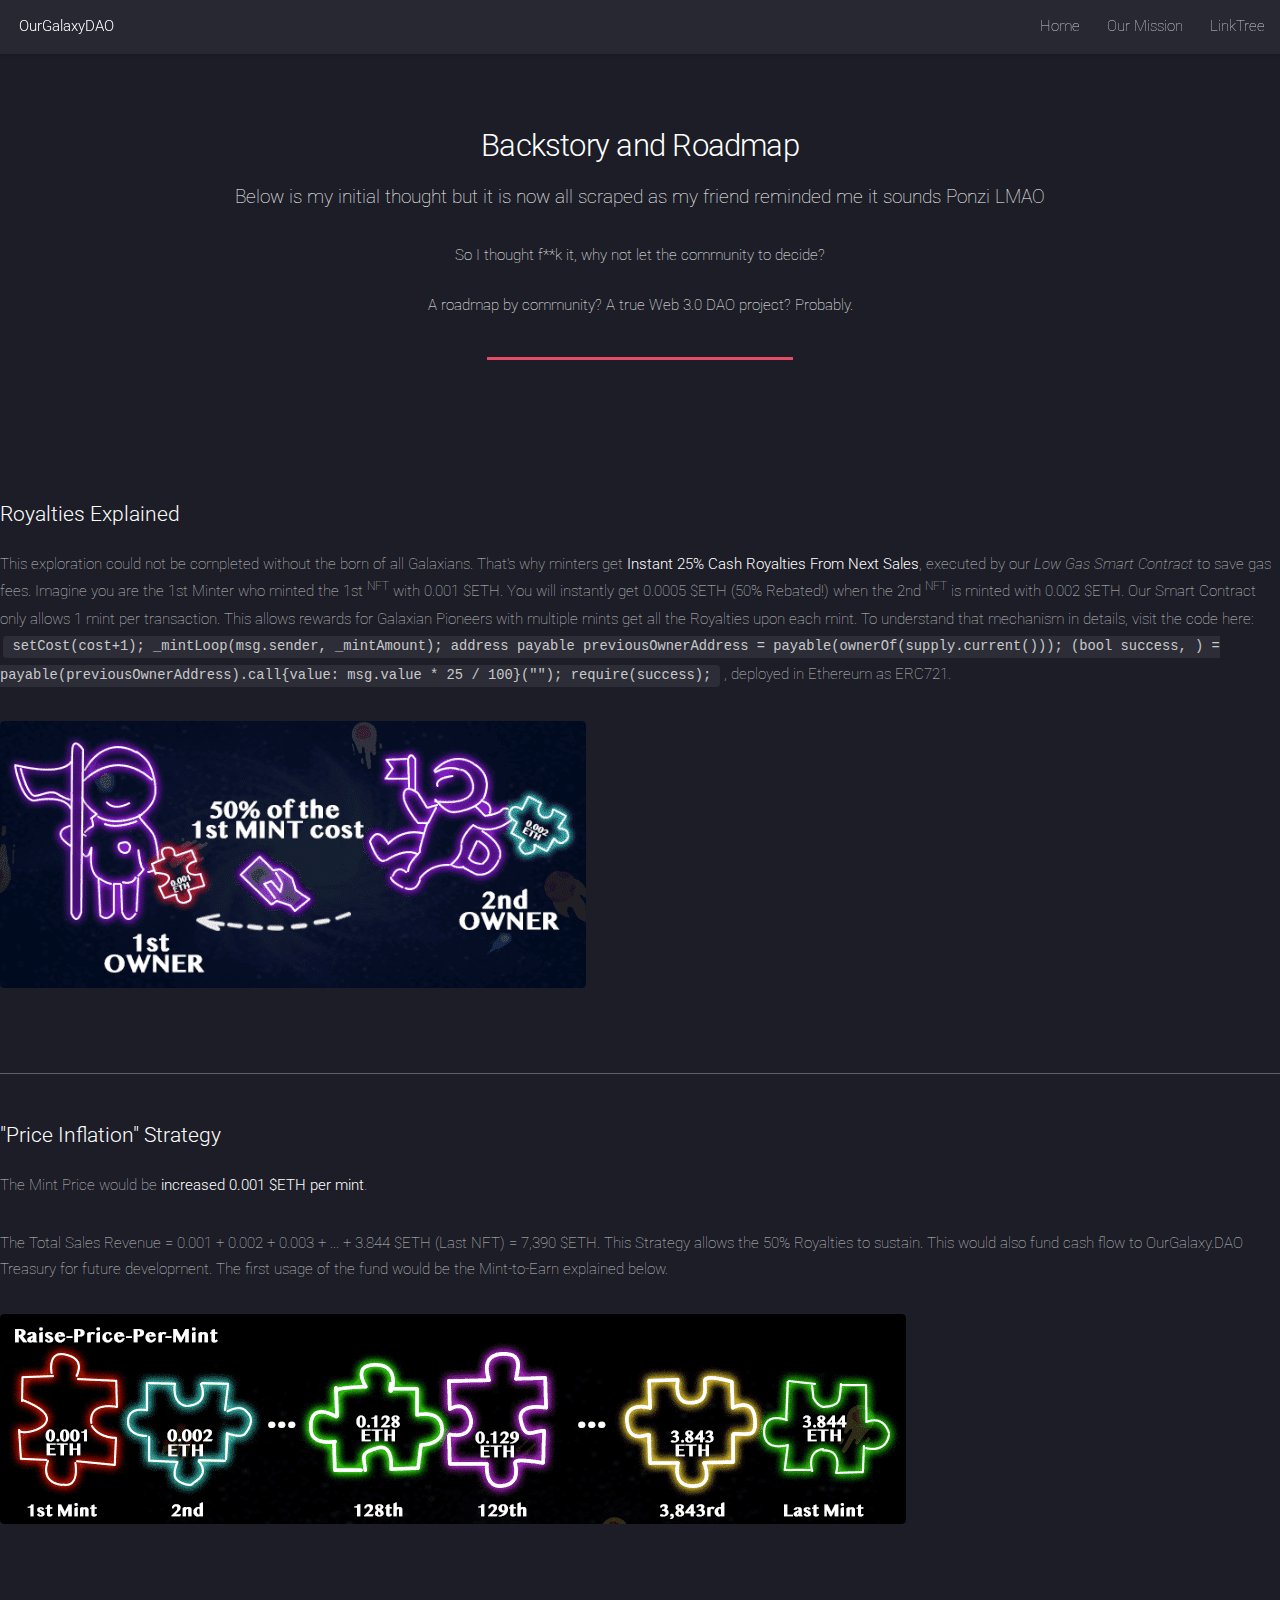
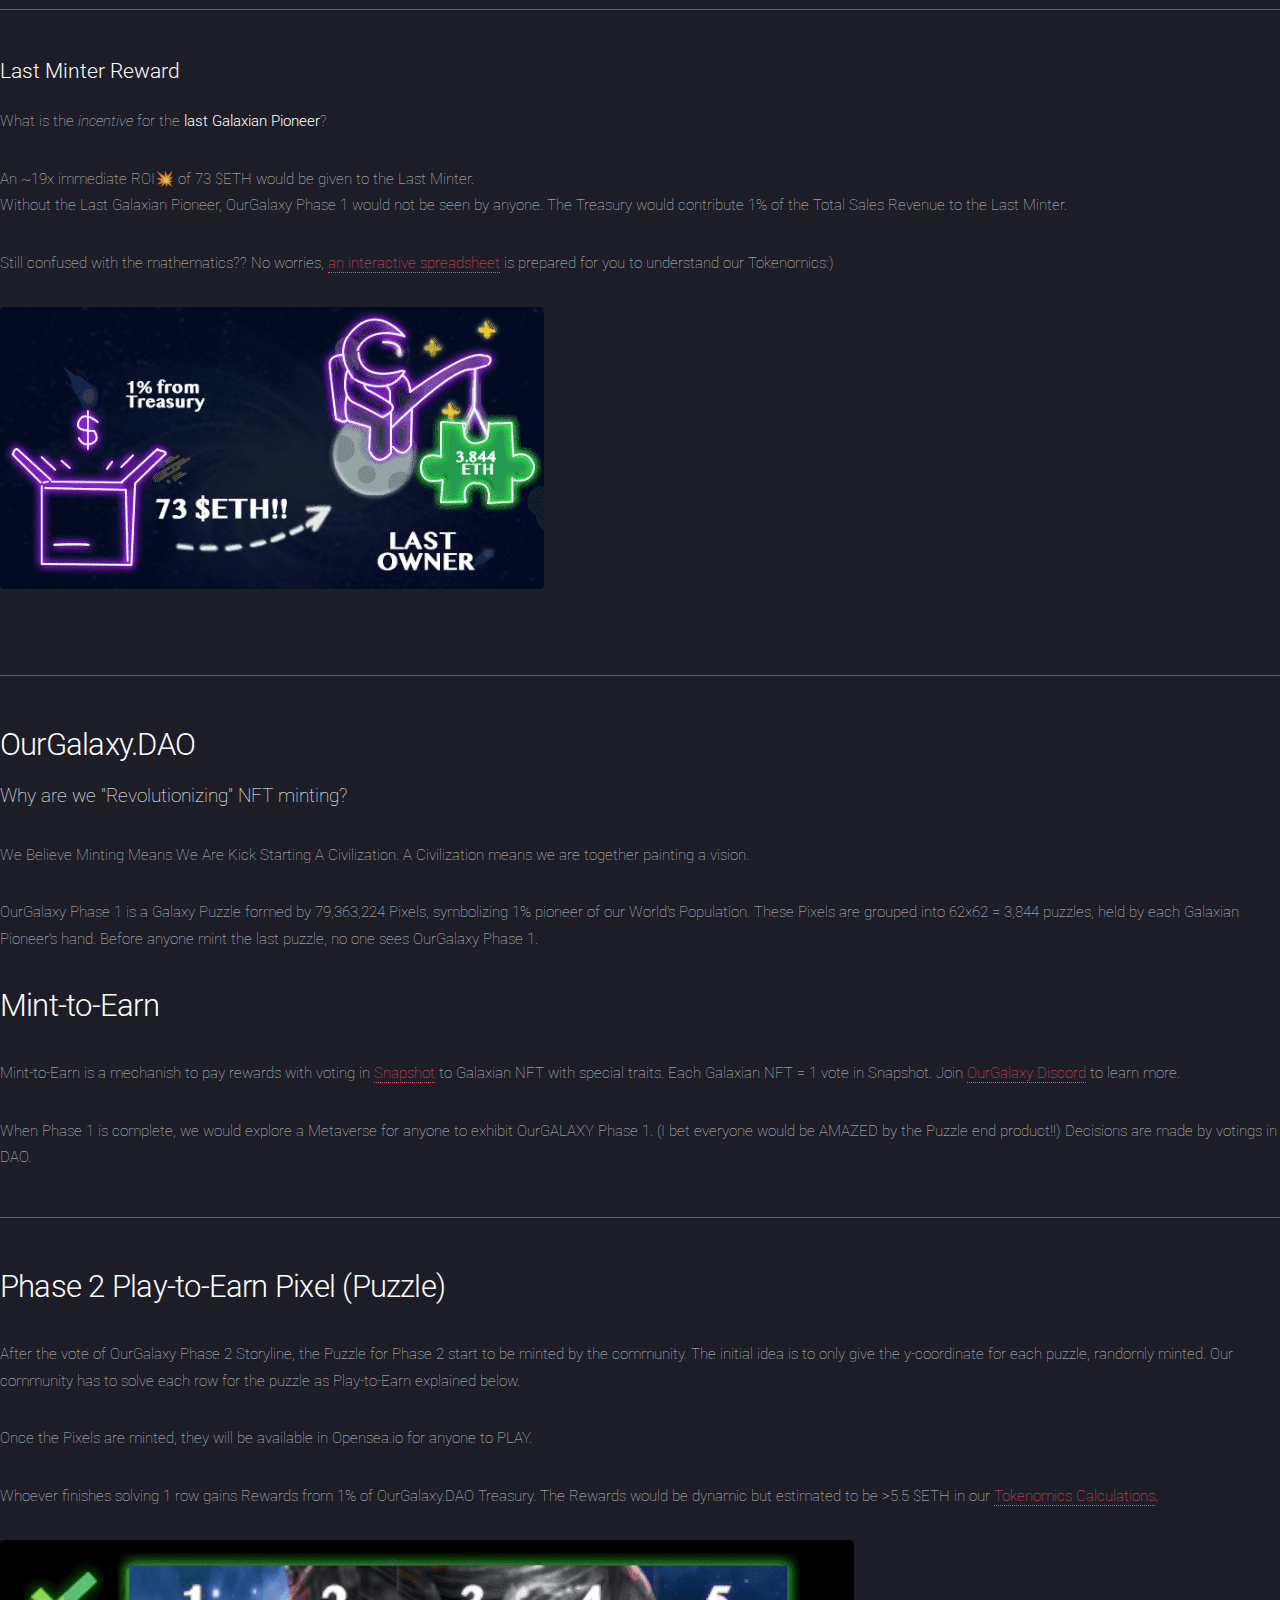
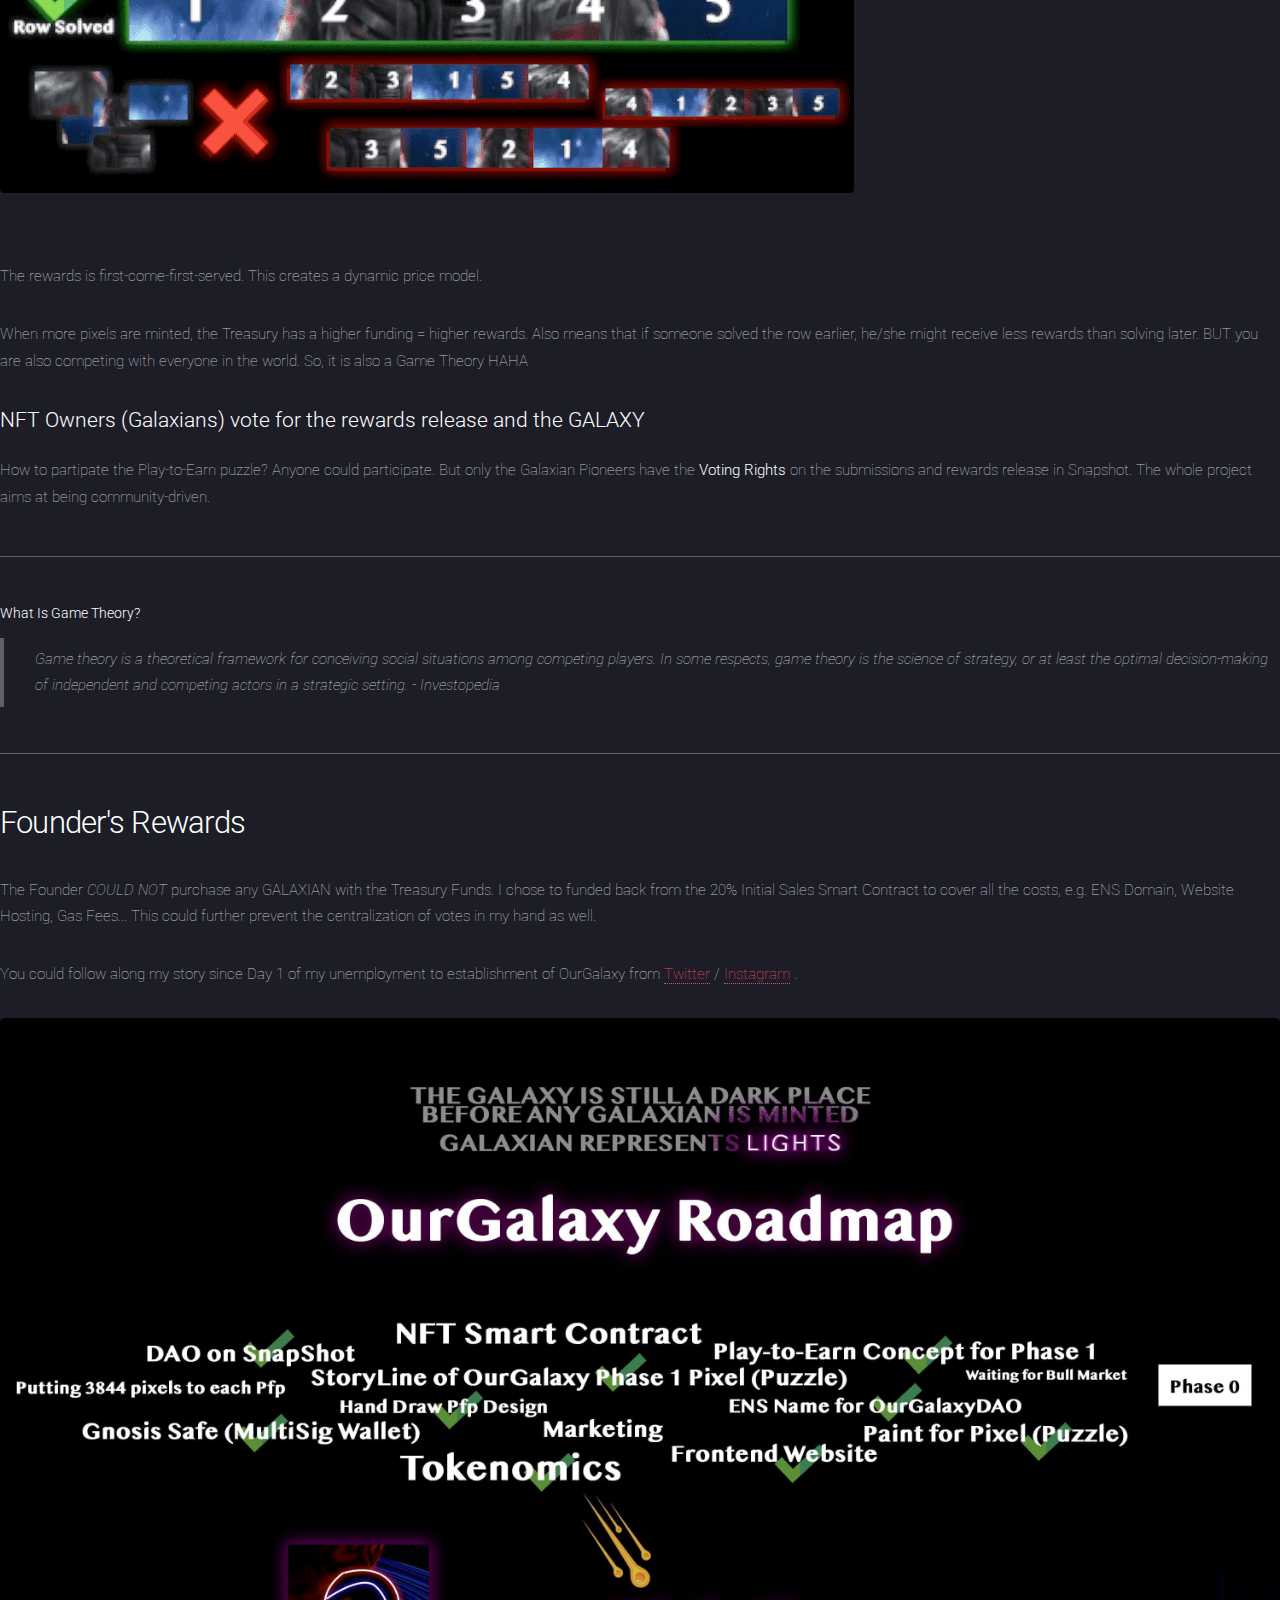
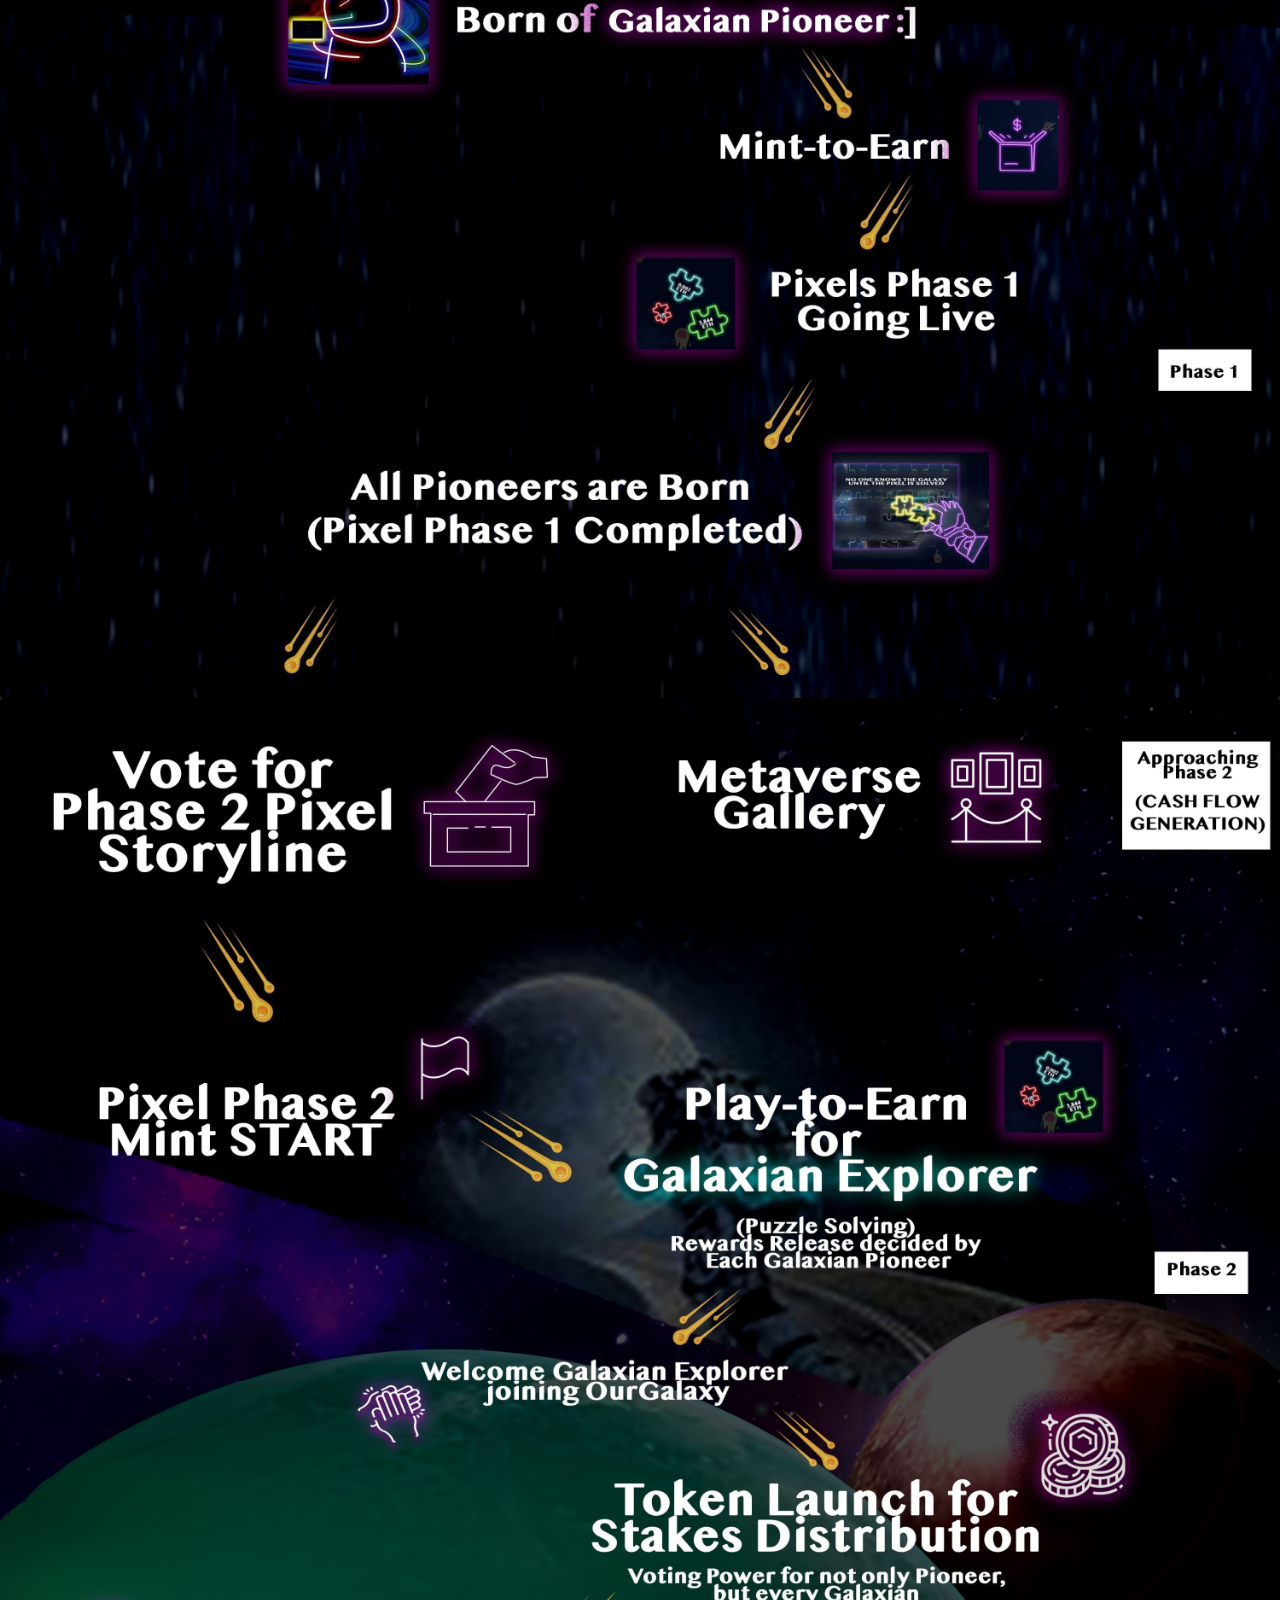
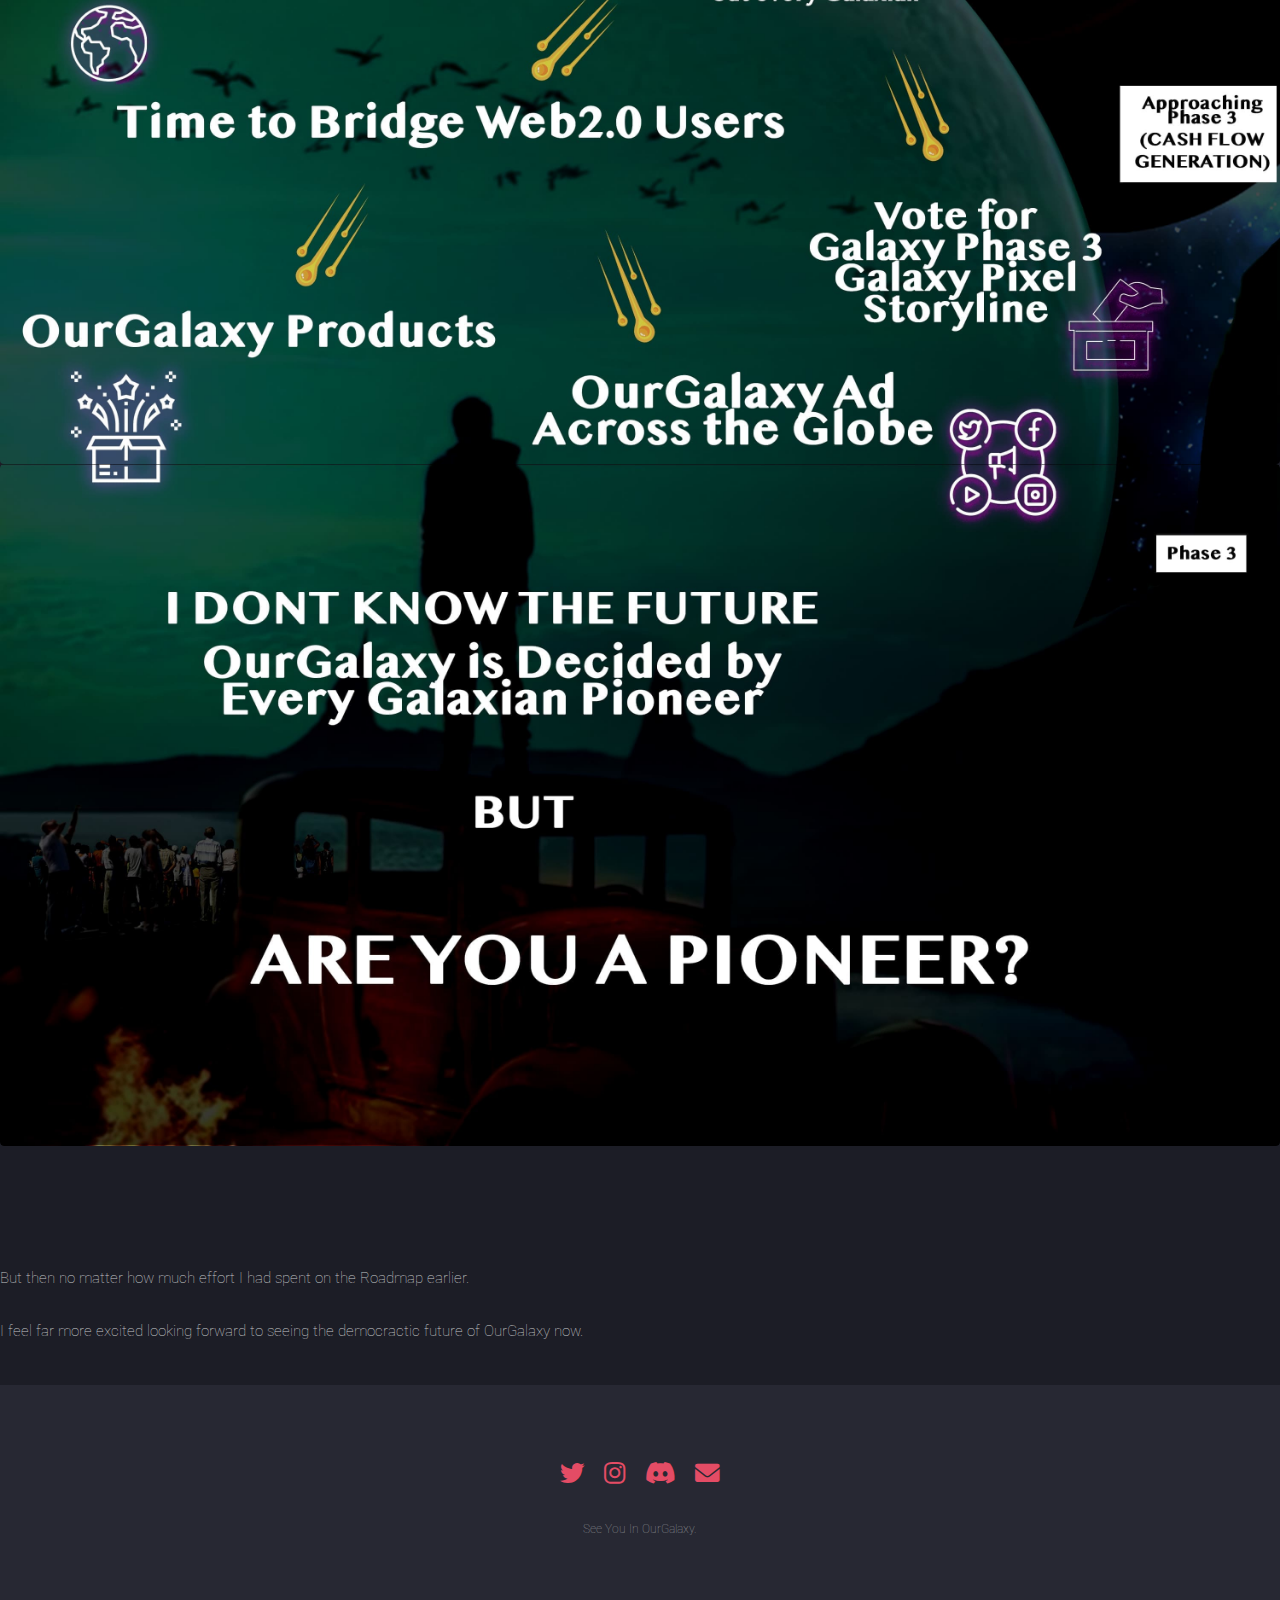
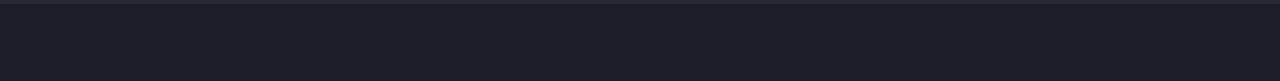
==== faq.html @ fcf8d05c "Full Website" ====
<!DOCTYPE HTML>

<html>
	<head>
		<title>NFT 2.0 - Mint Our GALAXY</title>
		<meta charset="utf-8" />
		<meta name="viewport" content="width=device-width, initial-scale=1, user-scalable=no" />
		<link rel="stylesheet" href="assets/css/main.css" />
		<noscript><link rel="stylesheet" href="assets/css/noscript.css" /></noscript>
	</head>
	<body class="is-preload">
		<div id="page-wrapper">

			<!-- Header -->
				<header id="header">
					<h1 id="logo"><a href="index.html">OurGalaxyDAO</a></h1>
					<nav id="nav">
						<ul>
							<li><a href="index.html">Home</a></li>
							<li>
								<a href="#">Our Mission</a>
								<ul>
									<li><a href="mint.html">Mint Now</a></li>
									<li><a href="faq.html">Backstory</a></li>
									<li><a href="mint.html">Opensea</a></li>
									<li><a href="mint.html">LooksRare</a></li>
								</ul>
							</li>
							<li><a href="https://linktr.ee/mintourgalaxy" target="_blank">LinkTree</a></li>
						</ul>
					</nav>
				</header>

			<!-- Main -->
				<div id="main" class="wrapper style1">
					<div class="container">
						<header class="major">
							<h2>Backstory and Roadmap</h2>
							<p>Below is my initial thought but it is now all scraped as my friend reminded me it sounds Ponzi LMAO <br /> </p>
							<p>	So I thought f**k it, why not let the community to decide? <br /> </p>
							<p>	A roadmap by community? A true Web 3.0 DAO project? Probably.</p>
						</header>
					</div>

			<!-- Main -->
				<article id="main">

					<section class="wrapper style5">
						<div class="inner">

							<section>
								<h3>Royalties Explained</h3>
								<p>This exploration could not be completed without the born of all Galaxians. That's why minters get <i></i><strong>Instant 25% Cash Royalties From Next Sales</strong></i>, executed by our <em>Low Gas Smart Contract</em> to save gas fees.
								Imagine you are the 1st Minter who minted the 1st <sup>NFT</sup> with 0.001 $ETH. You will instantly get 0.0005 $ETH (50% Rebated!) when the 2nd <sup>NFT</sup> is minted with 0.002 $ETH.
								Our Smart Contract only allows 1 mint per transaction. This allows rewards for Galaxian Pioneers with multiple mints get all the Royalties upon each mint.
								To understand that mechanism in details, visit the code here: <code>setCost(cost+1); _mintLoop(msg.sender, _mintAmount); address payable previousOwnerAddress = payable(ownerOf(supply.current()));	(bool success, ) = payable(previousOwnerAddress).call{value: msg.value * 25 / 100}(""); require(success);</code>, deployed in Ethereum as ERC721.</p>
								<p><section class="image fit"><div class="image"><img src="images/royalties.png" alt="" /></div></p></section>
								<hr />
									<h3>"Price Inflation" Strategy</h3>
									<p>The Mint Price would be <strong>increased 0.001 $ETH per mint</strong>.</p>
									
									<p>The Total Sales Revenue = 0.001 + 0.002 + 0.003 + ... + 3.844 $ETH (Last NFT) = 7,390 $ETH. This Strategy allows the 50% Royalties to sustain. This would also fund cash flow to OurGalaxy.DAO Treasury for future development. The first usage of the fund would be the Mint-to-Earn explained below.</p>
									<p><section class="image fit"><div class="image"><img src="images/price.png" alt="" /></div></p></section>
									<hr />
								<h3>Last Minter Reward</h3>
									<p>What is the <i>incentive</i> for the <strong>last Galaxian Pioneer</strong>?</p> An ~19x immediate ROI💥 of 73 $ETH would be given to the Last Minter.
									<p>Without the Last Galaxian Pioneer, OurGalaxy Phase 1 would not be seen by anyone. The Treasury would contribute 1% of the Total Sales Revenue to the Last Minter.</p>
									<p>Still confused with the mathematics?? No worries, <a href="https://docs.google.com/spreadsheets/d/155JXI-csYr96IThR77pRhFHlfrrN4glrpvBF_ugq-4E/edit?usp=sharing" target="_blank">an interactive spreadsheet</a> is prepared for you to understand our Tokenomics:)</p>
									<p><section class="image fit"><div class="image"><img src="images/last.png" alt="" /></div></p></section>
									<hr />
								<header>
									<h2>OurGalaxy.DAO</h2>
									<p>Why are we "Revolutionizing" NFT minting?</p>
								</header>
								<p>We Believe Minting Means We Are Kick Starting A Civilization. A Civilization means we are together painting a vision. </p>
								<p>OurGalaxy Phase 1 is a Galaxy Puzzle formed by 79,363,224 Pixels, symbolizing 1% pioneer of our World's Population. These Pixels are grouped into 62x62 = 3,844 puzzles, held by each Galaxian Pioneer's hand. Before anyone mint the last puzzle, no one sees OurGalaxy Phase 1.</p>
								<h2>Mint-to-Earn</h2>
								<p>Mint-to-Earn is a mechanish to pay rewards with voting in <a href="https://snapshot.org/#/ourgalaxy.eth/about" target="_blank">Snapshot</a> to Galaxian NFT with special traits. Each Galaxian NFT = 1 vote in Snapshot. Join <a href="https://discord.gg/QsHEJ9bPrt" target="_blank">OurGalaxy Discord</a> to learn more.
								<p>When Phase 1 is complete, we would explore a Metaverse for anyone to exhibit OurGALAXY Phase 1. (I bet everyone would be AMAZED by the Puzzle end product!!) Decisions are made by votings in DAO.</p>
								</section>
								<hr />
								<h2>Phase 2 Play-to-Earn Pixel (Puzzle)</h2>
								<p>After the vote of OurGalaxy Phase 2 Storyline, the Puzzle for Phase 2 start to be minted by the community. The initial idea is to only give the y-coordinate for each puzzle, randomly minted. Our community has to solve each row for the puzzle as Play-to-Earn explained below.</p>
								<p>Once the Pixels are minted, they will be available in Opensea.io for anyone to PLAY.</p>Whoever finishes solving 1 row gains Rewards from 1% of OurGalaxy.DAO Treasury. The Rewards would be dynamic but estimated to be >5.5 $ETH in our <a href="https://docs.google.com/spreadsheets/d/155JXI-csYr96IThR77pRhFHlfrrN4glrpvBF_ugq-4E/edit?usp=sharing" target="_blank">Tokenomics Calculations</a>.</p>
								<p><section class="image fit"><div class="image"><img src="images/solve.png" alt="" /></div></p></section>
								<p>The rewards is first-come-first-served. This creates a dynamic price model.</p>
								<p>When more pixels are minted, the Treasury has a higher funding = higher rewards. Also means that if someone solved the row earlier, he/she might receive less rewards than solving later. BUT you are also competing with everyone in the world. So, it is also a Game Theory HAHA</p>
								<h3>NFT Owners (Galaxians) vote for the rewards release and the GALAXY</h3>
								<p>How to partipate the Play-to-Earn puzzle? Anyone could participate. But only the Galaxian Pioneers have the <b>Voting Rights</b> on the submissions and rewards release in Snapshot. The whole project aims at being community-driven.</p>
								
								<hr />
								<h5>What Is Game Theory?</h5>
								<blockquote>Game theory is a theoretical framework for conceiving social situations among competing players. In some respects, game theory is the science of strategy, or at least the optimal decision-making of independent and competing actors in a strategic setting. - Investopedia</blockquote>
								<hr />
								<h2>Founder's Rewards</h2>
								<p>The Founder <i>COULD NOT</i> purchase any GALAXIAN with the Treasury Funds. I chose to funded back from the 20% Initial Sales Smart Contract to cover all the costs, e.g. ENS Domain, Website Hosting, Gas Fees... This could further prevent the centralization of votes in my hand as well.</p>
								<p>You could follow along my story since Day 1 of my unemployment to establishment of OurGalaxy from <a href="https://twitter.com/MintOurGalaxy/status/1493161934002085890?s=20&t=gShoYcKa9ZlqLqzW7qm3LQ" target="_blank"> Twitter</a> / <a href="https://www.instagram.com/p/CZ9A9KMPwXt/?utm_medium=share_sheet" target="_blank">Instagram</a> .</p>
					
					<p><section class="image fit"><div class="image"><img src="images/bg1.jpg" alt="" />
						<section class="image fit"><div class="image"><img src="images/bg2.jpg" alt="" />
						<section class="image fit"><div class="image"><img src="images/bg3.jpg" alt="" />
						<section class="image fit"><div class="image"><img src="images/bg4.jpg" alt="" /></section></section></section>
				But then no matter how much effort I had spent on the Roadmap earlier. <br />
				<br />I feel far more excited looking forward to seeing the democractic future of OurGalaxy now.</section></p>

			<!-- Footer -->
			<footer id="footer">
				<ul class="icons">
					<li><a href="https://twitter.com/MintOurGalaxy"  target="_blank" class="icon brands fa-twitter"><span class="label">Twitter</span></a></li>
					<li><a href="https://www.instagram.com/mintourgalaxy/"  target="_blank" class="icon brands fa-instagram"><span class="label">Instagram</span></a></li>
					<li><a href="https://discord.gg/QsHEJ9bPrt" target="_blank" class="icon brands fa-discord"><span class="label">Discord</span></a></li>
					<li><a href="mailto:admin@MintOurGalaxy.art"  target="_blank" class="icon solid fa-envelope"><span class="label">Email</span></a></li>
				</ul>
				<ul class="copyright">
					<li>See You In OurGalaxy.</li>
				</ul>
			</footer>

	</div>

	<!-- Scripts -->
		<script src="assets/js/jquery.min.js"></script>
		<script src="assets/js/jquery.scrolly.min.js"></script>
		<script src="assets/js/jquery.dropotron.min.js"></script>
		<script src="assets/js/jquery.scrollex.min.js"></script>
		<script src="assets/js/browser.min.js"></script>
		<script src="assets/js/breakpoints.min.js"></script>
		<script src="assets/js/util.js"></script>
		<script src="assets/js/main.js"></script>

</body>
</html>
---- assets/css/main.css ----
@import url("fontawesome-all.min.css");
@import url("https://fonts.googleapis.com/css?family=Roboto:100,300,100italic,300italic");

/*
	Landed by HTML5 UP
	html5up.net | @ajlkn
	Free for personal and commercial use under the CCA 3.0 license (html5up.net/license)
*/

html, body, div, span, applet, object,
iframe, h1, h2, h3, h4, h5, h6, p, blockquote,
pre, a, abbr, acronym, address, big, cite,
code, del, dfn, em, img, ins, kbd, q, s, samp,
small, strike, strong, sub, sup, tt, var, b,
u, i, center, dl, dt, dd, ol, ul, li, fieldset,
form, label, legend, table, caption, tbody,
tfoot, thead, tr, th, td, article, aside,
canvas, details, embed, figure, figcaption,
footer, header, hgroup, menu, nav, output, ruby,
section, summary, time, mark, audio, video {
	margin: 0;
	padding: 0;
	border: 0;
	font-size: 100%;
	font: inherit;
	vertical-align: baseline;}

article, aside, details, figcaption, figure,
footer, header, hgroup, menu, nav, section {
	display: block;}

body {
	line-height: 1;
}

ol, ul {
	list-style: none;
}

blockquote, q {
	quotes: none;
}

	blockquote:before, blockquote:after, q:before, q:after {
		content: '';
		content: none;
	}

table {
	border-collapse: collapse;
	border-spacing: 0;
}

body {
	-webkit-text-size-adjust: none;
}

mark {
	background-color: transparent;
	color: inherit;
}

input::-moz-focus-inner {
	border: 0;
	padding: 0;
}

input, select, textarea {
	-moz-appearance: none;
	-webkit-appearance: none;
	-ms-appearance: none;
	appearance: none;
}

/* Basic */

	html {
		box-sizing: border-box;
	}

	*, *:before, *:after {
		box-sizing: inherit;
	}

	html, body {
		background: #1c1d26;
	}

	body.is-preload *, body.is-preload *:before, body.is-preload *:after {
		-moz-animation: none !important;
		-webkit-animation: none !important;
		-ms-animation: none !important;
		animation: none !important;
		-moz-transition: none !important;
		-webkit-transition: none !important;
		-ms-transition: none !important;
		transition: none !important;
	}

	body, input, select, textarea {
		color: rgba(255, 255, 255, 0.75);
		font-family: "Roboto", Helvetica, sans-serif;
		font-size: 15pt;
		font-weight: 100;
		line-height: 1.75em;
	}

	a {
		-moz-transition: border-color 0.2s ease-in-out, color 0.2s ease-in-out;
		-webkit-transition: border-color 0.2s ease-in-out, color 0.2s ease-in-out;
		-ms-transition: border-color 0.2s ease-in-out, color 0.2s ease-in-out;
		transition: border-color 0.2s ease-in-out, color 0.2s ease-in-out;
		border-bottom: dotted 1px;
		color: #e44c65;
		text-decoration: none;
	}

		a:hover {
			color: #e44c65 !important;
			border-bottom-color: transparent;
		}

	strong, b {
		color: #ffffff;
		font-weight: 300;
	}

	em, i {
		font-style: italic;
	}

	p {
		margin: 0 0 2em 0;
	}

	h1, h2, h3, h4, h5, h6 {
		color: #ffffff;
		font-weight: 300;
		line-height: 1em;
		margin: 0 0 1em 0;
	}

		h1 a, h2 a, h3 a, h4 a, h5 a, h6 a {
			color: inherit;
			border: 0;
		}

	h2 {
		font-size: 2em;
		line-height: 1.5em;
		letter-spacing: -0.025em;
	}

	h3 {
		font-size: 1.35em;
		line-height: 1.5em;
	}

	h4 {
		font-size: 1.1em;
		line-height: 1.5em;
	}

	h5 {
		font-size: 0.9em;
		line-height: 1.5em;
	}

	h6 {
		font-size: 0.7em;
		line-height: 1.5em;
	}

	sub {
		font-size: 0.8em;
		position: relative;
		top: 0.5em;
	}

	sup {
		font-size: 0.8em;
		position: relative;
		top: -0.5em;
	}

	hr {
		border: 0;
		border-bottom: solid 1px rgba(255, 255, 255, 0.3);
		margin: 3em 0;
	}

		hr.major {
			margin: 4em 0;
		}

	blockquote {
		border-left: solid 4px rgba(255, 255, 255, 0.3);
		font-style: italic;
		margin: 0 0 2em 0;
		padding: 0.5em 0 0.5em 2em;
	}

	code {
		background: rgba(255, 255, 255, 0.075);
		border-radius: 4px;
		font-family: "Courier New", monospace;
		font-size: 0.9em;
		margin: 0 0.25em;
		padding: 0.25em 0.65em;
	}

	pre {
		-webkit-overflow-scrolling: touch;
		font-family: "Courier New", monospace;
		font-size: 0.9em;
		margin: 0 0 2em 0;
	}

		pre code {
			display: block;
			line-height: 1.75em;
			padding: 1em 1.5em;
			overflow-x: auto;
		}

	.align-left {
		text-align: left;
	}

	.align-center {
		text-align: center;
	}

	.align-right {
		text-align: right;
	}

/* Loader */

	@-moz-keyframes spinner-show {
		0% {
			opacity: 0;
		}

		100% {
			opacity: 1;
		}
	}

	@-webkit-keyframes spinner-show {
		0% {
			opacity: 0;
		}

		100% {
			opacity: 1;
		}
	}

	@-ms-keyframes spinner-show {
		0% {
			opacity: 0;
		}

		100% {
			opacity: 1;
		}
	}

	@keyframes spinner-show {
		0% {
			opacity: 0;
		}

		100% {
			opacity: 1;
		}
	}

	@-moz-keyframes spinner-hide {
		0% {
			color: rgba(255, 255, 255, 0.15);
			z-index: 100001;
			-moz-transform: scale(1) rotate(0deg);
			-webkit-transform: scale(1) rotate(0deg);
			-ms-transform: scale(1) rotate(0deg);
			transform: scale(1) rotate(0deg);
		}

		99% {
			color: #1c1d26;
			z-index: 100001;
			-moz-transform: scale(0.5) rotate(360deg);
			-webkit-transform: scale(0.5) rotate(360deg);
			-ms-transform: scale(0.5) rotate(360deg);
			transform: scale(0.5) rotate(360deg);
		}

		100% {
			color: #1c1d26;
			z-index: -1;
			-moz-transform: scale(0.5) rotate(360deg);
			-webkit-transform: scale(0.5) rotate(360deg);
			-ms-transform: scale(0.5) rotate(360deg);
			transform: scale(0.5) rotate(360deg);
		}
	}

	@-webkit-keyframes spinner-hide {
		0% {
			color: rgba(255, 255, 255, 0.15);
			z-index: 100001;
			-moz-transform: scale(1) rotate(0deg);
			-webkit-transform: scale(1) rotate(0deg);
			-ms-transform: scale(1) rotate(0deg);
			transform: scale(1) rotate(0deg);
		}

		99% {
			color: #1c1d26;
			z-index: 100001;
			-moz-transform: scale(0.5) rotate(360deg);
			-webkit-transform: scale(0.5) rotate(360deg);
			-ms-transform: scale(0.5) rotate(360deg);
			transform: scale(0.5) rotate(360deg);
		}

		100% {
			color: #1c1d26;
			z-index: -1;
			-moz-transform: scale(0.5) rotate(360deg);
			-webkit-transform: scale(0.5) rotate(360deg);
			-ms-transform: scale(0.5) rotate(360deg);
			transform: scale(0.5) rotate(360deg);
		}
	}

	@-ms-keyframes spinner-hide {
		0% {
			color: rgba(255, 255, 255, 0.15);
			z-index: 100001;
			-moz-transform: scale(1) rotate(0deg);
			-webkit-transform: scale(1) rotate(0deg);
			-ms-transform: scale(1) rotate(0deg);
			transform: scale(1) rotate(0deg);
		}

		99% {
			color: #1c1d26;
			z-index: 100001;
			-moz-transform: scale(0.5) rotate(360deg);
			-webkit-transform: scale(0.5) rotate(360deg);
			-ms-transform: scale(0.5) rotate(360deg);
			transform: scale(0.5) rotate(360deg);
		}

		100% {
			color: #1c1d26;
			z-index: -1;
			-moz-transform: scale(0.5) rotate(360deg);
			-webkit-transform: scale(0.5) rotate(360deg);
			-ms-transform: scale(0.5) rotate(360deg);
			transform: scale(0.5) rotate(360deg);
		}
	}

	@keyframes spinner-hide {
		0% {
			color: rgba(255, 255, 255, 0.15);
			z-index: 100001;
			-moz-transform: scale(1) rotate(0deg);
			-webkit-transform: scale(1) rotate(0deg);
			-ms-transform: scale(1) rotate(0deg);
			transform: scale(1) rotate(0deg);
		}

		99% {
			color: #1c1d26;
			z-index: 100001;
			-moz-transform: scale(0.5) rotate(360deg);
			-webkit-transform: scale(0.5) rotate(360deg);
			-ms-transform: scale(0.5) rotate(360deg);
			transform: scale(0.5) rotate(360deg);
		}

		100% {
			color: #1c1d26;
			z-index: -1;
			-moz-transform: scale(0.5) rotate(360deg);
			-webkit-transform: scale(0.5) rotate(360deg);
			-ms-transform: scale(0.5) rotate(360deg);
			transform: scale(0.5) rotate(360deg);
		}
	}

	@-moz-keyframes spinner-rotate {
		0% {
			-moz-transform: scale(1) rotate(0deg);
			-webkit-transform: scale(1) rotate(0deg);
			-ms-transform: scale(1) rotate(0deg);
			transform: scale(1) rotate(0deg);
		}

		100% {
			-moz-transform: scale(1) rotate(360deg);
			-webkit-transform: scale(1) rotate(360deg);
			-ms-transform: scale(1) rotate(360deg);
			transform: scale(1) rotate(360deg);
		}
	}

	@-webkit-keyframes spinner-rotate {
		0% {
			-moz-transform: scale(1) rotate(0deg);
			-webkit-transform: scale(1) rotate(0deg);
			-ms-transform: scale(1) rotate(0deg);
			transform: scale(1) rotate(0deg);
		}

		100% {
			-moz-transform: scale(1) rotate(360deg);
			-webkit-transform: scale(1) rotate(360deg);
			-ms-transform: scale(1) rotate(360deg);
			transform: scale(1) rotate(360deg);
		}
	}

	@-ms-keyframes spinner-rotate {
		0% {
			-moz-transform: scale(1) rotate(0deg);
			-webkit-transform: scale(1) rotate(0deg);
			-ms-transform: scale(1) rotate(0deg);
			transform: scale(1) rotate(0deg);
		}

		100% {
			-moz-transform: scale(1) rotate(360deg);
			-webkit-transform: scale(1) rotate(360deg);
			-ms-transform: scale(1) rotate(360deg);
			transform: scale(1) rotate(360deg);
		}
	}

	@keyframes spinner-rotate {
		0% {
			-moz-transform: scale(1) rotate(0deg);
			-webkit-transform: scale(1) rotate(0deg);
			-ms-transform: scale(1) rotate(0deg);
			transform: scale(1) rotate(0deg);
		}

		100% {
			-moz-transform: scale(1) rotate(360deg);
			-webkit-transform: scale(1) rotate(360deg);
			-ms-transform: scale(1) rotate(360deg);
			transform: scale(1) rotate(360deg);
		}
	}

	@-moz-keyframes overlay-hide {
		0% {
			opacity: 1;
			z-index: 100000;
		}

		15% {
			opacity: 1;
			z-index: 100000;
		}

		99% {
			opacity: 0;
			z-index: 100000;
		}

		100% {
			opacity: 0;
			z-index: -1;
		}
	}

	@-webkit-keyframes overlay-hide {
		0% {
			opacity: 1;
			z-index: 100000;
		}

		15% {
			opacity: 1;
			z-index: 100000;
		}

		99% {
			opacity: 0;
			z-index: 100000;
		}

		100% {
			opacity: 0;
			z-index: -1;
		}
	}

	@-ms-keyframes overlay-hide {
		0% {
			opacity: 1;
			z-index: 100000;
		}

		15% {
			opacity: 1;
			z-index: 100000;
		}

		99% {
			opacity: 0;
			z-index: 100000;
		}

		100% {
			opacity: 0;
			z-index: -1;
		}
	}

	@keyframes overlay-hide {
		0% {
			opacity: 1;
			z-index: 100000;
		}

		15% {
			opacity: 1;
			z-index: 100000;
		}

		99% {
			opacity: 0;
			z-index: 100000;
		}

		100% {
			opacity: 0;
			z-index: -1;
		}
	}

	body.landing {
		text-decoration: none;
	}

		body.landing:before {
			-moz-osx-font-smoothing: grayscale;
			-webkit-font-smoothing: antialiased;
			display: inline-block;
			font-style: normal;
			font-variant: normal;
			text-rendering: auto;
			line-height: 1;
			text-transform: none !important;
			font-family: 'Font Awesome 5 Free';
			font-weight: 900;
		}

		body.landing:before {
			-moz-animation: spinner-show 1.5s 1 0.25s ease forwards, spinner-hide 0.25s ease-in-out forwards !important;
			-webkit-animation: spinner-show 1.5s 1 0.25s ease forwards, spinner-hide 0.25s ease-in-out forwards !important;
			-ms-animation: spinner-show 1.5s 1 0.25s ease forwards, spinner-hide 0.25s ease-in-out forwards !important;
			animation: spinner-show 1.5s 1 0.25s ease forwards, spinner-hide 0.25s ease-in-out forwards !important;
			-moz-transform-origin: 50% 50%;
			-webkit-transform-origin: 50% 50%;
			-ms-transform-origin: 50% 50%;
			transform-origin: 50% 50%;
			color: rgba(255, 255, 255, 0.15);
			content: '\f1ce';
			cursor: default;
			display: block;
			font-size: 2em;
			height: 2em;
			left: 50%;
			line-height: 2em;
			margin: -1em 0 0 -1em;
			opacity: 0;
			position: fixed;
			text-align: center;
			top: 50%;
			width: 2em;
			z-index: -1;
		}

		body.landing:after {
			-moz-animation: overlay-hide 1.5s ease-in forwards !important;
			-webkit-animation: overlay-hide 1.5s ease-in forwards !important;
			-ms-animation: overlay-hide 1.5s ease-in forwards !important;
			animation: overlay-hide 1.5s ease-in forwards !important;
			background: #1c1d26;
			content: '';
			display: block;
			height: 100%;
			left: 0;
			opacity: 0;
			position: fixed;
			top: 0;
			width: 100%;
			z-index: -1;
		}

		body.landing.is-preload:before {
			-moz-animation: spinner-show 1.5s 1 0.25s ease forwards, spinner-rotate 0.75s infinite linear !important;
			-webkit-animation: spinner-show 1.5s 1 0.25s ease forwards, spinner-rotate 0.75s infinite linear !important;
			-ms-animation: spinner-show 1.5s 1 0.25s ease forwards, spinner-rotate 0.75s infinite linear !important;
			animation: spinner-show 1.5s 1 0.25s ease forwards, spinner-rotate 0.75s infinite linear !important;
			z-index: 100001;
		}

		body.landing.is-preload:after {
			-moz-animation: none !important;
			-webkit-animation: none !important;
			-ms-animation: none !important;
			animation: none !important;
			opacity: 1;
			z-index: 100000;
		}

	@media (-webkit-min-device-pixel-ratio: 2) {

		body.landing:before {
			line-height: 2.025em;
		}

	}

/* Container */

	.container {
		margin: 0 auto;
		max-width: calc(100% - 4em);
		width: 70em;
	}

		.container.xsmall {
			width: 17.5em;
		}

		.container.small {
			width: 35em;
		}

		.container.medium {
			width: 52.5em;
		}

		.container.large {
			width: 87.5em;
		}

		.container.xlarge {
			width: 105em;
		}

		.container.max {
			width: 100%;
		}

		@media screen and (max-width: 1280px) {

			.container {
				width: 90%;
				max-width: 100%;
			}

		}

		@media screen and (max-width: 980px) {

			.container {
				width: 100% !important;
			}

		}

/* Row */

	.row {
		display: flex;
		flex-wrap: wrap;
		box-sizing: border-box;
		align-items: stretch;
	}

		.row > * {
			box-sizing: border-box;
		}

		.row.gtr-uniform > * > :last-child {
			margin-bottom: 0;
		}

		.row.aln-left {
			justify-content: flex-start;
		}

		.row.aln-center {
			justify-content: center;
		}

		.row.aln-right {
			justify-content: flex-end;
		}

		.row.aln-top {
			align-items: flex-start;
		}

		.row.aln-middle {
			align-items: center;
		}

		.row.aln-bottom {
			align-items: flex-end;
		}

		.row > .imp {
			order: -1;
		}

		.row > .col-1 {
			width: 8.33333%;
		}

		.row > .off-1 {
			margin-left: 8.33333%;
		}

		.row > .col-2 {
			width: 16.66667%;
		}

		.row > .off-2 {
			margin-left: 16.66667%;
		}

		.row > .col-3 {
			width: 25%;
		}

		.row > .off-3 {
			margin-left: 25%;
		}

		.row > .col-4 {
			width: 33.33333%;
		}

		.row > .off-4 {
			margin-left: 33.33333%;
		}

		.row > .col-5 {
			width: 41.66667%;
		}

		.row > .off-5 {
			margin-left: 41.66667%;
		}

		.row > .col-6 {
			width: 50%;
		}

		.row > .off-6 {
			margin-left: 50%;
		}

		.row > .col-7 {
			width: 58.33333%;
		}

		.row > .off-7 {
			margin-left: 58.33333%;
		}

		.row > .col-8 {
			width: 66.66667%;
		}

		.row > .off-8 {
			margin-left: 66.66667%;
		}

		.row > .col-9 {
			width: 75%;
		}

		.row > .off-9 {
			margin-left: 75%;
		}

		.row > .col-10 {
			width: 83.33333%;
		}

		.row > .off-10 {
			margin-left: 83.33333%;
		}

		.row > .col-11 {
			width: 91.66667%;
		}

		.row > .off-11 {
			margin-left: 91.66667%;
		}

		.row > .col-12 {
			width: 100%;
		}

		.row > .off-12 {
			margin-left: 100%;
		}

		.row.gtr-0 {
			margin-top: 0;
			margin-left: 0em;
		}

			.row.gtr-0 > * {
				padding: 0 0 0 0em;
			}

			.row.gtr-0.gtr-uniform {
				margin-top: 0em;
			}

				.row.gtr-0.gtr-uniform > * {
					padding-top: 0em;
				}

		.row.gtr-25 {
			margin-top: 0;
			margin-left: -0.625em;
		}

			.row.gtr-25 > * {
				padding: 0 0 0 0.625em;
			}

			.row.gtr-25.gtr-uniform {
				margin-top: -0.625em;
			}

				.row.gtr-25.gtr-uniform > * {
					padding-top: 0.625em;
				}

		.row.gtr-50 {
			margin-top: 0;
			margin-left: -1.25em;
		}

			.row.gtr-50 > * {
				padding: 0 0 0 1.25em;
			}

			.row.gtr-50.gtr-uniform {
				margin-top: -1.25em;
			}

				.row.gtr-50.gtr-uniform > * {
					padding-top: 1.25em;
				}

		.row {
			margin-top: 0;
			margin-left: -2.5em;
		}

			.row > * {
				padding: 0 0 0 2.5em;
			}

			.row.gtr-uniform {
				margin-top: -2.5em;
			}

				.row.gtr-uniform > * {
					padding-top: 2.5em;
				}

		.row.gtr-150 {
			margin-top: 0;
			margin-left: -3.75em;
		}

			.row.gtr-150 > * {
				padding: 0 0 0 3.75em;
			}

			.row.gtr-150.gtr-uniform {
				margin-top: -3.75em;
			}

				.row.gtr-150.gtr-uniform > * {
					padding-top: 3.75em;
				}

		.row.gtr-200 {
			margin-top: 0;
			margin-left: -5em;
		}

			.row.gtr-200 > * {
				padding: 0 0 0 5em;
			}

			.row.gtr-200.gtr-uniform {
				margin-top: -5em;
			}

				.row.gtr-200.gtr-uniform > * {
					padding-top: 5em;
				}

		@media screen and (max-width: 1680px) {

			.row {
				display: flex;
				flex-wrap: wrap;
				box-sizing: border-box;
				align-items: stretch;
			}

				.row > * {
					box-sizing: border-box;
				}

				.row.gtr-uniform > * > :last-child {
					margin-bottom: 0;
				}

				.row.aln-left {
					justify-content: flex-start;
				}

				.row.aln-center {
					justify-content: center;
				}

				.row.aln-right {
					justify-content: flex-end;
				}

				.row.aln-top {
					align-items: flex-start;
				}

				.row.aln-middle {
					align-items: center;
				}

				.row.aln-bottom {
					align-items: flex-end;
				}

				.row > .imp-xlarge {
					order: -1;
				}

				.row > .col-1-xlarge {
					width: 8.33333%;
				}

				.row > .off-1-xlarge {
					margin-left: 8.33333%;
				}

				.row > .col-2-xlarge {
					width: 16.66667%;
				}

				.row > .off-2-xlarge {
					margin-left: 16.66667%;
				}

				.row > .col-3-xlarge {
					width: 25%;
				}

				.row > .off-3-xlarge {
					margin-left: 25%;
				}

				.row > .col-4-xlarge {
					width: 33.33333%;
				}

				.row > .off-4-xlarge {
					margin-left: 33.33333%;
				}

				.row > .col-5-xlarge {
					width: 41.66667%;
				}

				.row > .off-5-xlarge {
					margin-left: 41.66667%;
				}

				.row > .col-6-xlarge {
					width: 50%;
				}

				.row > .off-6-xlarge {
					margin-left: 50%;
				}

				.row > .col-7-xlarge {
					width: 58.33333%;
				}

				.row > .off-7-xlarge {
					margin-left: 58.33333%;
				}

				.row > .col-8-xlarge {
					width: 66.66667%;
				}

				.row > .off-8-xlarge {
					margin-left: 66.66667%;
				}

				.row > .col-9-xlarge {
					width: 75%;
				}

				.row > .off-9-xlarge {
					margin-left: 75%;
				}

				.row > .col-10-xlarge {
					width: 83.33333%;
				}

				.row > .off-10-xlarge {
					margin-left: 83.33333%;
				}

				.row > .col-11-xlarge {
					width: 91.66667%;
				}

				.row > .off-11-xlarge {
					margin-left: 91.66667%;
				}

				.row > .col-12-xlarge {
					width: 100%;
				}

				.row > .off-12-xlarge {
					margin-left: 100%;
				}

				.row.gtr-0 {
					margin-top: 0;
					margin-left: 0em;
				}

					.row.gtr-0 > * {
						padding: 0 0 0 0em;
					}

					.row.gtr-0.gtr-uniform {
						margin-top: 0em;
					}

						.row.gtr-0.gtr-uniform > * {
							padding-top: 0em;
						}

				.row.gtr-25 {
					margin-top: 0;
					margin-left: -0.625em;
				}

					.row.gtr-25 > * {
						padding: 0 0 0 0.625em;
					}

					.row.gtr-25.gtr-uniform {
						margin-top: -0.625em;
					}

						.row.gtr-25.gtr-uniform > * {
							padding-top: 0.625em;
						}

				.row.gtr-50 {
					margin-top: 0;
					margin-left: -1.25em;
				}

					.row.gtr-50 > * {
						padding: 0 0 0 1.25em;
					}

					.row.gtr-50.gtr-uniform {
						margin-top: -1.25em;
					}

						.row.gtr-50.gtr-uniform > * {
							padding-top: 1.25em;
						}

				.row {
					margin-top: 0;
					margin-left: -2.5em;
				}

					.row > * {
						padding: 0 0 0 2.5em;
					}

					.row.gtr-uniform {
						margin-top: -2.5em;
					}

						.row.gtr-uniform > * {
							padding-top: 2.5em;
						}

				.row.gtr-150 {
					margin-top: 0;
					margin-left: -3.75em;
				}

					.row.gtr-150 > * {
						padding: 0 0 0 3.75em;
					}

					.row.gtr-150.gtr-uniform {
						margin-top: -3.75em;
					}

						.row.gtr-150.gtr-uniform > * {
							padding-top: 3.75em;
						}

				.row.gtr-200 {
					margin-top: 0;
					margin-left: -5em;
				}

					.row.gtr-200 > * {
						padding: 0 0 0 5em;
					}

					.row.gtr-200.gtr-uniform {
						margin-top: -5em;
					}

						.row.gtr-200.gtr-uniform > * {
							padding-top: 5em;
						}

		}

		@media screen and (max-width: 1280px) {

			.row {
				display: flex;
				flex-wrap: wrap;
				box-sizing: border-box;
				align-items: stretch;
			}

				.row > * {
					box-sizing: border-box;
				}

				.row.gtr-uniform > * > :last-child {
					margin-bottom: 0;
				}

				.row.aln-left {
					justify-content: flex-start;
				}

				.row.aln-center {
					justify-content: center;
				}

				.row.aln-right {
					justify-content: flex-end;
				}

				.row.aln-top {
					align-items: flex-start;
				}

				.row.aln-middle {
					align-items: center;
				}

				.row.aln-bottom {
					align-items: flex-end;
				}

				.row > .imp-large {
					order: -1;
				}

				.row > .col-1-large {
					width: 8.33333%;
				}

				.row > .off-1-large {
					margin-left: 8.33333%;
				}

				.row > .col-2-large {
					width: 16.66667%;
				}

				.row > .off-2-large {
					margin-left: 16.66667%;
				}

				.row > .col-3-large {
					width: 25%;
				}

				.row > .off-3-large {
					margin-left: 25%;
				}

				.row > .col-4-large {
					width: 33.33333%;
				}

				.row > .off-4-large {
					margin-left: 33.33333%;
				}

				.row > .col-5-large {
					width: 41.66667%;
				}

				.row > .off-5-large {
					margin-left: 41.66667%;
				}

				.row > .col-6-large {
					width: 50%;
				}

				.row > .off-6-large {
					margin-left: 50%;
				}

				.row > .col-7-large {
					width: 58.33333%;
				}

				.row > .off-7-large {
					margin-left: 58.33333%;
				}

				.row > .col-8-large {
					width: 66.66667%;
				}

				.row > .off-8-large {
					margin-left: 66.66667%;
				}

				.row > .col-9-large {
					width: 75%;
				}

				.row > .off-9-large {
					margin-left: 75%;
				}

				.row > .col-10-large {
					width: 83.33333%;
				}

				.row > .off-10-large {
					margin-left: 83.33333%;
				}

				.row > .col-11-large {
					width: 91.66667%;
				}

				.row > .off-11-large {
					margin-left: 91.66667%;
				}

				.row > .col-12-large {
					width: 100%;
				}

				.row > .off-12-large {
					margin-left: 100%;
				}

				.row.gtr-0 {
					margin-top: 0;
					margin-left: 0em;
				}

					.row.gtr-0 > * {
						padding: 0 0 0 0em;
					}

					.row.gtr-0.gtr-uniform {
						margin-top: 0em;
					}

						.row.gtr-0.gtr-uniform > * {
							padding-top: 0em;
						}

				.row.gtr-25 {
					margin-top: 0;
					margin-left: -0.625em;
				}

					.row.gtr-25 > * {
						padding: 0 0 0 0.625em;
					}

					.row.gtr-25.gtr-uniform {
						margin-top: -0.625em;
					}

						.row.gtr-25.gtr-uniform > * {
							padding-top: 0.625em;
						}

				.row.gtr-50 {
					margin-top: 0;
					margin-left: -1.25em;
				}

					.row.gtr-50 > * {
						padding: 0 0 0 1.25em;
					}

					.row.gtr-50.gtr-uniform {
						margin-top: -1.25em;
					}

						.row.gtr-50.gtr-uniform > * {
							padding-top: 1.25em;
						}

				.row {
					margin-top: 0;
					margin-left: -2.5em;
				}

					.row > * {
						padding: 0 0 0 2.5em;
					}

					.row.gtr-uniform {
						margin-top: -2.5em;
					}

						.row.gtr-uniform > * {
							padding-top: 2.5em;
						}

				.row.gtr-150 {
					margin-top: 0;
					margin-left: -3.75em;
				}

					.row.gtr-150 > * {
						padding: 0 0 0 3.75em;
					}

					.row.gtr-150.gtr-uniform {
						margin-top: -3.75em;
					}

						.row.gtr-150.gtr-uniform > * {
							padding-top: 3.75em;
						}

				.row.gtr-200 {
					margin-top: 0;
					margin-left: -5em;
				}

					.row.gtr-200 > * {
						padding: 0 0 0 5em;
					}

					.row.gtr-200.gtr-uniform {
						margin-top: -5em;
					}

						.row.gtr-200.gtr-uniform > * {
							padding-top: 5em;
						}

		}

		@media screen and (max-width: 980px) {

			.row {
				display: flex;
				flex-wrap: wrap;
				box-sizing: border-box;
				align-items: stretch;
			}

				.row > * {
					box-sizing: border-box;
				}

				.row.gtr-uniform > * > :last-child {
					margin-bottom: 0;
				}

				.row.aln-left {
					justify-content: flex-start;
				}

				.row.aln-center {
					justify-content: center;
				}

				.row.aln-right {
					justify-content: flex-end;
				}

				.row.aln-top {
					align-items: flex-start;
				}

				.row.aln-middle {
					align-items: center;
				}

				.row.aln-bottom {
					align-items: flex-end;
				}

				.row > .imp-medium {
					order: -1;
				}

				.row > .col-1-medium {
					width: 8.33333%;
				}

				.row > .off-1-medium {
					margin-left: 8.33333%;
				}

				.row > .col-2-medium {
					width: 16.66667%;
				}

				.row > .off-2-medium {
					margin-left: 16.66667%;
				}

				.row > .col-3-medium {
					width: 25%;
				}

				.row > .off-3-medium {
					margin-left: 25%;
				}

				.row > .col-4-medium {
					width: 33.33333%;
				}

				.row > .off-4-medium {
					margin-left: 33.33333%;
				}

				.row > .col-5-medium {
					width: 41.66667%;
				}

				.row > .off-5-medium {
					margin-left: 41.66667%;
				}

				.row > .col-6-medium {
					width: 50%;
				}

				.row > .off-6-medium {
					margin-left: 50%;
				}

				.row > .col-7-medium {
					width: 58.33333%;
				}

				.row > .off-7-medium {
					margin-left: 58.33333%;
				}

				.row > .col-8-medium {
					width: 66.66667%;
				}

				.row > .off-8-medium {
					margin-left: 66.66667%;
				}

				.row > .col-9-medium {
					width: 75%;
				}

				.row > .off-9-medium {
					margin-left: 75%;
				}

				.row > .col-10-medium {
					width: 83.33333%;
				}

				.row > .off-10-medium {
					margin-left: 83.33333%;
				}

				.row > .col-11-medium {
					width: 91.66667%;
				}

				.row > .off-11-medium {
					margin-left: 91.66667%;
				}

				.row > .col-12-medium {
					width: 100%;
				}

				.row > .off-12-medium {
					margin-left: 100%;
				}

				.row.gtr-0 {
					margin-top: 0;
					margin-left: 0em;
				}

					.row.gtr-0 > * {
						padding: 0 0 0 0em;
					}

					.row.gtr-0.gtr-uniform {
						margin-top: 0em;
					}

						.row.gtr-0.gtr-uniform > * {
							padding-top: 0em;
						}

				.row.gtr-25 {
					margin-top: 0;
					margin-left: -0.625em;
				}

					.row.gtr-25 > * {
						padding: 0 0 0 0.625em;
					}

					.row.gtr-25.gtr-uniform {
						margin-top: -0.625em;
					}

						.row.gtr-25.gtr-uniform > * {
							padding-top: 0.625em;
						}

				.row.gtr-50 {
					margin-top: 0;
					margin-left: -1.25em;
				}

					.row.gtr-50 > * {
						padding: 0 0 0 1.25em;
					}

					.row.gtr-50.gtr-uniform {
						margin-top: -1.25em;
					}

						.row.gtr-50.gtr-uniform > * {
							padding-top: 1.25em;
						}

				.row {
					margin-top: 0;
					margin-left: -2.5em;
				}

					.row > * {
						padding: 0 0 0 2.5em;
					}

					.row.gtr-uniform {
						margin-top: -2.5em;
					}

						.row.gtr-uniform > * {
							padding-top: 2.5em;
						}

				.row.gtr-150 {
					margin-top: 0;
					margin-left: -3.75em;
				}

					.row.gtr-150 > * {
						padding: 0 0 0 3.75em;
					}

					.row.gtr-150.gtr-uniform {
						margin-top: -3.75em;
					}

						.row.gtr-150.gtr-uniform > * {
							padding-top: 3.75em;
						}

				.row.gtr-200 {
					margin-top: 0;
					margin-left: -5em;
				}

					.row.gtr-200 > * {
						padding: 0 0 0 5em;
					}

					.row.gtr-200.gtr-uniform {
						margin-top: -5em;
					}

						.row.gtr-200.gtr-uniform > * {
							padding-top: 5em;
						}

		}

		@media screen and (max-width: 736px) {

			.row {
				display: flex;
				flex-wrap: wrap;
				box-sizing: border-box;
				align-items: stretch;
			}

				.row > * {
					box-sizing: border-box;
				}

				.row.gtr-uniform > * > :last-child {
					margin-bottom: 0;
				}

				.row.aln-left {
					justify-content: flex-start;
				}

				.row.aln-center {
					justify-content: center;
				}

				.row.aln-right {
					justify-content: flex-end;
				}

				.row.aln-top {
					align-items: flex-start;
				}

				.row.aln-middle {
					align-items: center;
				}

				.row.aln-bottom {
					align-items: flex-end;
				}

				.row > .imp-small {
					order: -1;
				}

				.row > .col-1-small {
					width: 8.33333%;
				}

				.row > .off-1-small {
					margin-left: 8.33333%;
				}

				.row > .col-2-small {
					width: 16.66667%;
				}

				.row > .off-2-small {
					margin-left: 16.66667%;
				}

				.row > .col-3-small {
					width: 25%;
				}

				.row > .off-3-small {
					margin-left: 25%;
				}

				.row > .col-4-small {
					width: 33.33333%;
				}

				.row > .off-4-small {
					margin-left: 33.33333%;
				}

				.row > .col-5-small {
					width: 41.66667%;
				}

				.row > .off-5-small {
					margin-left: 41.66667%;
				}

				.row > .col-6-small {
					width: 50%;
				}

				.row > .off-6-small {
					margin-left: 50%;
				}

				.row > .col-7-small {
					width: 58.33333%;
				}

				.row > .off-7-small {
					margin-left: 58.33333%;
				}

				.row > .col-8-small {
					width: 66.66667%;
				}

				.row > .off-8-small {
					margin-left: 66.66667%;
				}

				.row > .col-9-small {
					width: 75%;
				}

				.row > .off-9-small {
					margin-left: 75%;
				}

				.row > .col-10-small {
					width: 83.33333%;
				}

				.row > .off-10-small {
					margin-left: 83.33333%;
				}

				.row > .col-11-small {
					width: 91.66667%;
				}

				.row > .off-11-small {
					margin-left: 91.66667%;
				}

				.row > .col-12-small {
					width: 100%;
				}

				.row > .off-12-small {
					margin-left: 100%;
				}

				.row.gtr-0 {
					margin-top: 0;
					margin-left: 0em;
				}

					.row.gtr-0 > * {
						padding: 0 0 0 0em;
					}

					.row.gtr-0.gtr-uniform {
						margin-top: 0em;
					}

						.row.gtr-0.gtr-uniform > * {
							padding-top: 0em;
						}

				.row.gtr-25 {
					margin-top: 0;
					margin-left: -0.625em;
				}

					.row.gtr-25 > * {
						padding: 0 0 0 0.625em;
					}

					.row.gtr-25.gtr-uniform {
						margin-top: -0.625em;
					}

						.row.gtr-25.gtr-uniform > * {
							padding-top: 0.625em;
						}

				.row.gtr-50 {
					margin-top: 0;
					margin-left: -1.25em;
				}

					.row.gtr-50 > * {
						padding: 0 0 0 1.25em;
					}

					.row.gtr-50.gtr-uniform {
						margin-top: -1.25em;
					}

						.row.gtr-50.gtr-uniform > * {
							padding-top: 1.25em;
						}

				.row {
					margin-top: 0;
					margin-left: -2.5em;
				}

					.row > * {
						padding: 0 0 0 2.5em;
					}

					.row.gtr-uniform {
						margin-top: -2.5em;
					}

						.row.gtr-uniform > * {
							padding-top: 2.5em;
						}

				.row.gtr-150 {
					margin-top: 0;
					margin-left: -3.75em;
				}

					.row.gtr-150 > * {
						padding: 0 0 0 3.75em;
					}

					.row.gtr-150.gtr-uniform {
						margin-top: -3.75em;
					}

						.row.gtr-150.gtr-uniform > * {
							padding-top: 3.75em;
						}

				.row.gtr-200 {
					margin-top: 0;
					margin-left: -5em;
				}

					.row.gtr-200 > * {
						padding: 0 0 0 5em;
					}

					.row.gtr-200.gtr-uniform {
						margin-top: -5em;
					}

						.row.gtr-200.gtr-uniform > * {
							padding-top: 5em;
						}

		}

		@media screen and (max-width: 480px) {

			.row {
				display: flex;
				flex-wrap: wrap;
				box-sizing: border-box;
				align-items: stretch;
			}

				.row > * {
					box-sizing: border-box;
				}

				.row.gtr-uniform > * > :last-child {
					margin-bottom: 0;
				}

				.row.aln-left {
					justify-content: flex-start;
				}

				.row.aln-center {
					justify-content: center;
				}

				.row.aln-right {
					justify-content: flex-end;
				}

				.row.aln-top {
					align-items: flex-start;
				}

				.row.aln-middle {
					align-items: center;
				}

				.row.aln-bottom {
					align-items: flex-end;
				}

				.row > .imp-xsmall {
					order: -1;
				}

				.row > .col-1-xsmall {
					width: 8.33333%;
				}

				.row > .off-1-xsmall {
					margin-left: 8.33333%;
				}

				.row > .col-2-xsmall {
					width: 16.66667%;
				}

				.row > .off-2-xsmall {
					margin-left: 16.66667%;
				}

				.row > .col-3-xsmall {
					width: 25%;
				}

				.row > .off-3-xsmall {
					margin-left: 25%;
				}

				.row > .col-4-xsmall {
					width: 33.33333%;
				}

				.row > .off-4-xsmall {
					margin-left: 33.33333%;
				}

				.row > .col-5-xsmall {
					width: 41.66667%;
				}

				.row > .off-5-xsmall {
					margin-left: 41.66667%;
				}

				.row > .col-6-xsmall {
					width: 50%;
				}

				.row > .off-6-xsmall {
					margin-left: 50%;
				}

				.row > .col-7-xsmall {
					width: 58.33333%;
				}

				.row > .off-7-xsmall {
					margin-left: 58.33333%;
				}

				.row > .col-8-xsmall {
					width: 66.66667%;
				}

				.row > .off-8-xsmall {
					margin-left: 66.66667%;
				}

				.row > .col-9-xsmall {
					width: 75%;
				}

				.row > .off-9-xsmall {
					margin-left: 75%;
				}

				.row > .col-10-xsmall {
					width: 83.33333%;
				}

				.row > .off-10-xsmall {
					margin-left: 83.33333%;
				}

				.row > .col-11-xsmall {
					width: 91.66667%;
				}

				.row > .off-11-xsmall {
					margin-left: 91.66667%;
				}

				.row > .col-12-xsmall {
					width: 100%;
				}

				.row > .off-12-xsmall {
					margin-left: 100%;
				}

				.row.gtr-0 {
					margin-top: 0;
					margin-left: 0em;
				}

					.row.gtr-0 > * {
						padding: 0 0 0 0em;
					}

					.row.gtr-0.gtr-uniform {
						margin-top: 0em;
					}

						.row.gtr-0.gtr-uniform > * {
							padding-top: 0em;
						}

				.row.gtr-25 {
					margin-top: 0;
					margin-left: -0.625em;
				}

					.row.gtr-25 > * {
						padding: 0 0 0 0.625em;
					}

					.row.gtr-25.gtr-uniform {
						margin-top: -0.625em;
					}

						.row.gtr-25.gtr-uniform > * {
							padding-top: 0.625em;
						}

				.row.gtr-50 {
					margin-top: 0;
					margin-left: -1.25em;
				}

					.row.gtr-50 > * {
						padding: 0 0 0 1.25em;
					}

					.row.gtr-50.gtr-uniform {
						margin-top: -1.25em;
					}

						.row.gtr-50.gtr-uniform > * {
							padding-top: 1.25em;
						}

				.row {
					margin-top: 0;
					margin-left: -2.5em;
				}

					.row > * {
						padding: 0 0 0 2.5em;
					}

					.row.gtr-uniform {
						margin-top: -2.5em;
					}

						.row.gtr-uniform > * {
							padding-top: 2.5em;
						}

				.row.gtr-150 {
					margin-top: 0;
					margin-left: -3.75em;
				}

					.row.gtr-150 > * {
						padding: 0 0 0 3.75em;
					}

					.row.gtr-150.gtr-uniform {
						margin-top: -3.75em;
					}

						.row.gtr-150.gtr-uniform > * {
							padding-top: 3.75em;
						}

				.row.gtr-200 {
					margin-top: 0;
					margin-left: -5em;
				}

					.row.gtr-200 > * {
						padding: 0 0 0 5em;
					}

					.row.gtr-200.gtr-uniform {
						margin-top: -5em;
					}

						.row.gtr-200.gtr-uniform > * {
							padding-top: 5em;
						}

		}

/* Section/Article */

	section.special, article.special {
		text-align: center;
	}

	header p {
		color: #ffffff;
		position: relative;
		margin: 0 0 1.5em 0;
	}

	header h2 + p {
		font-size: 1.25em;
		margin-top: -1em;
		line-height: 1.75em;
	}

	header h3 + p {
		font-size: 1.1em;
		margin-top: -0.8em;
		line-height: 1.75em;
	}

	header h4 + p,
	header h5 + p,
	header h6 + p {
		font-size: 0.9em;
		margin-top: -0.6em;
		line-height: 1.5em;
	}

	header.major {
		margin: 0 0 4em 0;
		position: relative;
		text-align: center;
	}

		header.major:after {
			background: #e44c65;
			content: '';
			display: inline-block;
			height: 0.2em;
			max-width: 20em;
			width: 75%;
		}

	footer.major {
		margin: 4em 0 0 0;
	}

/* Form */

	form {
		margin: 0 0 2em 0;
	}

		form.cta {
			max-width: 35em;
			margin-left: auto;
			margin-right: auto;
		}

	label {
		color: #ffffff;
		display: block;
		font-size: 0.9em;
		font-weight: 300;
		margin: 0 0 1em 0;
	}

	input[type="text"],
	input[type="password"],
	input[type="email"],
	select,
	textarea {
		-moz-appearance: none;
		-webkit-appearance: none;
		-ms-appearance: none;
		appearance: none;
		-moz-transition: border-color 0.2s ease-in-out;
		-webkit-transition: border-color 0.2s ease-in-out;
		-ms-transition: border-color 0.2s ease-in-out;
		transition: border-color 0.2s ease-in-out;
		background: transparent;
		border-radius: 4px;
		border: solid 1px rgba(255, 255, 255, 0.3);
		color: inherit;
		display: block;
		outline: 0;
		padding: 0 1em;
		text-decoration: none;
		width: 100%;
	}

		input[type="text"]:invalid,
		input[type="password"]:invalid,
		input[type="email"]:invalid,
		select:invalid,
		textarea:invalid {
			box-shadow: none;
		}

		input[type="text"]:focus,
		input[type="password"]:focus,
		input[type="email"]:focus,
		select:focus,
		textarea:focus {
			border-color: #e44c65;
		}

	select {
		background-image: url("data:image/svg+xml;charset=utf8,%3Csvg xmlns='http://www.w3.org/2000/svg' width='40' height='40' preserveAspectRatio='none' viewBox='0 0 40 40'%3E%3Cpath d='M9.4,12.3l10.4,10.4l10.4-10.4c0.2-0.2,0.5-0.4,0.9-0.4c0.3,0,0.6,0.1,0.9,0.4l3.3,3.3c0.2,0.2,0.4,0.5,0.4,0.9 c0,0.4-0.1,0.6-0.4,0.9L20.7,31.9c-0.2,0.2-0.5,0.4-0.9,0.4c-0.3,0-0.6-0.1-0.9-0.4L4.3,17.3c-0.2-0.2-0.4-0.5-0.4-0.9 c0-0.4,0.1-0.6,0.4-0.9l3.3-3.3c0.2-0.2,0.5-0.4,0.9-0.4S9.1,12.1,9.4,12.3z' fill='rgba(255, 255, 255, 0.3)' /%3E%3C/svg%3E");
		background-size: 1.25rem;
		background-repeat: no-repeat;
		background-position: calc(100% - 1rem) center;
		height: 3em;
		padding-right: 3em;
		text-overflow: ellipsis;
	}

		select option {
			color: #ffffff;
			background: #1c1d26;
		}

		select:focus::-ms-value {
			background-color: transparent;
		}

		select::-ms-expand {
			display: none;
		}

	input[type="text"],
	input[type="password"],
	input[type="email"],
	select {
		height: 3em;
	}

	textarea {
		padding: 0.75em 1em;
	}

	input[type="checkbox"],
	input[type="radio"] {
		-moz-appearance: none;
		-webkit-appearance: none;
		-ms-appearance: none;
		appearance: none;
		display: block;
		float: left;
		margin-right: -2em;
		opacity: 0;
		width: 1em;
		z-index: -1;
	}

		input[type="checkbox"] + label,
		input[type="radio"] + label {
			text-decoration: none;
			color: rgba(255, 255, 255, 0.75);
			cursor: pointer;
			display: inline-block;
			font-size: 1em;
			font-weight: 100;
			padding-left: 2.55em;
			padding-right: 0.75em;
			position: relative;
		}

			input[type="checkbox"] + label:before,
			input[type="radio"] + label:before {
				-moz-osx-font-smoothing: grayscale;
				-webkit-font-smoothing: antialiased;
				display: inline-block;
				font-style: normal;
				font-variant: normal;
				text-rendering: auto;
				line-height: 1;
				text-transform: none !important;
				font-family: 'Font Awesome 5 Free';
				font-weight: 900;
			}

			input[type="checkbox"] + label:before,
			input[type="radio"] + label:before {
				border-radius: 4px;
				border: solid 1px rgba(255, 255, 255, 0.3);
				content: '';
				display: inline-block;
				font-size: 0.8em;
				height: 2.25em;
				left: 0;
				line-height: 2.25em;
				position: absolute;
				text-align: center;
				top: 0;
				width: 2.25em;
			}

		input[type="checkbox"]:checked + label:before,
		input[type="radio"]:checked + label:before {
			background: rgba(255, 255, 255, 0.25);
			color: #ffffff;
			content: '\f00c';
		}

		input[type="checkbox"]:focus + label:before,
		input[type="radio"]:focus + label:before {
			border-color: #e44c65;
		}

	input[type="checkbox"] + label:before {
		border-radius: 4px;
	}

	input[type="radio"] + label:before {
		border-radius: 100%;
	}

	::-webkit-input-placeholder {
		color: rgba(255, 255, 255, 0.5) !important;
		opacity: 1.0;
	}

	:-moz-placeholder {
		color: rgba(255, 255, 255, 0.5) !important;
		opacity: 1.0;
	}

	::-moz-placeholder {
		color: rgba(255, 255, 255, 0.5) !important;
		opacity: 1.0;
	}

	:-ms-input-placeholder {
		color: rgba(255, 255, 255, 0.5) !important;
		opacity: 1.0;
	}

/* Box */

	.box {
		border-radius: 4px;
		border: solid 1px rgba(255, 255, 255, 0.3);
		margin-bottom: 2em;
		padding: 1.5em;
	}

		.box > :last-child,
		.box > :last-child > :last-child,
		.box > :last-child > :last-child > :last-child {
			margin-bottom: 0;
		}

		.box.alt {
			border: 0;
			border-radius: 0;
			padding: 0;
		}

/* Icon */

	.icon {
		text-decoration: none;
		border-bottom: none;
		position: relative;
	}

		.icon:before {
			-moz-osx-font-smoothing: grayscale;
			-webkit-font-smoothing: antialiased;
			display: inline-block;
			font-style: normal;
			font-variant: normal;
			text-rendering: auto;
			line-height: 1;
			text-transform: none !important;
			font-family: 'Font Awesome 5 Free';
			font-weight: 400;
		}

		.icon > .label {
			display: none;
		}

		.icon:before {
			line-height: inherit;
		}

		.icon.solid:before {
			font-weight: 900 !important;
		}

		.icon.brands:before {
			font-family: 'Font Awesome 5 Brands' !important;
		}

		.icon.alt {
			text-decoration: none;
		}

			.icon.alt:before {
				-moz-osx-font-smoothing: grayscale;
				-webkit-font-smoothing: antialiased;
				display: inline-block;
				font-style: normal;
				font-variant: normal;
				text-rendering: auto;
				line-height: 1;
				text-transform: none !important;
				font-family: 'Font Awesome 5 Free';
				font-weight: 400;
			}

			.icon.alt:before {
				color: #1c1d26 !important;
				text-shadow: 1px 0 0 #ffffff, -1px 0 0 #ffffff, 0 1px 0 #ffffff, 0 -1px 0 #ffffff;
			}

		.icon.major {
			background: #272833;
			border-radius: 100%;
			cursor: default;
			display: inline-block;
			height: 6em;
			line-height: 5.65em;
			margin: 0 0 2em 0;
			text-align: center;
			width: 6em;
		}

			.icon.major:before {
				font-size: 2.25em;
			}

			.icon.major.alt {
				text-decoration: none;
			}

				.icon.major.alt:before {
					-moz-osx-font-smoothing: grayscale;
					-webkit-font-smoothing: antialiased;
					display: inline-block;
					font-style: normal;
					font-variant: normal;
					text-rendering: auto;
					line-height: 1;
					text-transform: none !important;
					font-family: 'Font Awesome 5 Free';
					font-weight: 400;
				}

				.icon.major.alt:before {
					color: #272833 !important;
					text-shadow: 1px 0 0 #ffffff, -1px 0 0 #ffffff, 0 1px 0 #ffffff, 0 -1px 0 #ffffff;
				}

/* Image */

	.image {
		border-radius: 4px;
		border: 0;
		display: inline-block;
		position: relative;
		overflow: hidden;
	}

		.image:before {
			content: '';
			display: block;
			position: absolute;
			left: 0;
			top: 0;
			width: 100%;
			height: 100%;
			z-index: 1;
		}

		.image img {
			border-radius: 4px;
			display: block;
		}

		.image.left {
			float: left;
			margin: 0 1.5em 1em 0;
			top: 0.25em;
		}

		.image.right {
			float: right;
			margin: 0 0 1em 1.5em;
			top: 0.25em;
		}

		.image.left, .image.right {
			max-width: 40%;
		}

			.image.left img, .image.right img {
				width: 100%;
			}

		.image.fit {
			display: block;
			margin: 0 0 2em 0;
			width: 100%;
		}

			.image.fit img {
				width: 100%;
			}

/* List */

	ol {
		list-style: decimal;
		margin: 0 0 2em 0;
		padding-left: 1.25em;
	}

		ol li {
			padding-left: 0.25em;
		}

	ul {
		list-style: disc;
		margin: 0 0 2em 0;
		padding-left: 1em;
	}

		ul li {
			padding-left: 0.5em;
		}

		ul.alt {
			list-style: none;
			padding-left: 0;
		}

			ul.alt li {
				border-top: solid 1px rgba(255, 255, 255, 0.3);
				padding: 0.5em 0;
			}

				ul.alt li:first-child {
					border-top: 0;
					padding-top: 0;
				}

	dl {
		margin: 0 0 2em 0;
	}

/* Icons */

	ul.icons {
		cursor: default;
		list-style: none;
		padding-left: 0;
	}

		ul.icons li {
			display: inline-block;
			height: 2.5em;
			line-height: 2.5em;
			padding: 0 0.5em;
		}

			ul.icons li .icon {
				font-size: 0.8em;
			}

				ul.icons li .icon:before {
					font-size: 2em;
				}

/* Actions */

	ul.actions {
		display: -moz-flex;
		display: -webkit-flex;
		display: -ms-flex;
		display: flex;
		cursor: default;
		list-style: none;
		margin-left: -1em;
		padding-left: 0;
	}

		ul.actions li {
			padding: 0 0 0 1em;
			vertical-align: middle;
		}

		ul.actions.special {
			-moz-justify-content: center;
			-webkit-justify-content: center;
			-ms-justify-content: center;
			justify-content: center;
			width: 100%;
			margin-left: 0;
		}

			ul.actions.special li:first-child {
				padding-left: 0;
			}

		ul.actions.stacked {
			-moz-flex-direction: column;
			-webkit-flex-direction: column;
			-ms-flex-direction: column;
			flex-direction: column;
			margin-left: 0;
		}

			ul.actions.stacked li {
				padding: 1.3em 0 0 0;
			}

				ul.actions.stacked li:first-child {
					padding-top: 0;
				}

		ul.actions.fit {
			width: calc(100% + 1em);
		}

			ul.actions.fit li {
				-moz-flex-grow: 1;
				-webkit-flex-grow: 1;
				-ms-flex-grow: 1;
				flex-grow: 1;
				-moz-flex-shrink: 1;
				-webkit-flex-shrink: 1;
				-ms-flex-shrink: 1;
				flex-shrink: 1;
				width: 100%;
			}

				ul.actions.fit li > * {
					width: 100%;
				}

			ul.actions.fit.stacked {
				width: 100%;
			}

		@media screen and (max-width: 480px) {

			ul.actions:not(.fixed) {
				-moz-flex-direction: column;
				-webkit-flex-direction: column;
				-ms-flex-direction: column;
				flex-direction: column;
				margin-left: 0;
				width: 100% !important;
			}

				ul.actions:not(.fixed) li {
					-moz-flex-grow: 1;
					-webkit-flex-grow: 1;
					-ms-flex-grow: 1;
					flex-grow: 1;
					-moz-flex-shrink: 1;
					-webkit-flex-shrink: 1;
					-ms-flex-shrink: 1;
					flex-shrink: 1;
					padding: 1em 0 0 0;
					text-align: center;
					width: 100%;
				}

					ul.actions:not(.fixed) li > * {
						width: 100%;
					}

					ul.actions:not(.fixed) li:first-child {
						padding-top: 0;
					}

					ul.actions:not(.fixed) li input[type="submit"],
					ul.actions:not(.fixed) li input[type="reset"],
					ul.actions:not(.fixed) li input[type="button"],
					ul.actions:not(.fixed) li button,
					ul.actions:not(.fixed) li .button {
						width: 100%;
					}

						ul.actions:not(.fixed) li input[type="submit"].icon:before,
						ul.actions:not(.fixed) li input[type="reset"].icon:before,
						ul.actions:not(.fixed) li input[type="button"].icon:before,
						ul.actions:not(.fixed) li button.icon:before,
						ul.actions:not(.fixed) li .button.icon:before {
							margin-left: -0.5em;
						}

		}

/* Table */

	.table-wrapper {
		-webkit-overflow-scrolling: touch;
		overflow-x: auto;
	}

	table {
		margin: 0 0 2em 0;
		width: 100%;
	}

		table tbody tr {
			border: solid 1px rgba(255, 255, 255, 0.3);
			border-left: 0;
			border-right: 0;
		}

			table tbody tr:nth-child(2n + 1) {
				background-color: rgba(255, 255, 255, 0.075);
			}

		table td {
			padding: 0.75em 0.75em;
		}

		table th {
			color: #ffffff;
			font-size: 0.9em;
			font-weight: 300;
			padding: 0 0.75em 0.75em 0.75em;
			text-align: left;
		}

		table thead {
			border-bottom: solid 1px rgba(255, 255, 255, 0.3);
		}

		table tfoot {
			border-top: solid 1px rgba(255, 255, 255, 0.3);
		}

		table.alt {
			border-collapse: separate;
		}

			table.alt tbody tr td {
				border: solid 1px rgba(255, 255, 255, 0.3);
				border-left-width: 0;
				border-top-width: 0;
			}

				table.alt tbody tr td:first-child {
					border-left-width: 1px;
				}

			table.alt tbody tr:first-child td {
				border-top-width: 1px;
			}

			table.alt thead {
				border-bottom: 0;
			}

			table.alt tfoot {
				border-top: 0;
			}

/* Button */

	input[type="submit"],
	input[type="reset"],
	input[type="button"],
	.button {
		-moz-appearance: none;
		-webkit-appearance: none;
		-ms-appearance: none;
		appearance: none;
		-moz-transition: background-color 0.2s ease-in-out, color 0.2s ease-in-out, box-shadow 0.2s ease-in-out;
		-webkit-transition: background-color 0.2s ease-in-out, color 0.2s ease-in-out, box-shadow 0.2s ease-in-out;
		-ms-transition: background-color 0.2s ease-in-out, color 0.2s ease-in-out, box-shadow 0.2s ease-in-out;
		transition: background-color 0.2s ease-in-out, color 0.2s ease-in-out, box-shadow 0.2s ease-in-out;
		background-color: transparent;
		border-radius: 4px;
		border: 0;
		box-shadow: inset 0 0 0 1px rgba(255, 255, 255, 0.3);
		color: #ffffff !important;
		cursor: pointer;
		display: inline-block;
		font-weight: 300;
		height: 3em;
		line-height: 3em;
		padding: 0 2.25em;
		text-align: center;
		text-decoration: none;
		white-space: nowrap;
	}

		input[type="submit"]:hover, input[type="submit"]:active,
		input[type="reset"]:hover,
		input[type="reset"]:active,
		input[type="button"]:hover,
		input[type="button"]:active,
		.button:hover,
		.button:active {
			box-shadow: inset 0 0 0 1px #e44c65;
			color: #e44c65 !important;
		}

		input[type="submit"]:active,
		input[type="reset"]:active,
		input[type="button"]:active,
		.button:active {
			background-color: rgba(228, 76, 101, 0.15);
		}

		input[type="submit"].icon:before,
		input[type="reset"].icon:before,
		input[type="button"].icon:before,
		.button.icon:before {
			margin-right: 0.5em;
		}

		input[type="submit"].fit,
		input[type="reset"].fit,
		input[type="button"].fit,
		.button.fit {
			width: 100%;
		}

		input[type="submit"].small,
		input[type="reset"].small,
		input[type="button"].small,
		.button.small {
			font-size: 0.8em;
		}

		input[type="submit"].large,
		input[type="reset"].large,
		input[type="button"].large,
		.button.large {
			font-size: 1.35em;
		}

		input[type="submit"].primary,
		input[type="reset"].primary,
		input[type="button"].primary,
		.button.primary {
			background-color: #e44c65;
			box-shadow: none;
			color: #ffffff !important;
		}

			input[type="submit"].primary:hover,
			input[type="reset"].primary:hover,
			input[type="button"].primary:hover,
			.button.primary:hover {
				background-color: #e76278;
			}

			input[type="submit"].primary:active,
			input[type="reset"].primary:active,
			input[type="button"].primary:active,
			.button.primary:active {
				background-color: #e13652;
			}

		input[type="submit"].disabled, input[type="submit"]:disabled,
		input[type="reset"].disabled,
		input[type="reset"]:disabled,
		input[type="button"].disabled,
		input[type="button"]:disabled,
		.button.disabled,
		.button:disabled {
			background-color: rgba(255, 255, 255, 0.3) !important;
			box-shadow: none !important;
			color: #ffffff !important;
			cursor: default;
			opacity: 0.25;
		}

/* Goto Next */

	.goto-next {
		border: 0;
		bottom: 0;
		display: block;
		height: 5em;
		left: 50%;
		margin: 0 0 0 -5em;
		overflow: hidden;
		position: absolute;
		text-indent: 10em;
		white-space: nowrap;
		width: 10em;
		z-index: 1;
	}

		.goto-next:before {
			background-image: url("images/arrow.svg");
			background-position: center center;
			background-repeat: no-repeat;
			background-size: contain;
			content: '';
			display: block;
			height: 1.5em;
			left: 50%;
			margin: -0.75em 0 0 -1em;
			position: absolute;
			top: 50%;
			width: 2em;
			z-index: 1;
		}

/* Spotlight */

	.spotlight {
		background-attachment: fixed;
		background-position: center center;
		background-size: cover;
		box-shadow: 0 0.25em 0.5em 0 rgba(0, 0, 0, 0.25);
		height: 100vh;
		overflow: hidden;
		position: relative;
	}

		.spotlight:nth-last-of-type(1) {
			z-index: 1;
		}

		.spotlight:nth-last-of-type(2) {
			z-index: 2;
		}

		.spotlight:nth-last-of-type(3) {
			z-index: 3;
		}

		.spotlight:nth-last-of-type(4) {
			z-index: 4;
		}

		.spotlight:nth-last-of-type(5) {
			z-index: 5;
		}

		.spotlight:nth-last-of-type(6) {
			z-index: 6;
		}

		.spotlight:nth-last-of-type(7) {
			z-index: 7;
		}

		.spotlight:nth-last-of-type(8) {
			z-index: 8;
		}

		.spotlight:nth-last-of-type(9) {
			z-index: 9;
		}

		.spotlight:nth-last-of-type(10) {
			z-index: 10;
		}

		.spotlight:nth-last-of-type(11) {
			z-index: 11;
		}

		.spotlight:nth-last-of-type(12) {
			z-index: 12;
		}

		.spotlight:nth-last-of-type(13) {
			z-index: 13;
		}

		.spotlight:nth-last-of-type(14) {
			z-index: 14;
		}

		.spotlight:nth-last-of-type(15) {
			z-index: 15;
		}

		.spotlight:nth-last-of-type(16) {
			z-index: 16;
		}

		.spotlight:nth-last-of-type(17) {
			z-index: 17;
		}

		.spotlight:nth-last-of-type(18) {
			z-index: 18;
		}

		.spotlight:nth-last-of-type(19) {
			z-index: 19;
		}

		.spotlight:nth-last-of-type(20) {
			z-index: 20;
		}

		.spotlight:before {
			background-image: url("images/overlay.png");
			content: '';
			display: block;
			height: 100%;
			left: 0;
			top: 0;
			width: 100%;
		}

		.spotlight .image.main {
			display: none;
		}

			.spotlight .image.main img {
				position: relative;
			}

		.spotlight .content {
			-moz-transform: translate(0,0);
			-webkit-transform: translate(0,0);
			-ms-transform: translate(0,0);
			transform: translate(0,0);
			-moz-transition: -moz-transform 1s ease, opacity 1s ease;
			-webkit-transition: -webkit-transform 1s ease, opacity 1s ease;
			-ms-transition: -ms-transform 1s ease, opacity 1s ease;
			transition: transform 1s ease, opacity 1s ease;
			background: rgba(23, 24, 32, 0.95);
			border-style: solid;
			opacity: 1;
			position: absolute;
		}

		.spotlight .goto-next {
			-moz-transform: translate(0,0);
			-webkit-transform: translate(0,0);
			-ms-transform: translate(0,0);
			transform: translate(0,0);
			-moz-transition: -moz-transform 0.75s ease, opacity 1s ease-in;
			-webkit-transition: -webkit-transform 0.75s ease, opacity 1s ease-in;
			-ms-transition: -ms-transform 0.75s ease, opacity 1s ease-in;
			transition: transform 0.75s ease, opacity 1s ease-in;
			-moz-transition-delay: 0.5s;
			-webkit-transition-delay: 0.5s;
			-ms-transition-delay: 0.5s;
			transition-delay: 0.5s;
			opacity: 1;
		}

		.spotlight.top .content, .spotlight.bottom .content {
			left: 0;
			padding: 5.1em 0 3.1em 0;
			width: 100%;
		}

		.spotlight.top .content {
			border-bottom-width: 0.35em;
			top: 0;
		}

		.spotlight.bottom .content {
			border-top-width: 0.35em;
			bottom: 0;
		}

		.spotlight.left .content, .spotlight.right .content {
			height: 101%;
			padding: 6em 3em;
			top: 0;
			width: 28em;
		}

		.spotlight.left .content {
			border-right-width: 0.35em;
			left: 0;
		}

		.spotlight.right .content {
			border-left-width: 0.35em;
			right: 0;
		}

		.spotlight.style1 .content {
			border-color: #e44c65;
		}

		.spotlight.style2 .content {
			border-color: #5480f1;
		}

		.spotlight.style3 .content {
			border-color: #39c088;
		}

		.spotlight.inactive .content {
			opacity: 0;
		}

		.spotlight.inactive .goto-next {
			-moz-transform: translate(0,1.5em);
			-webkit-transform: translate(0,1.5em);
			-ms-transform: translate(0,1.5em);
			transform: translate(0,1.5em);
			opacity: 0;
		}

		.spotlight.inactive.top .content {
			-moz-transform: translate(0,-5em);
			-webkit-transform: translate(0,-5em);
			-ms-transform: translate(0,-5em);
			transform: translate(0,-5em);
		}

		.spotlight.inactive.bottom .content {
			-moz-transform: translate(0,5em);
			-webkit-transform: translate(0,5em);
			-ms-transform: translate(0,5em);
			transform: translate(0,5em);
		}

		.spotlight.inactive.left .content {
			-moz-transform: translate(-5em,0);
			-webkit-transform: translate(-5em,0);
			-ms-transform: translate(-5em,0);
			transform: translate(-5em,0);
		}

		.spotlight.inactive.right .content {
			-moz-transform: translate(5em,0);
			-webkit-transform: translate(5em,0);
			-ms-transform: translate(5em,0);
			transform: translate(5em,0);
		}

	body.is-touch .spotlight {
		background-attachment: scroll;
	}

/* Wrapper */

	.wrapper {
		padding: 6em 0 4em 0;
	}

		.wrapper.style2 {
			background: #e44c65;
		}

			.wrapper.style2 input[type="text"]:focus,
			.wrapper.style2 input[type="password"]:focus,
			.wrapper.style2 input[type="email"]:focus,
			.wrapper.style2 select:focus,
			.wrapper.style2 textarea:focus {
				border-color: rgba(255, 255, 255, 0.5);
			}

			.wrapper.style2 input[type="submit"]:hover, .wrapper.style2 input[type="submit"]:active,
			.wrapper.style2 input[type="reset"]:hover,
			.wrapper.style2 input[type="reset"]:active,
			.wrapper.style2 input[type="button"]:hover,
			.wrapper.style2 input[type="button"]:active,
			.wrapper.style2 .button:hover,
			.wrapper.style2 .button:active {
				background-color: rgba(11, 9, 61, 0.892) !important;
				box-shadow: inset 0 0 0 1px rgba(255, 255, 255, 0.5) !important;
				color: #ffffff !important;
			}

			.wrapper.style2 input[type="submit"]:active,
			.wrapper.style2 input[type="reset"]:active,
			.wrapper.style2 input[type="button"]:active,
			.wrapper.style2 .button:active {
				background-color: rgba(27, 6, 53, 0.25) !important;
			}

			.wrapper.style2 input[type="submit"].primary,
			.wrapper.style2 input[type="reset"].primary,
			.wrapper.style2 input[type="button"].primary,
			.wrapper.style2 .button.primary {
				background-color: #ffffff;
				color: #e44c65 !important;
			}

				.wrapper.style2 input[type="submit"].primary:hover, .wrapper.style2 input[type="submit"].primary:active,
				.wrapper.style2 input[type="reset"].primary:hover,
				.wrapper.style2 input[type="reset"].primary:active,
				.wrapper.style2 input[type="button"].primary:hover,
				.wrapper.style2 input[type="button"].primary:active,
				.wrapper.style2 .button.primary:hover,
				.wrapper.style2 .button.primary:active {
					background-color: rgb(11, 4, 43) !important;
					box-shadow: inset 0 0 0 1px rgba(255, 255, 255, 0.5) !important;
					color: #ffffff !important;
				}

				.wrapper.style2 input[type="submit"].primary:active,
				.wrapper.style2 input[type="reset"].primary:active,
				.wrapper.style2 input[type="button"].primary:active,
				.wrapper.style2 .button.primary:active {
					background-color: rgba(255, 255, 255, 0.25) !important;
				}

		.wrapper.fade-down > .container {
			-moz-transform: translate(0,0);
			-webkit-transform: translate(0,0);
			-ms-transform: translate(0,0);
			transform: translate(0,0);
			-moz-transition: -moz-transform 1s ease, opacity 1s ease;
			-webkit-transition: -webkit-transform 1s ease, opacity 1s ease;
			-ms-transition: -ms-transform 1s ease, opacity 1s ease;
			transition: transform 1s ease, opacity 1s ease;
			opacity: 1;
		}

		.wrapper.fade-down.inactive > .container {
			-moz-transform: translate(0,-1em);
			-webkit-transform: translate(0,-1em);
			-ms-transform: translate(0,-1em);
			transform: translate(0,-1em);
			opacity: 0;
		}

		.wrapper.fade-up > .container {
			-moz-transform: translate(0,0);
			-webkit-transform: translate(0,0);
			-ms-transform: translate(0,0);
			transform: translate(0,0);
			-moz-transition: -moz-transform 1s ease, opacity 1s ease;
			-webkit-transition: -webkit-transform 1s ease, opacity 1s ease;
			-ms-transition: -ms-transform 1s ease, opacity 1s ease;
			transition: transform 1s ease, opacity 1s ease;
			opacity: 1;
		}

		.wrapper.fade-up.inactive > .container {
			-moz-transform: translate(0,1em);
			-webkit-transform: translate(0,1em);
			-ms-transform: translate(0,1em);
			transform: translate(0,1em);
			opacity: 0;
		}

		.wrapper.fade > .container {
			-moz-transition: opacity 1s ease;
			-webkit-transition: opacity 1s ease;
			-ms-transition: opacity 1s ease;
			transition: opacity 1s ease;
			opacity: 1;
		}

		.wrapper.fade.inactive > .container {
			opacity: 0;
		}

/* Dropotron */

	.dropotron {
		background: rgba(39, 40, 51, 0.965);
		border-radius: 4px;
		box-shadow: 0 0.075em 0.35em 0 rgba(0, 0, 0, 0.125);
		list-style: none;
		margin-top: calc(-0.25em + 1px);
		min-width: 12em;
		padding: 0.25em 0;
	}

		.dropotron > li {
			border-top: solid 1px rgba(255, 255, 255, 0.035);
			padding: 0;
		}

			.dropotron > li a, .dropotron > li span {
				border: 0;
				color: rgba(255, 255, 255, 0.75);
				display: block;
				padding: 0.1em 1em;
				text-decoration: none;
			}

			.dropotron > li:first-child {
				border-top: 0;
			}

			.dropotron > li.active > a, .dropotron > li.active > span {
				color: #e44c65;
			}

		.dropotron.level-0 {
			font-size: 0.8em;
			margin-top: 1em;
		}

			.dropotron.level-0:before {
				-moz-transform: rotate(45deg);
				-webkit-transform: rotate(45deg);
				-ms-transform: rotate(45deg);
				transform: rotate(45deg);
				background: #272833;
				content: '';
				display: block;
				height: 1em;
				position: absolute;
				right: 1.5em;
				top: -0.5em;
				width: 1em;
			}

	body.landing .dropotron.level-0 {
		margin-top: 0;
	}

/* Header */

	#page-wrapper {
		padding-top: 3.5em;
	}

	#header {
		background: rgba(39, 40, 51, 0.965);
		box-shadow: 0 0 0.25em 0 rgba(0, 0, 0, 0.25);
		cursor: default;
		height: 3.5em;
		left: 0;
		line-height: 3.5em;
		position: fixed;
		top: 0;
		width: 100%;
		z-index: 100;
	}

		#header h1 {
			height: inherit;
			left: 1.25em;
			line-height: inherit;
			margin: 0;
			position: absolute;
			top: 0;
		}

		#header nav {
			position: absolute;
			right: 1em;
			top: 0;
		}

			#header nav ul {
				margin: 0;
			}

				#header nav ul li {
					display: inline-block;
					margin-left: 1em;
				}

					#header nav ul li a, #header nav ul li span {
						border: 0;
						color: inherit;
						display: inline-block;
						height: inherit;
						line-height: inherit;
						outline: 0;
					}

						#header nav ul li a.button, #header nav ul li span.button {
							height: 2em;
							line-height: 2em;
							padding: 0 1.25em;
						}

						#header nav ul li a:not(.button):before, #header nav ul li span:not(.button):before {
							margin-right: 0.5em;
						}

					#header nav ul li.active > a, #header nav ul li.active > span {
						color: #e44c65;
					}

					#header nav ul li > ul {
						display: none;
					}

	body.landing #page-wrapper {
		padding-top: 0;
	}

	body.landing #header {
		background: transparent;
		box-shadow: none;
		position: absolute;
	}

/* Banner */

	#banner {
		background-attachment: fixed;
		background-color: #272833;
		background-image: url("../../images/banner.jpg");
		background-position: center center;
		background-size: cover;
		box-shadow: 0 0.25em 0.5em 0 rgba(0, 0, 0, 0.25);
		min-height: 100vh;
		position: relative;
		text-align: center;
		z-index: 21;
	}

		#banner:before {
			content: '';
			display: inline-block;
			height: 100vh;
			vertical-align: middle;
			width: 1%;
		}

		#banner:after {
			background-image: -moz-linear-gradient(top, rgba(23, 24, 32, 0.95), rgba(23, 24, 32, 0.95)), url("images/overlay.png");;
			background-image: -webkit-linear-gradient(top, rgba(23, 24, 32, 0.95), rgba(23, 24, 32, 0.95)), url("images/overlay.png");;
			background-image: -ms-linear-gradient(top, rgba(23, 24, 32, 0.95), rgba(23, 24, 32, 0.95)), url("images/overlay.png");;
			background-image: linear-gradient(top, rgba(23, 24, 32, 0.95), rgba(23, 24, 32, 0.95)), url("images/overlay.png");;
			content: '';
			display: block;
			height: 100%;
			left: 0;
			position: absolute;
			top: 0;
			width: 100%;
		}

		#banner .content {
			display: inline-block;
			margin-right: 1%;
			max-width: 95%;
			padding: 6em;
			position: relative;
			text-align: right;
			vertical-align: middle;
			z-index: 1;
		}

			#banner .content header {
				display: inline-block;
				vertical-align: middle;
			}

				#banner .content header h2 {
					font-size: 2.5em;
					margin: 0;
				}

				#banner .content header p {
					margin: 0.5em 0 0 0;
					top: 0;
				}

			#banner .content .image {
				border-radius: 100%;
				display: inline-block;
				height: 18em;
				margin-left: 3em;
				vertical-align: middle;
				width: 18em;
			}

				#banner .content .image img {
					border-radius: 100%;
					display: block;
					width: 100%;
				}

	body.is-touch #banner {
		background-attachment: scroll;
	}

/* Footer */

	#footer {
		background: #272833;
		padding: 6em 0;
		text-align: center;
	}

		#footer .icons .icon.alt {
			text-decoration: none;
		}

			#footer .icons .icon.alt:before {
				-moz-osx-font-smoothing: grayscale;
				-webkit-font-smoothing: antialiased;
				display: inline-block;
				font-style: normal;
				font-variant: normal;
				text-rendering: auto;
				line-height: 1;
				text-transform: none !important;
				font-family: 'Font Awesome 5 Free';
				font-weight: 400;
			}

			#footer .icons .icon.alt:before {
				color: #272833 !important;
				text-shadow: 1px 0 0 rgba(255, 255, 255, 0.5), -1px 0 0 rgba(255, 255, 255, 0.5), 0 1px 0 rgba(255, 255, 255, 0.5), 0 -1px 0 rgba(255, 255, 255, 0.5);
			}

		#footer .copyright {
			color: rgba(255, 255, 255, 0.5);
			font-size: 0.8em;
			line-height: 1em;
			margin: 2em 0 0 0;
			padding: 0;
			text-align: center;
		}

			#footer .copyright li {
				border-left: solid 1px rgba(255, 255, 255, 0.3);
				display: inline-block;
				list-style: none;
				margin-left: 1.5em;
				padding-left: 1.5em;
			}

				#footer .copyright li:first-child {
					border-left: 0;
					margin-left: 0;
					padding-left: 0;
				}

				#footer .copyright li a {
					color: inherit;
				}

/* XLarge */

	@media screen and (max-width: 1680px) {

		/* Basic */

			body, input, select, textarea {
				font-size: 13pt;
			}

	}

/* Large */

	@media screen and (max-width: 1280px) {

		/* Basic */

			body, input, select, textarea {
				font-size: 11.5pt;
			}

		/* Spotlight */

			.spotlight.top .content {
				padding: 3.825em 0 1.825em 0;
			}

			.spotlight.bottom .content {
				padding: 3.825em 0 2.95em 0;
			}

			.spotlight.left .content, .spotlight.right .content {
				padding: 4.5em 2.5em;
				width: 25em;
			}

		/* Wrapper */

			.wrapper {
				padding: 4.5em 0 2.5em 0;
			}

		/* Dropotron */

			.dropotron.level-0 {
				font-size: 1em;
			}

		/* Banner */

			#banner .content {
				padding: 4.5em;
			}

		/* Footer */

			#footer {
				padding: 4.5em 0;
			}

	}

/* Medium */

	@media screen and (max-width: 980px) {

		/* Basic */

			body, input, select, textarea {
				font-size: 12pt;
			}

		/* Spotlight */

			.spotlight {
				background-attachment: scroll;
				height: auto;
			}

				.spotlight .image.main {
					display: block;
					margin: 0;
					max-height: 40vh;
					overflow: hidden;
				}

				.spotlight .content {
					background-color: #1c1d26;
					border-width: 0 !important;
					border-top-width: 0.35em !important;
					bottom: auto !important;
					left: auto !important;
					padding: 4.5em 2.5em 2.5em 2.5em !important;
					position: relative;
					right: auto !important;
					text-align: center;
					top: auto !important;
					width: 100% !important;
				}

					.spotlight .content ul.actions {
						-moz-justify-content: center;
						-webkit-justify-content: center;
						-ms-justify-content: center;
						justify-content: center;
						width: 100%;
						margin-left: 0;
					}

						.spotlight .content ul.actions li:first-child {
							padding-left: 0;
						}

				.spotlight .goto-next {
					display: none;
				}

		/* Wrapper */

			.wrapper {
				padding: 4.5em 2.5em 2.5em 2.5em;
			}

		/* Banner */

			#banner {
				background-attachment: scroll;
			}

				#banner .goto-next {
					height: 7em;
				}

				#banner .content {
					padding: 9em 0;
					text-align: center;
				}

					#banner .content header {
						display: block;
						margin: 0 0 2em 0;
						text-align: center;
					}

					#banner .content .image {
						margin: 0;
					}

		/* Footer */

			#footer {
				padding: 4.5em 0;
			}

	}

/* Small */

	#navPanel, #titleBar {
		display: none;
	}

	@media screen and (max-width: 736px) {

		/* Basic */

			html, body {
				overflow-x: hidden;
			}

			body, input, select, textarea {
				font-size: 12pt;
			}

			h2 {
				font-size: 1.5em;
			}

			h3 {
				font-size: 1.2em;
			}

			h4 {
				font-size: 1em;
			}

		/* Section/Article */

			header p br {
				display: none;
			}

			header h2 + p {
				font-size: 1em;
			}

			header h3 + p {
				font-size: 1em;
			}

			header h4 + p,
			header h5 + p,
			header h6 + p {
				font-size: 0.9em;
			}

			header.major {
				margin: 0 0 2em 0;
			}

		/* Goto Next */

			.goto-next:before {
				height: 0.8em;
				margin: -0.4em 0 0 -0.6em;
				width: 1.2em;
			}

		/* Spotlight */

			.spotlight {
				box-shadow: 0 0.125em 0.5em 0 rgba(0, 0, 0, 0.25);
			}

				.spotlight .image.main {
					max-height: 60vh;
				}

				.spotlight .content {
					border-top-width: 0.2em !important;
					padding: 3.25em 1.5em 1.25em 1.5em !important;
				}

		/* Wrapper */

			.wrapper {
				padding: 3.25em 1.5em 1.25em 1.5em;
			}

		/* Header */

			#header {
				display: none;
			}

		/* Banner */

			#banner {
				box-shadow: 0 0.125em 0.5em 0 rgba(0, 0, 0, 0.25);
				min-height: calc(100vh - 44px);
			}

				#banner:before {
					height: calc(100vh - 44px);
				}

				#banner .content {
					padding: 4.0625em 1.5em 4.875em 1.5em;
				}

					#banner .content header h2 {
						font-size: 1.5em;
					}

					#banner .content .image {
						height: 9em;
						width: 9em;
					}

		/* Nav */

			#page-wrapper {
				-moz-backface-visibility: hidden;
				-webkit-backface-visibility: hidden;
				-ms-backface-visibility: hidden;
				backface-visibility: hidden;
				-moz-transition: -moz-transform 0.5s ease;
				-webkit-transition: -webkit-transform 0.5s ease;
				-ms-transition: -ms-transform 0.5s ease;
				transition: transform 0.5s ease;
				padding-bottom: 1px;
				padding-top: 44px !important;
			}

			#titleBar {
				-moz-backface-visibility: hidden;
				-webkit-backface-visibility: hidden;
				-ms-backface-visibility: hidden;
				backface-visibility: hidden;
				-moz-transition: -moz-transform 0.5s ease;
				-webkit-transition: -webkit-transform 0.5s ease;
				-ms-transition: -ms-transform 0.5s ease;
				transition: transform 0.5s ease;
				display: block;
				height: 44px;
				left: 0;
				position: fixed;
				top: 0;
				width: 100%;
				z-index: 10001;
				background: #272833;
				box-shadow: 0 0.125em 0.125em 0 rgba(0, 0, 0, 0.125);
			}

				#titleBar .title {
					color: #ffffff;
					display: block;
					font-weight: 300;
					height: 44px;
					line-height: 44px;
					text-align: center;
				}

					#titleBar .title a {
						color: inherit;
						border: 0;
					}

				#titleBar .toggle {
					text-decoration: none;
					height: 60px;
					left: 0;
					position: absolute;
					top: 0;
					width: 90px;
					outline: 0;
					border: 0;
				}

					#titleBar .toggle:before {
						-moz-osx-font-smoothing: grayscale;
						-webkit-font-smoothing: antialiased;
						display: inline-block;
						font-style: normal;
						font-variant: normal;
						text-rendering: auto;
						line-height: 1;
						text-transform: none !important;
						font-family: 'Font Awesome 5 Free';
						font-weight: 900;
					}

					#titleBar .toggle:before {
						background: #e44c65;
						color: rgba(255, 255, 255, 0.5);
						content: '\f0c9';
						display: block;
						font-size: 18px;
						height: 44px;
						left: 0;
						line-height: 44px;
						position: absolute;
						text-align: center;
						top: 0;
						width: 54px;
					}

			#navPanel {
				-moz-backface-visibility: hidden;
				-webkit-backface-visibility: hidden;
				-ms-backface-visibility: hidden;
				backface-visibility: hidden;
				-moz-transform: translateX(-275px);
				-webkit-transform: translateX(-275px);
				-ms-transform: translateX(-275px);
				transform: translateX(-275px);
				-moz-transition: -moz-transform 0.5s ease;
				-webkit-transition: -webkit-transform 0.5s ease;
				-ms-transition: -ms-transform 0.5s ease;
				transition: transform 0.5s ease;
				display: block;
				height: 100%;
				left: 0;
				overflow-y: auto;
				position: fixed;
				top: 0;
				width: 275px;
				z-index: 10002;
				background: #181920;
				padding: 0.75em 1.25em;
			}

				#navPanel .link {
					border: 0;
					border-top: solid 1px rgba(255, 255, 255, 0.05);
					color: rgba(255, 255, 255, 0.75);
					display: block;
					height: 3em;
					line-height: 3em;
					text-decoration: none;
				}

					#navPanel .link:hover {
						color: inherit !important;
					}

					#navPanel .link:first-child {
						border-top: 0;
					}

					#navPanel .link.depth-0 {
						color: #ffffff;
						font-weight: 300;
					}

					#navPanel .link .indent-1 {
						display: inline-block;
						width: 1.25em;
					}

					#navPanel .link .indent-2 {
						display: inline-block;
						width: 2.5em;
					}

					#navPanel .link .indent-3 {
						display: inline-block;
						width: 3.75em;
					}

					#navPanel .link .indent-4 {
						display: inline-block;
						width: 5em;
					}

					#navPanel .link .indent-5 {
						display: inline-block;
						width: 6.25em;
					}

			body.navPanel-visible #page-wrapper {
				-moz-transform: translateX(275px);
				-webkit-transform: translateX(275px);
				-ms-transform: translateX(275px);
				transform: translateX(275px);
			}

			body.navPanel-visible #titleBar {
				-moz-transform: translateX(275px);
				-webkit-transform: translateX(275px);
				-ms-transform: translateX(275px);
				transform: translateX(275px);
			}

			body.navPanel-visible #navPanel {
				-moz-transform: translateX(0);
				-webkit-transform: translateX(0);
				-ms-transform: translateX(0);
				transform: translateX(0);
			}

		/* Footer */

			#footer {
				padding: 3.25em 1.5em;
			}

	}

/* XSmall */

	@media screen and (max-width: 480px) {

		/* Basic */

			html, body {
				min-width: 320px;
			}

			body, input, select, textarea {
				font-size: 12pt;
			}

		/* Button */

			input[type="submit"],
			input[type="reset"],
			input[type="button"],
			.button {
				padding: 0;
			}

		/* Spotlight */

			.spotlight .image.main {
				max-height: 50vh;
			}

			.spotlight .content {
				padding: 3em 1.25em 1em 1.25em !important;
			}

		/* Wrapper */

			.wrapper {
				padding: 3em 1.25em 1em 1.25em;
			}

		/* Banner */

			#banner .content {
				padding: 3em 1.5625em 5.25em 1.5625em;
			}

		/* Footer */

			#footer {
				padding: 3em 1.25em;
			}

				#footer .copyright {
					line-height: inherit;
				}

					#footer .copyright li {
						border-left: 0;
						display: block;
						margin: 0;
						padding: 0;
					}

	}
---- assets/css/noscript.css ----
/*
	Landed by HTML5 UP
	html5up.net | @ajlkn
	Free for personal and commercial use under the CCA 3.0 license (html5up.net/license)
*/

/* Loader */

	body.landing.is-preload:before {
		display: none;
	}

	body.landing.is-preload:after {
		display: none;
	}
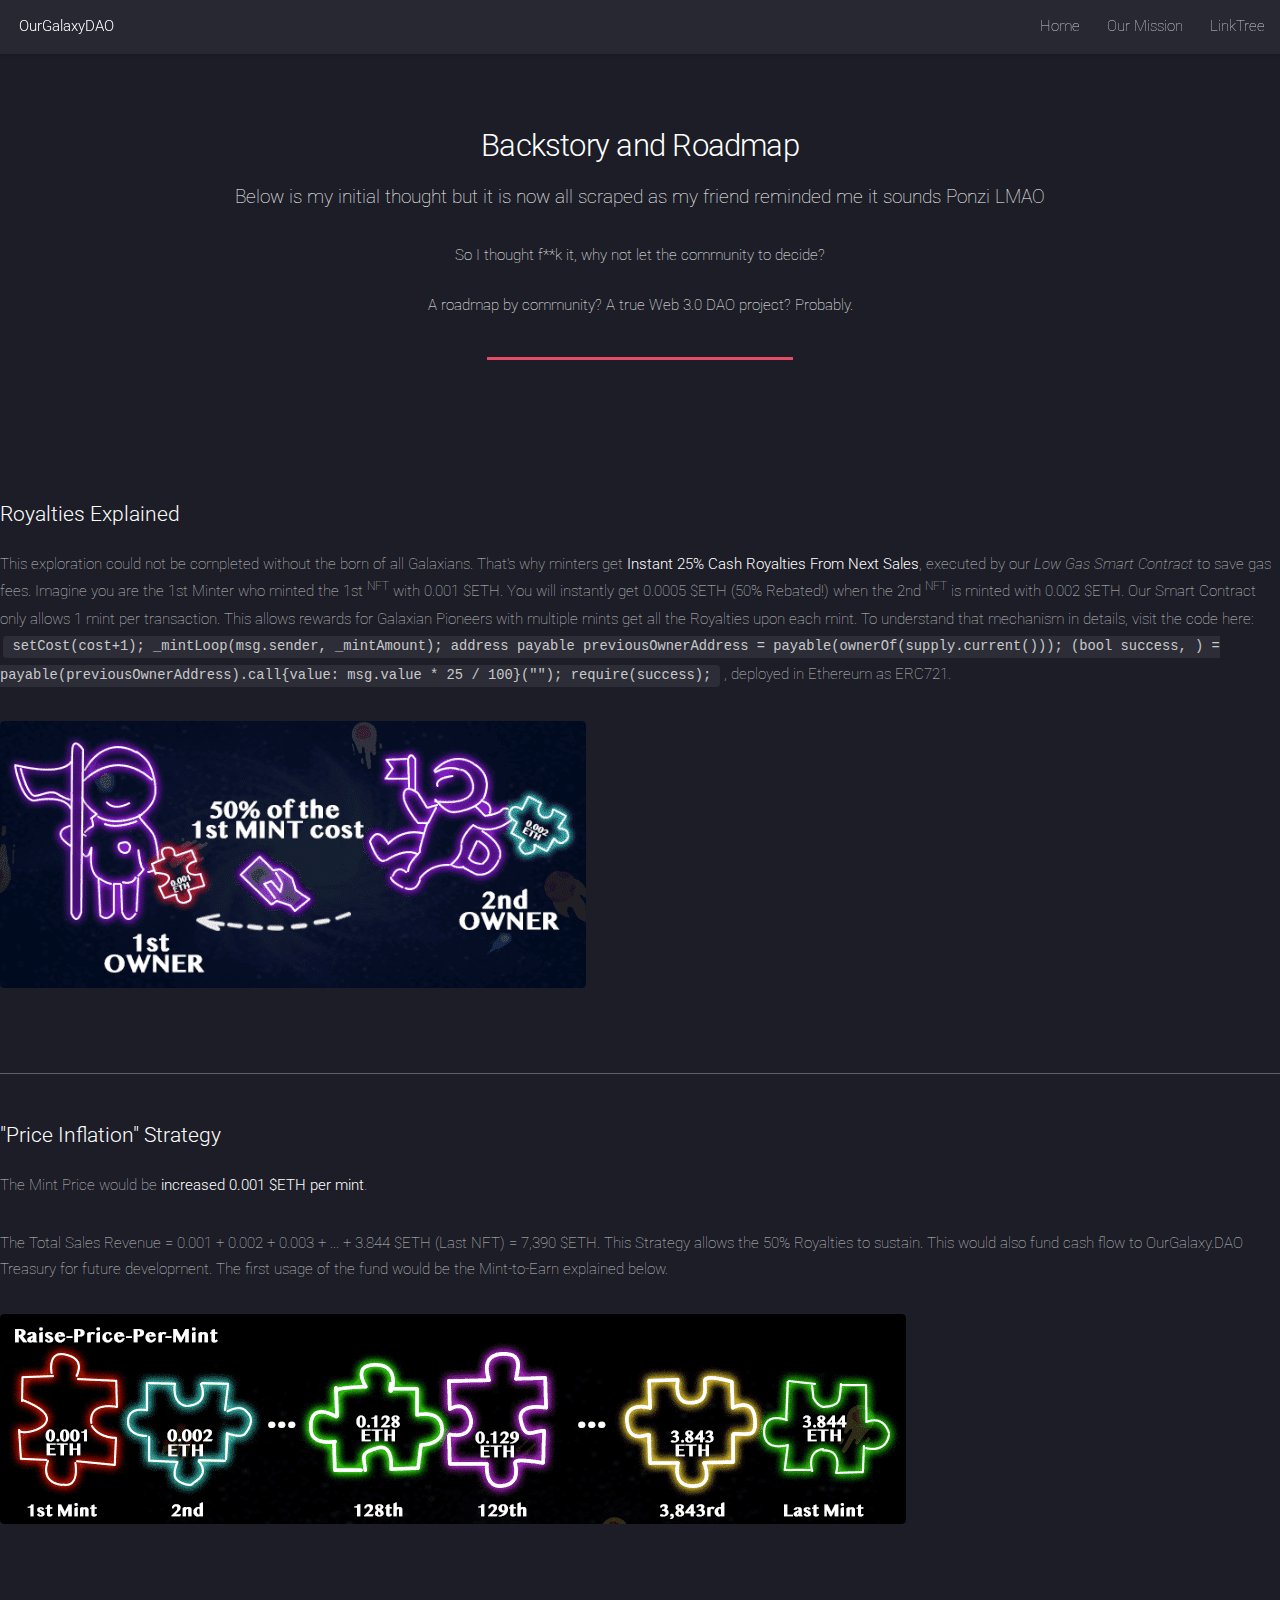
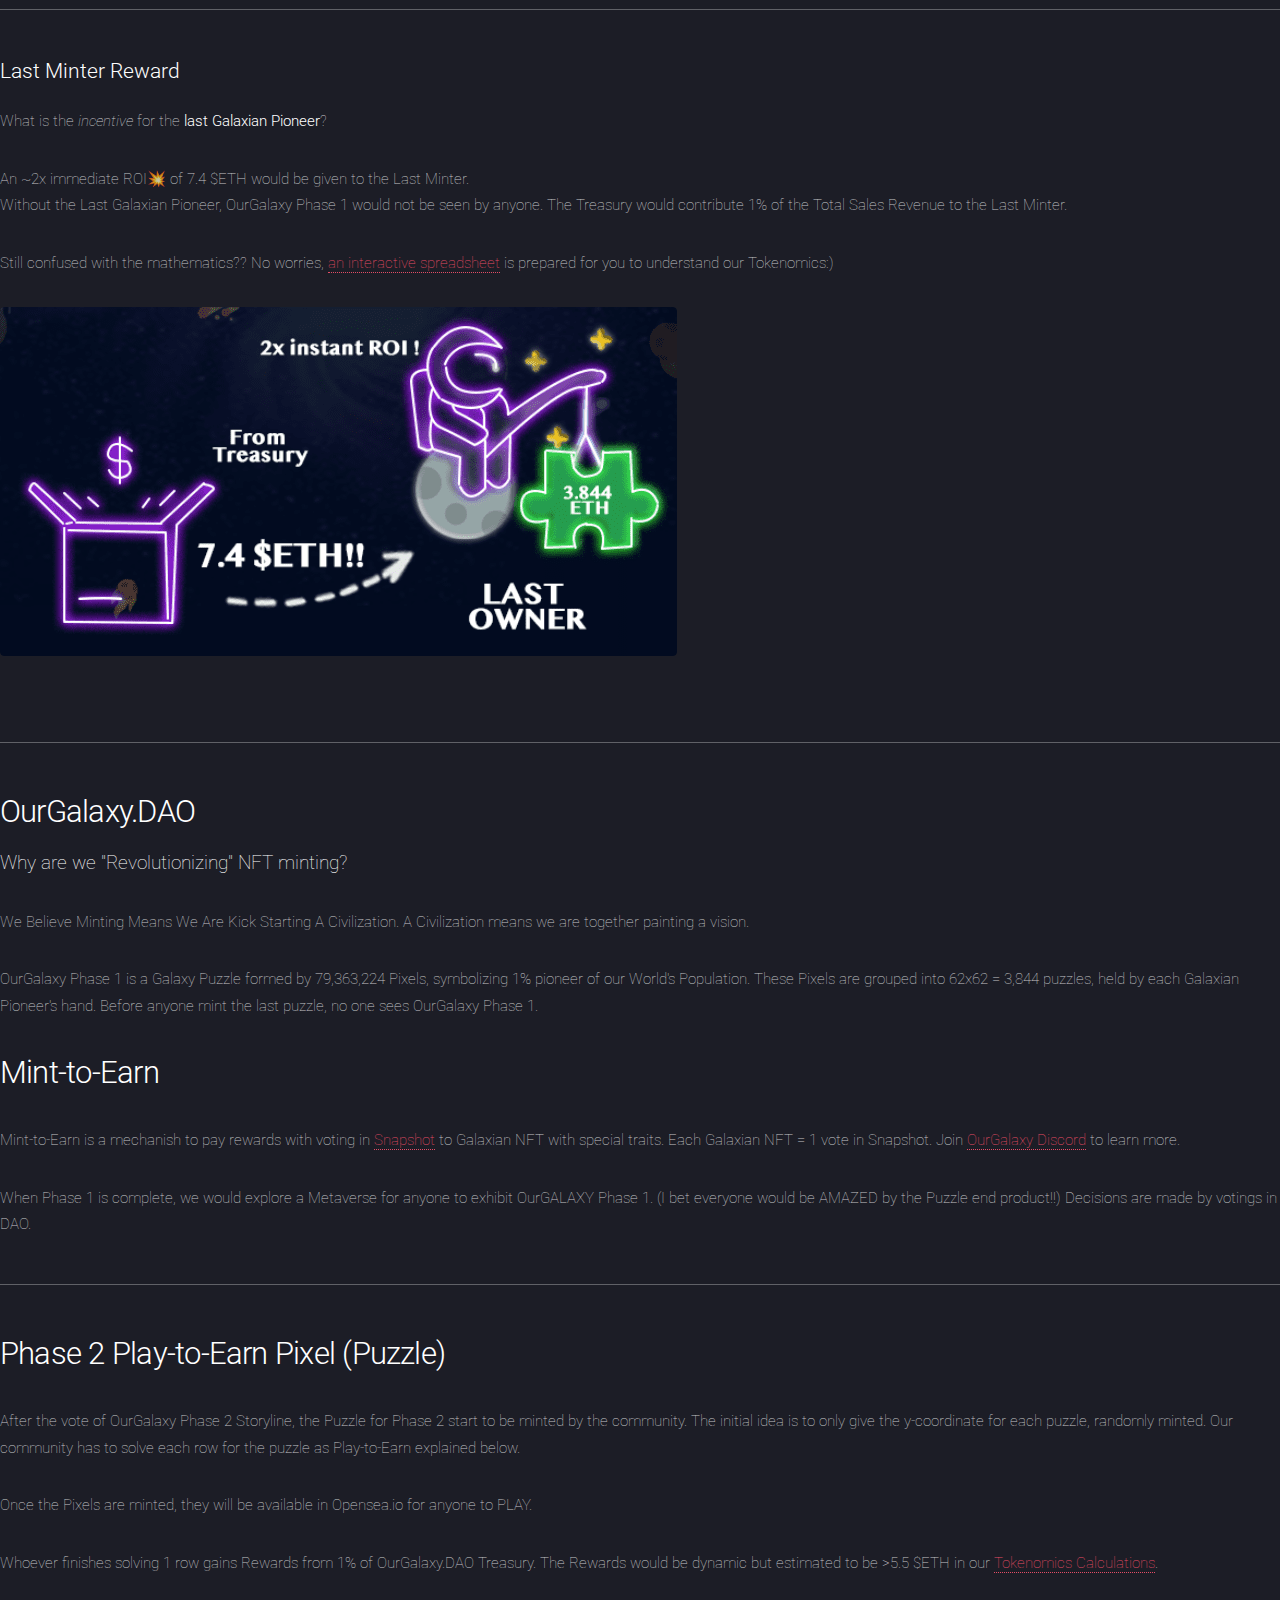
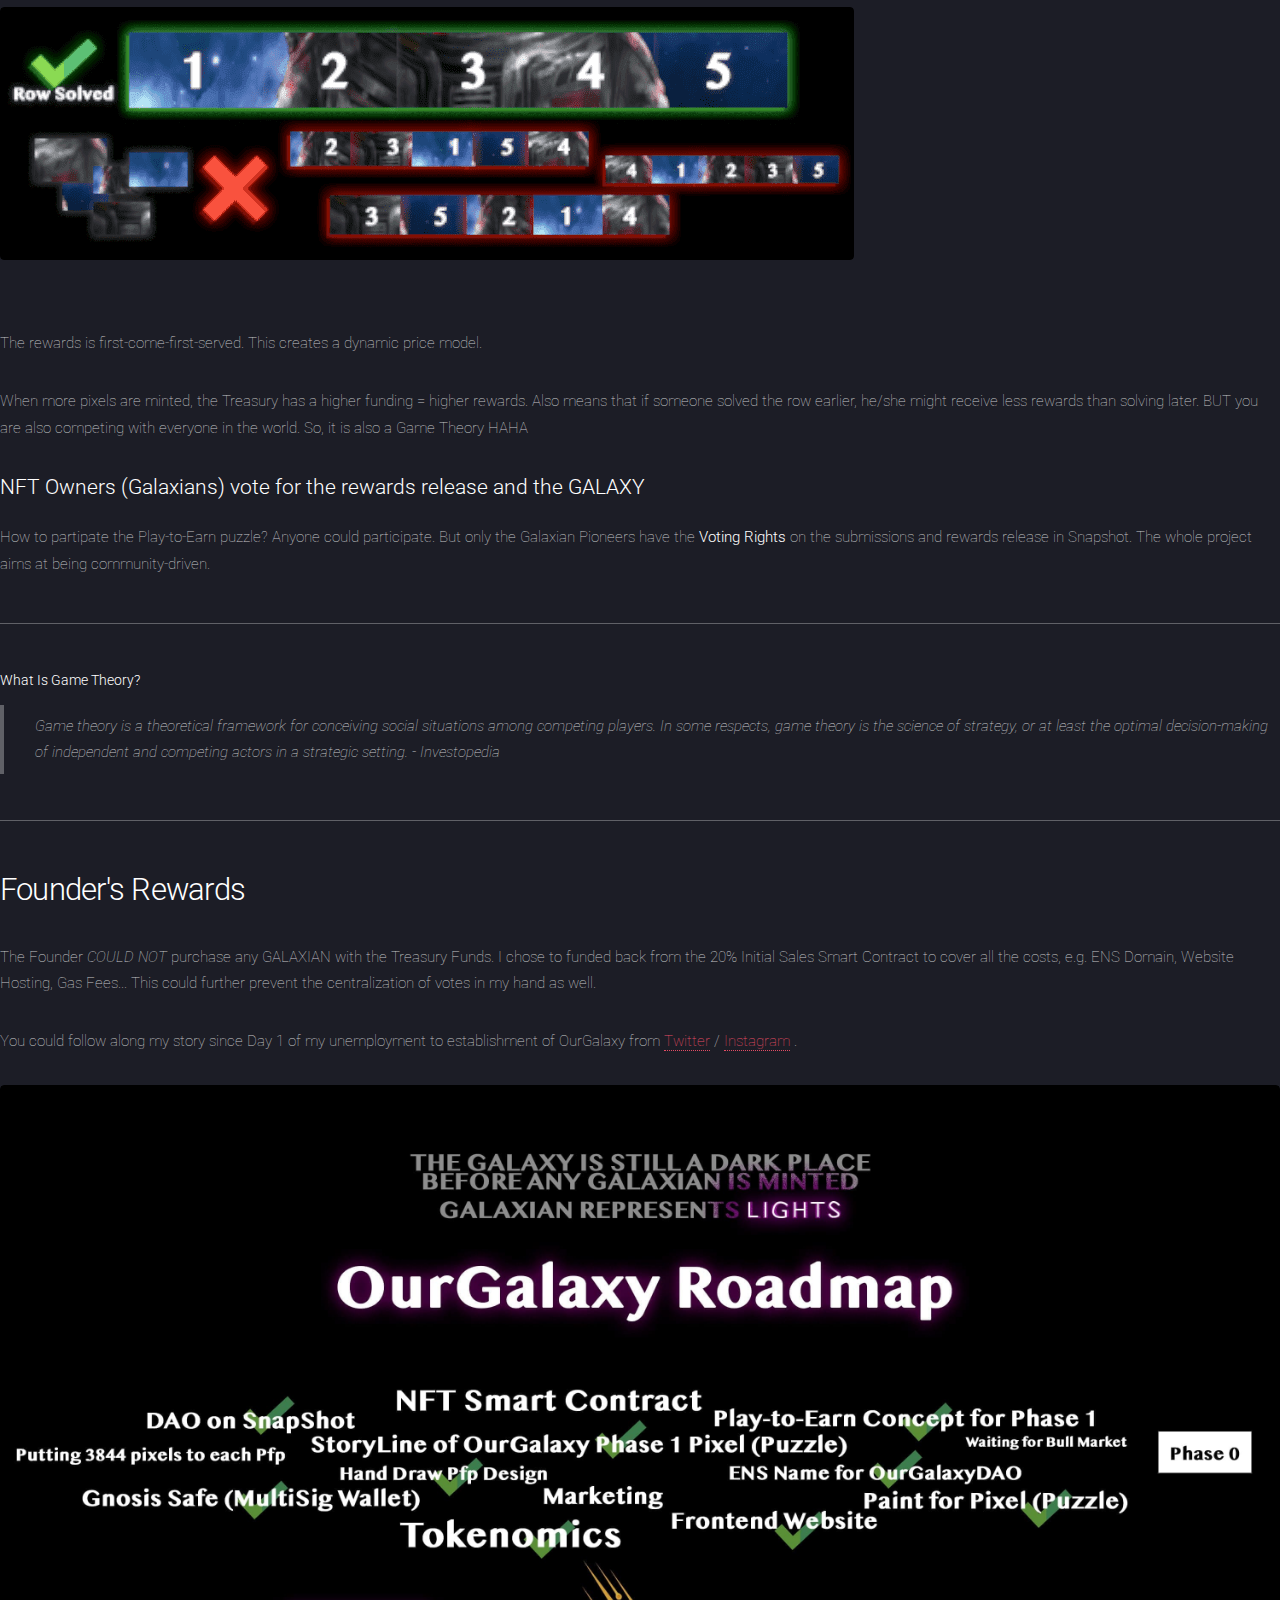
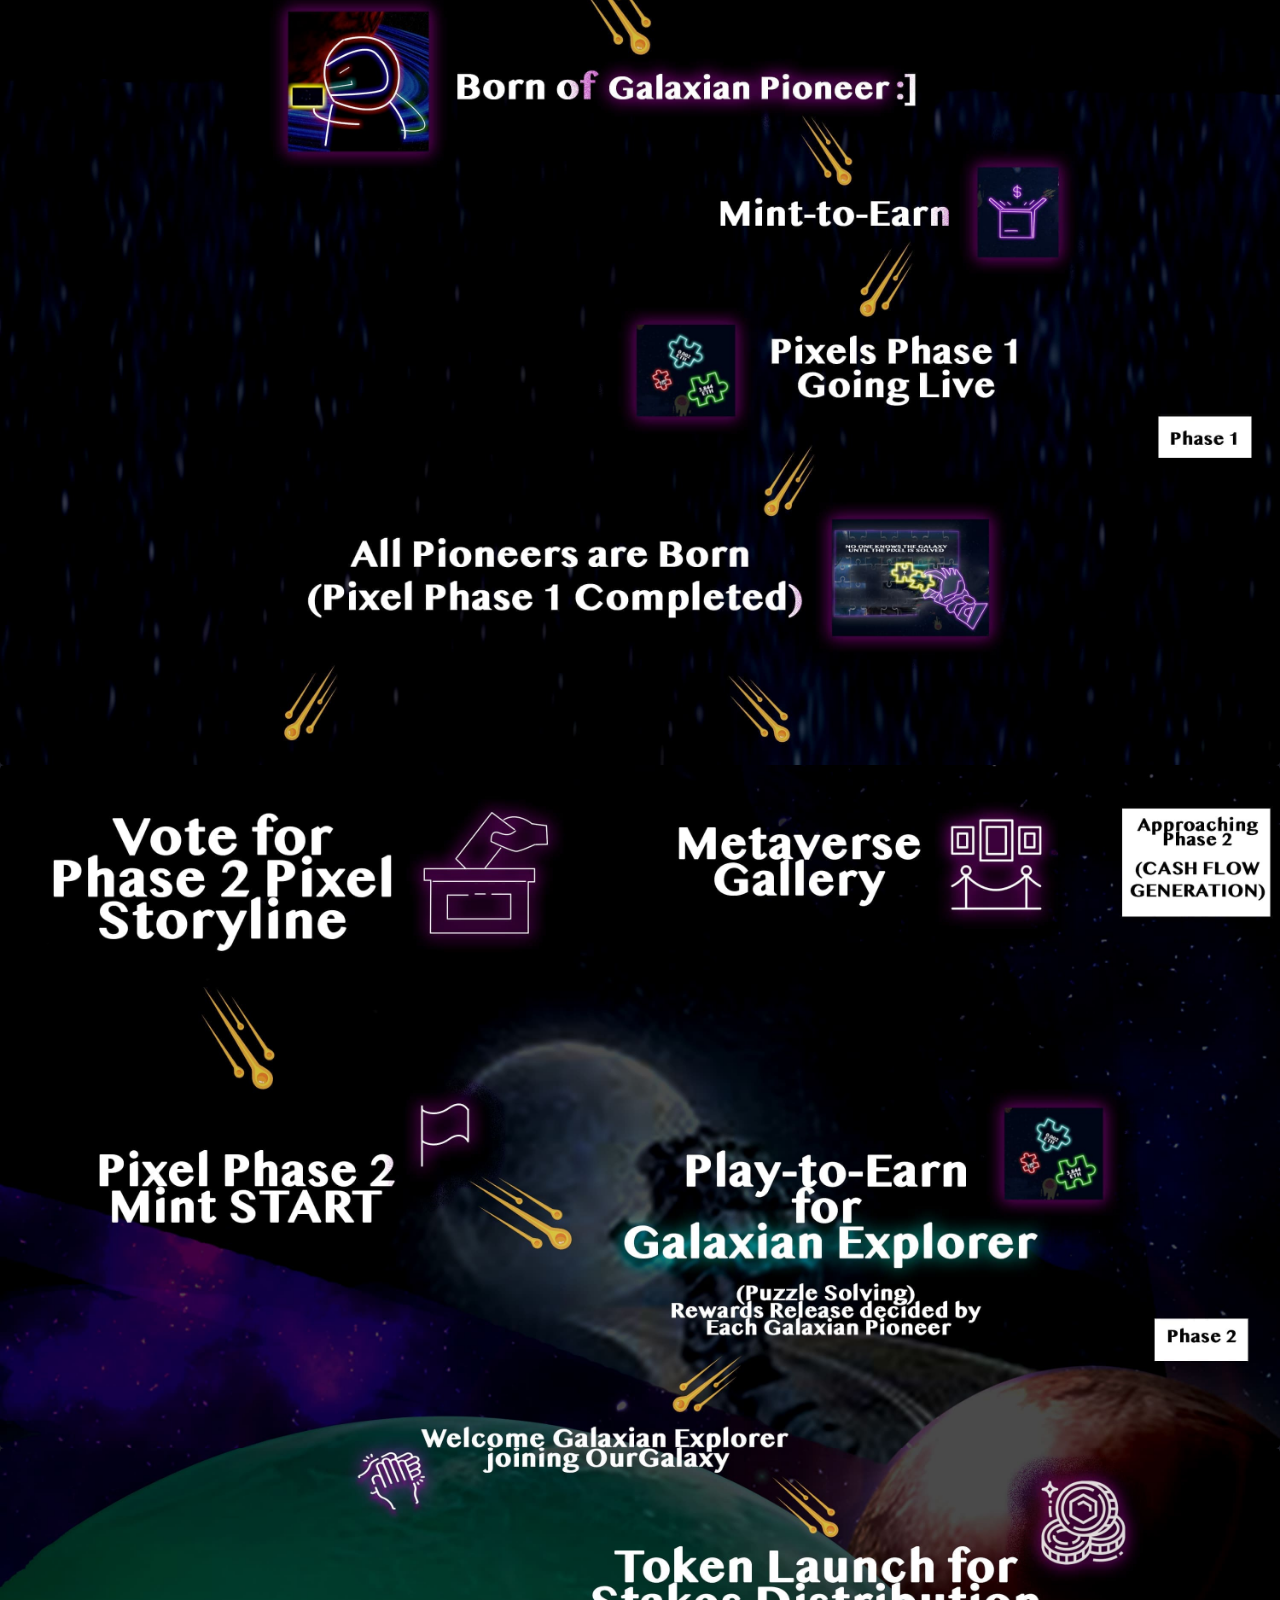
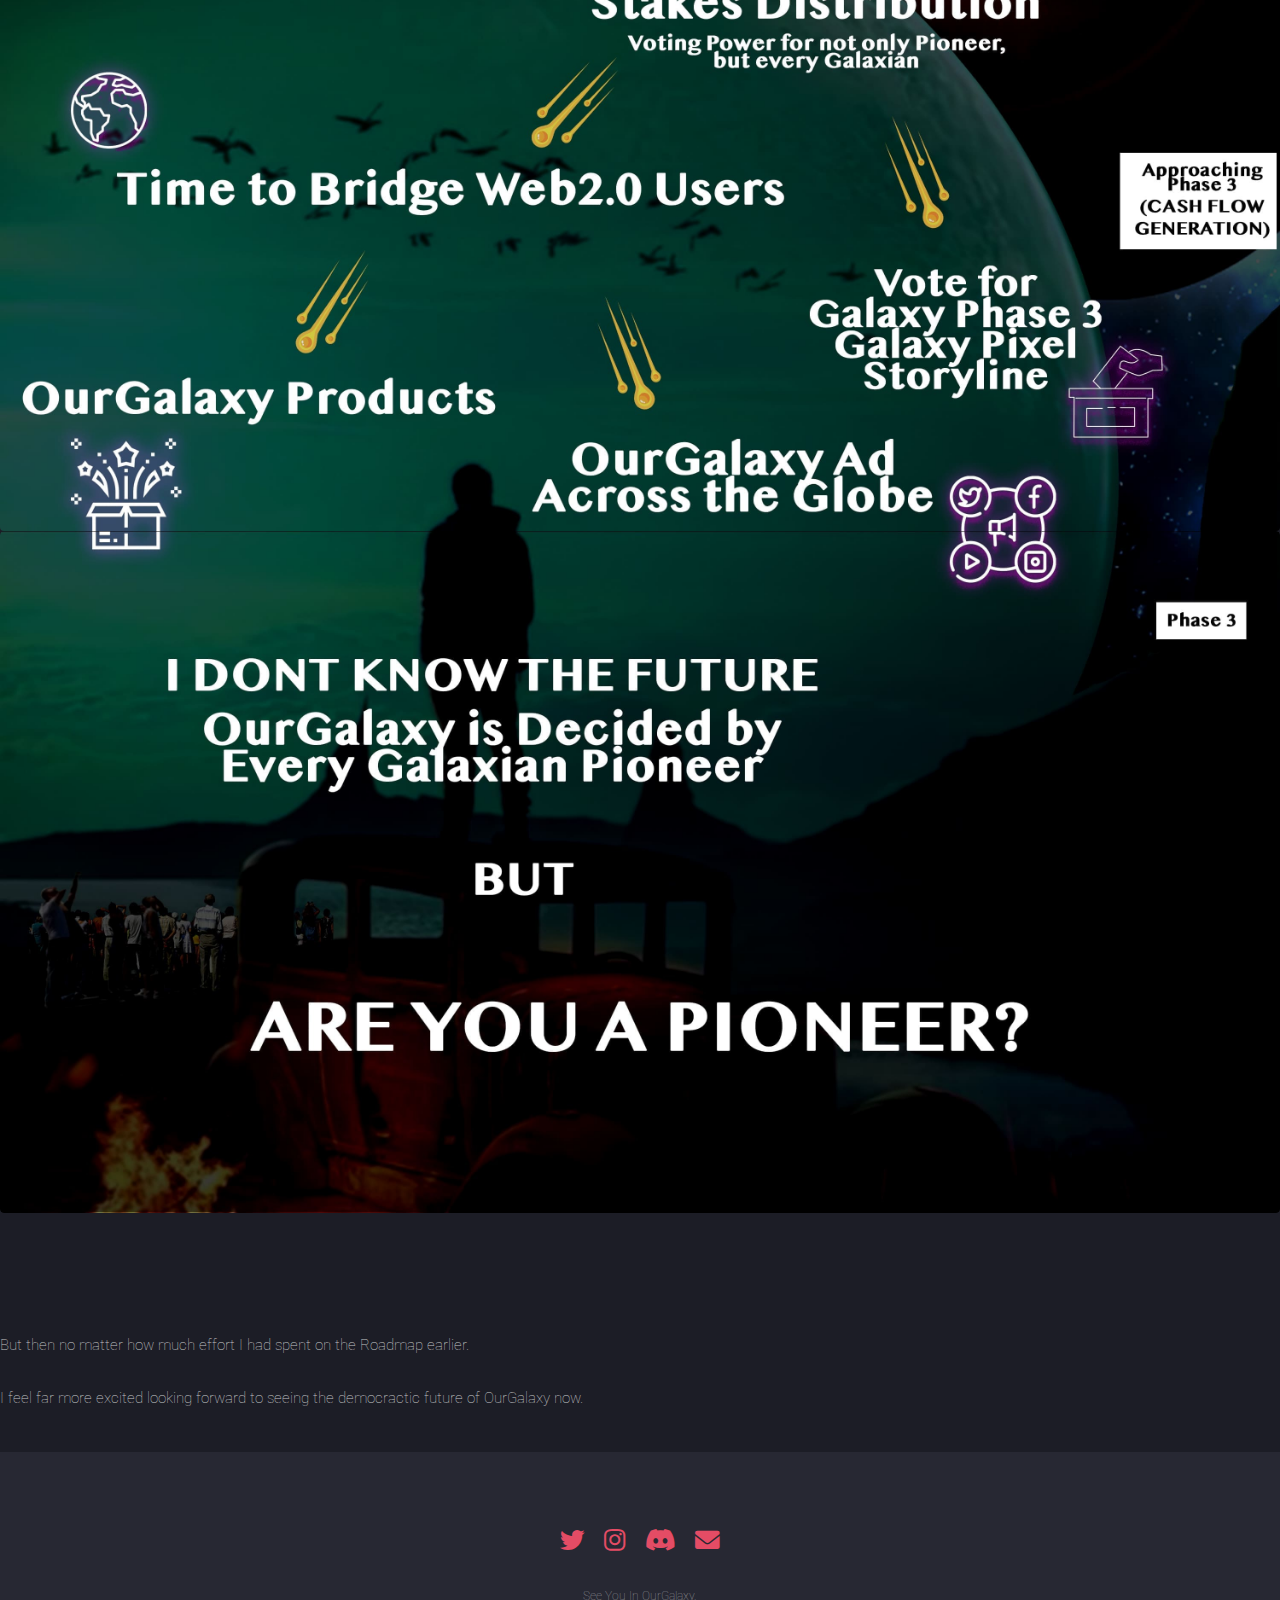
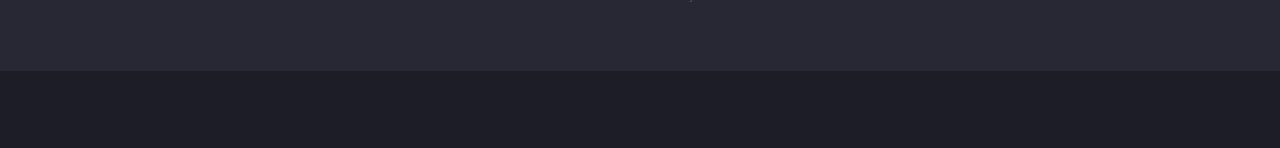
==== commit b73d20bb: "Add files via upload" ====
--- a/faq.html
+++ b/faq.html
@@ -65,7 +65,7 @@
 									<p><section class="image fit"><div class="image"><img src="images/price.png" alt="" /></div></p></section>
 									<hr />
 								<h3>Last Minter Reward</h3>
-									<p>What is the <i>incentive</i> for the <strong>last Galaxian Pioneer</strong>?</p> An ~19x immediate ROI💥 of 73 $ETH would be given to the Last Minter.
+									<p>What is the <i>incentive</i> for the <strong>last Galaxian Pioneer</strong>?</p> An ~2x immediate ROI💥 of 7.4 $ETH would be given to the Last Minter.
 									<p>Without the Last Galaxian Pioneer, OurGalaxy Phase 1 would not be seen by anyone. The Treasury would contribute 1% of the Total Sales Revenue to the Last Minter.</p>
 									<p>Still confused with the mathematics?? No worries, <a href="https://docs.google.com/spreadsheets/d/155JXI-csYr96IThR77pRhFHlfrrN4glrpvBF_ugq-4E/edit?usp=sharing" target="_blank">an interactive spreadsheet</a> is prepared for you to understand our Tokenomics:)</p>
 									<p><section class="image fit"><div class="image"><img src="images/last.png" alt="" /></div></p></section>
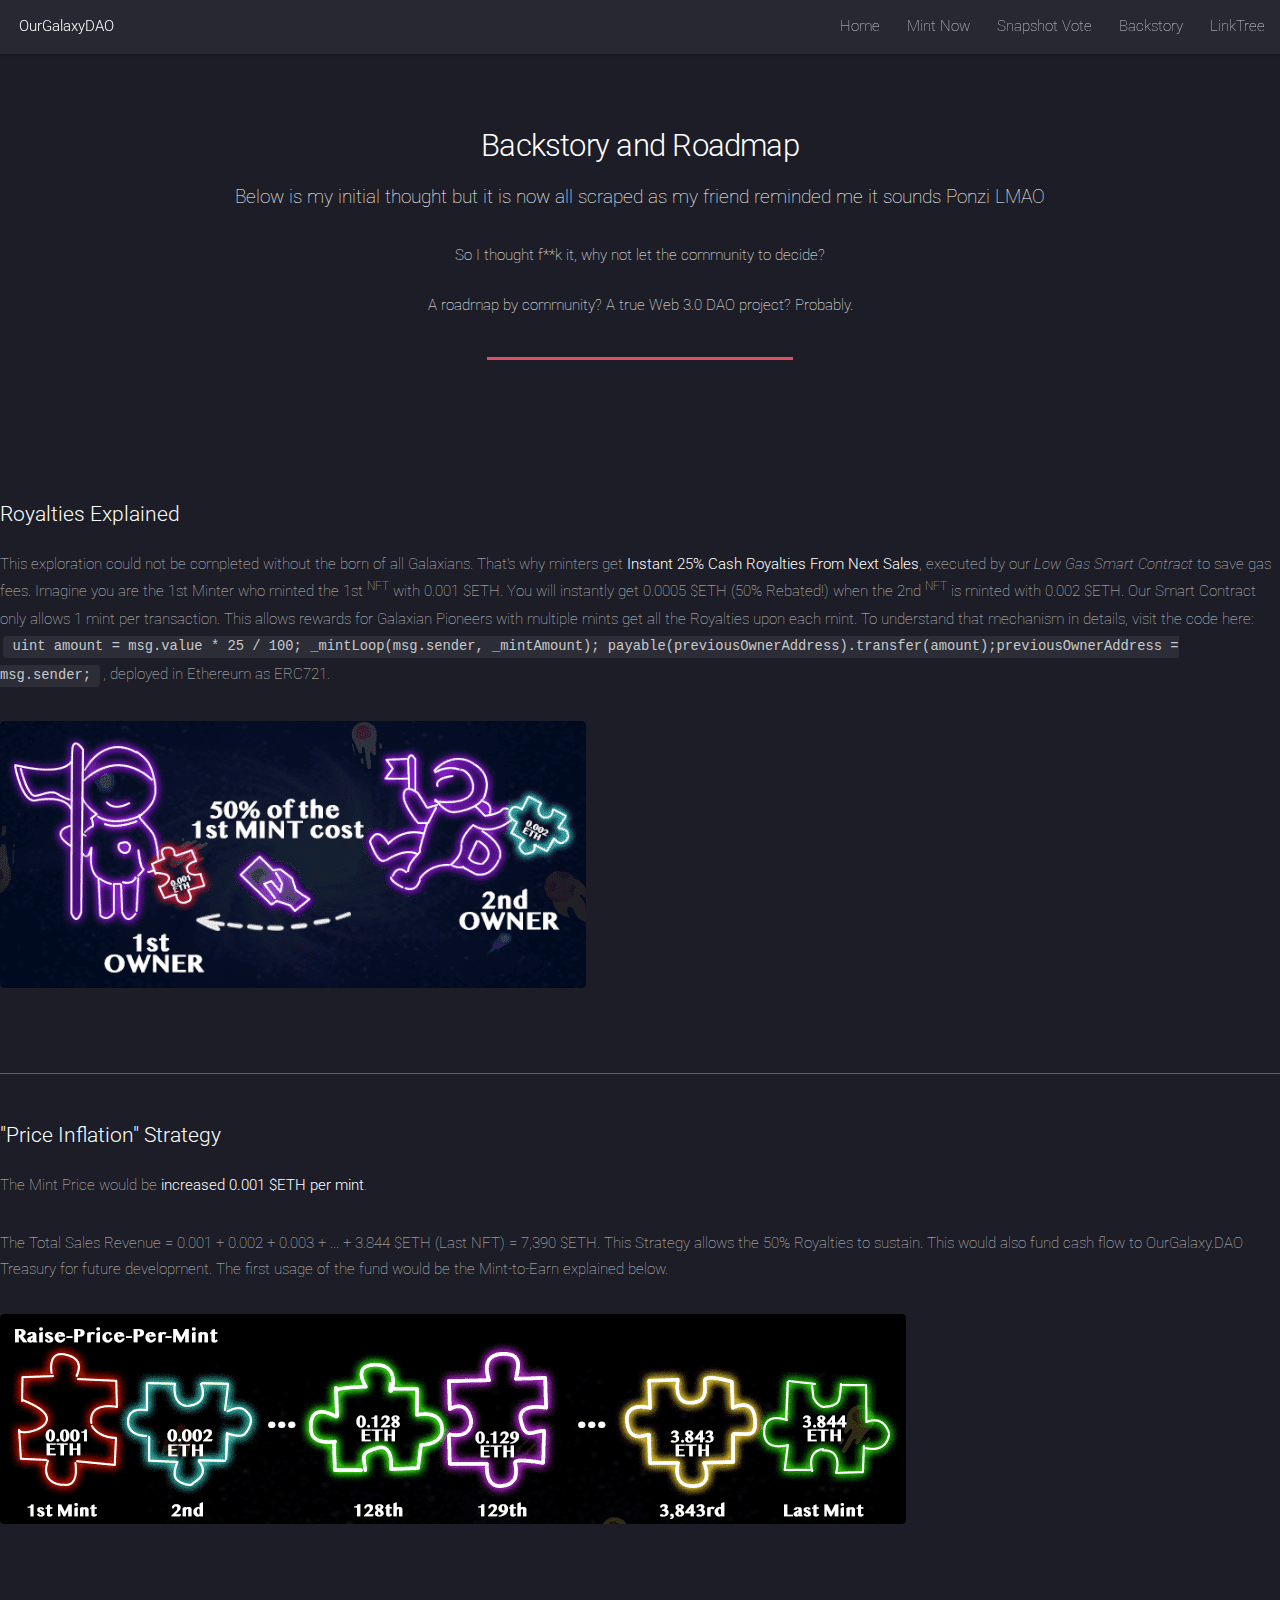
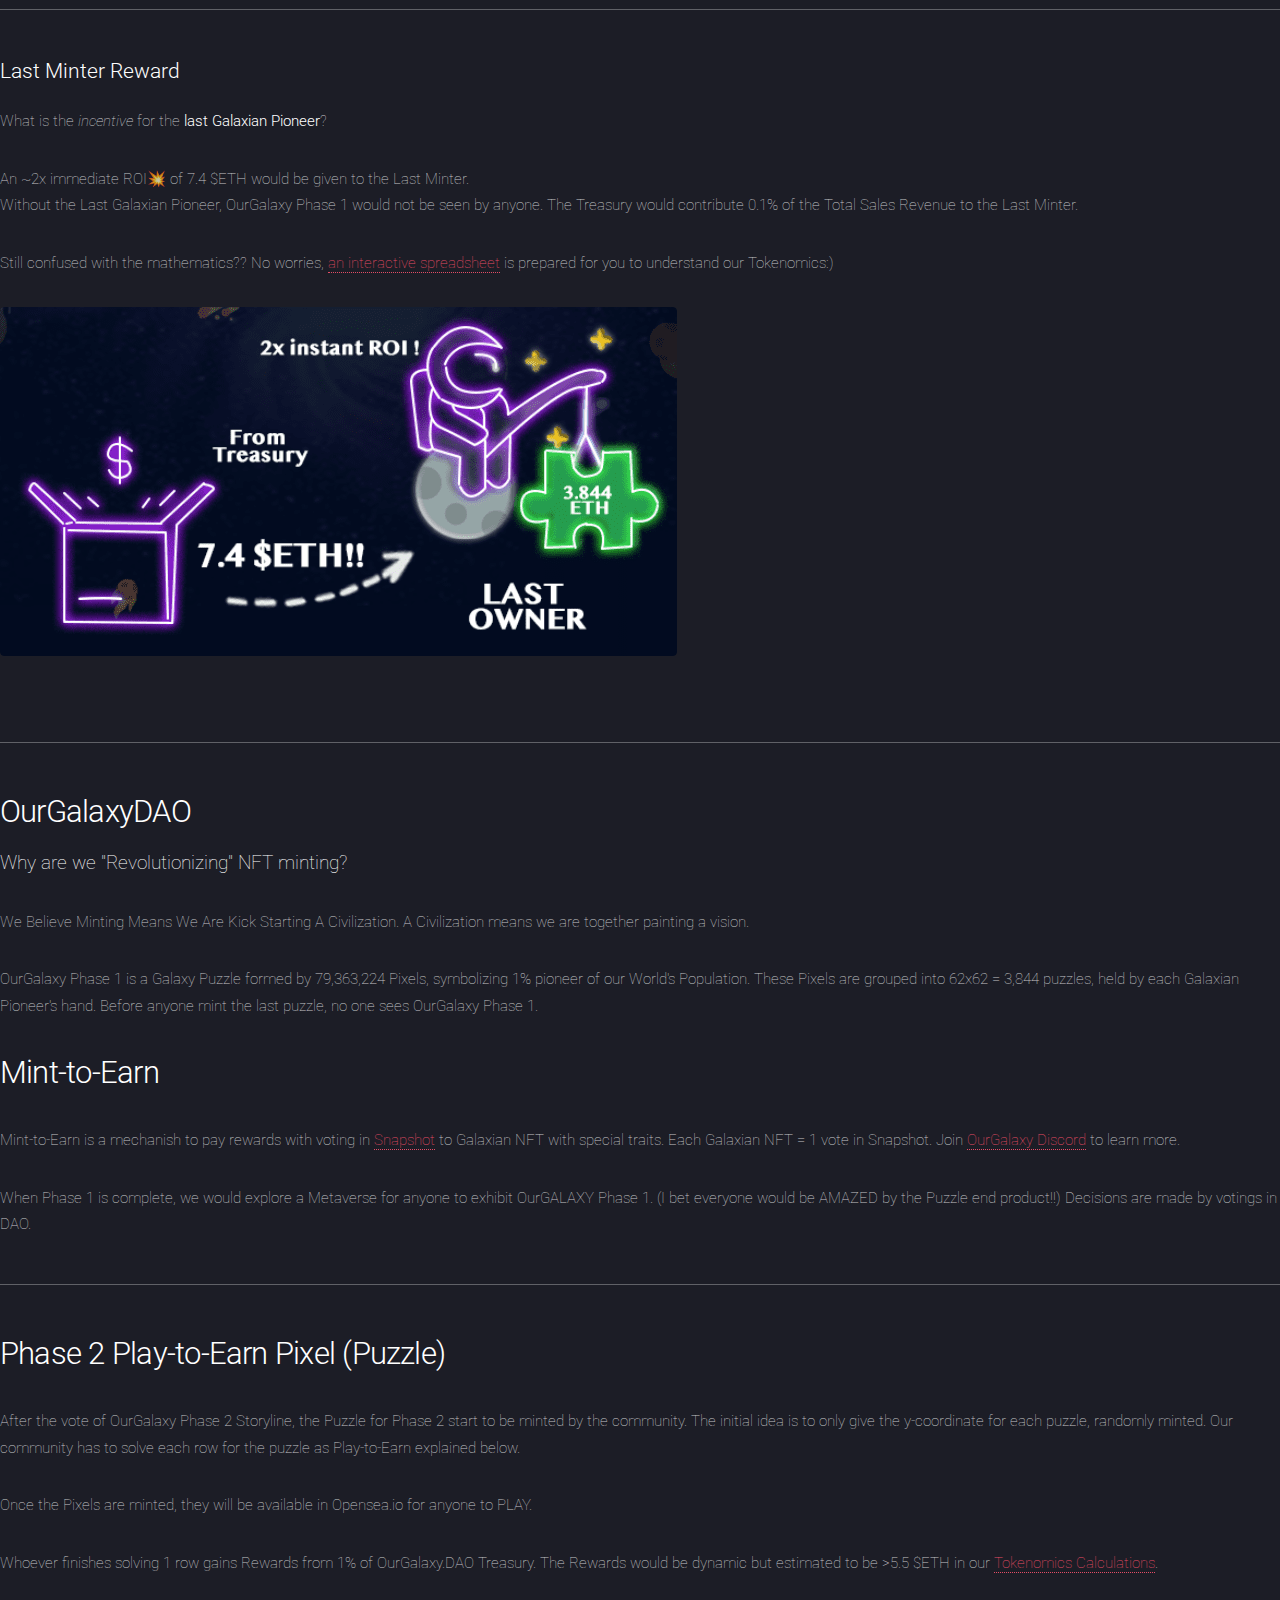
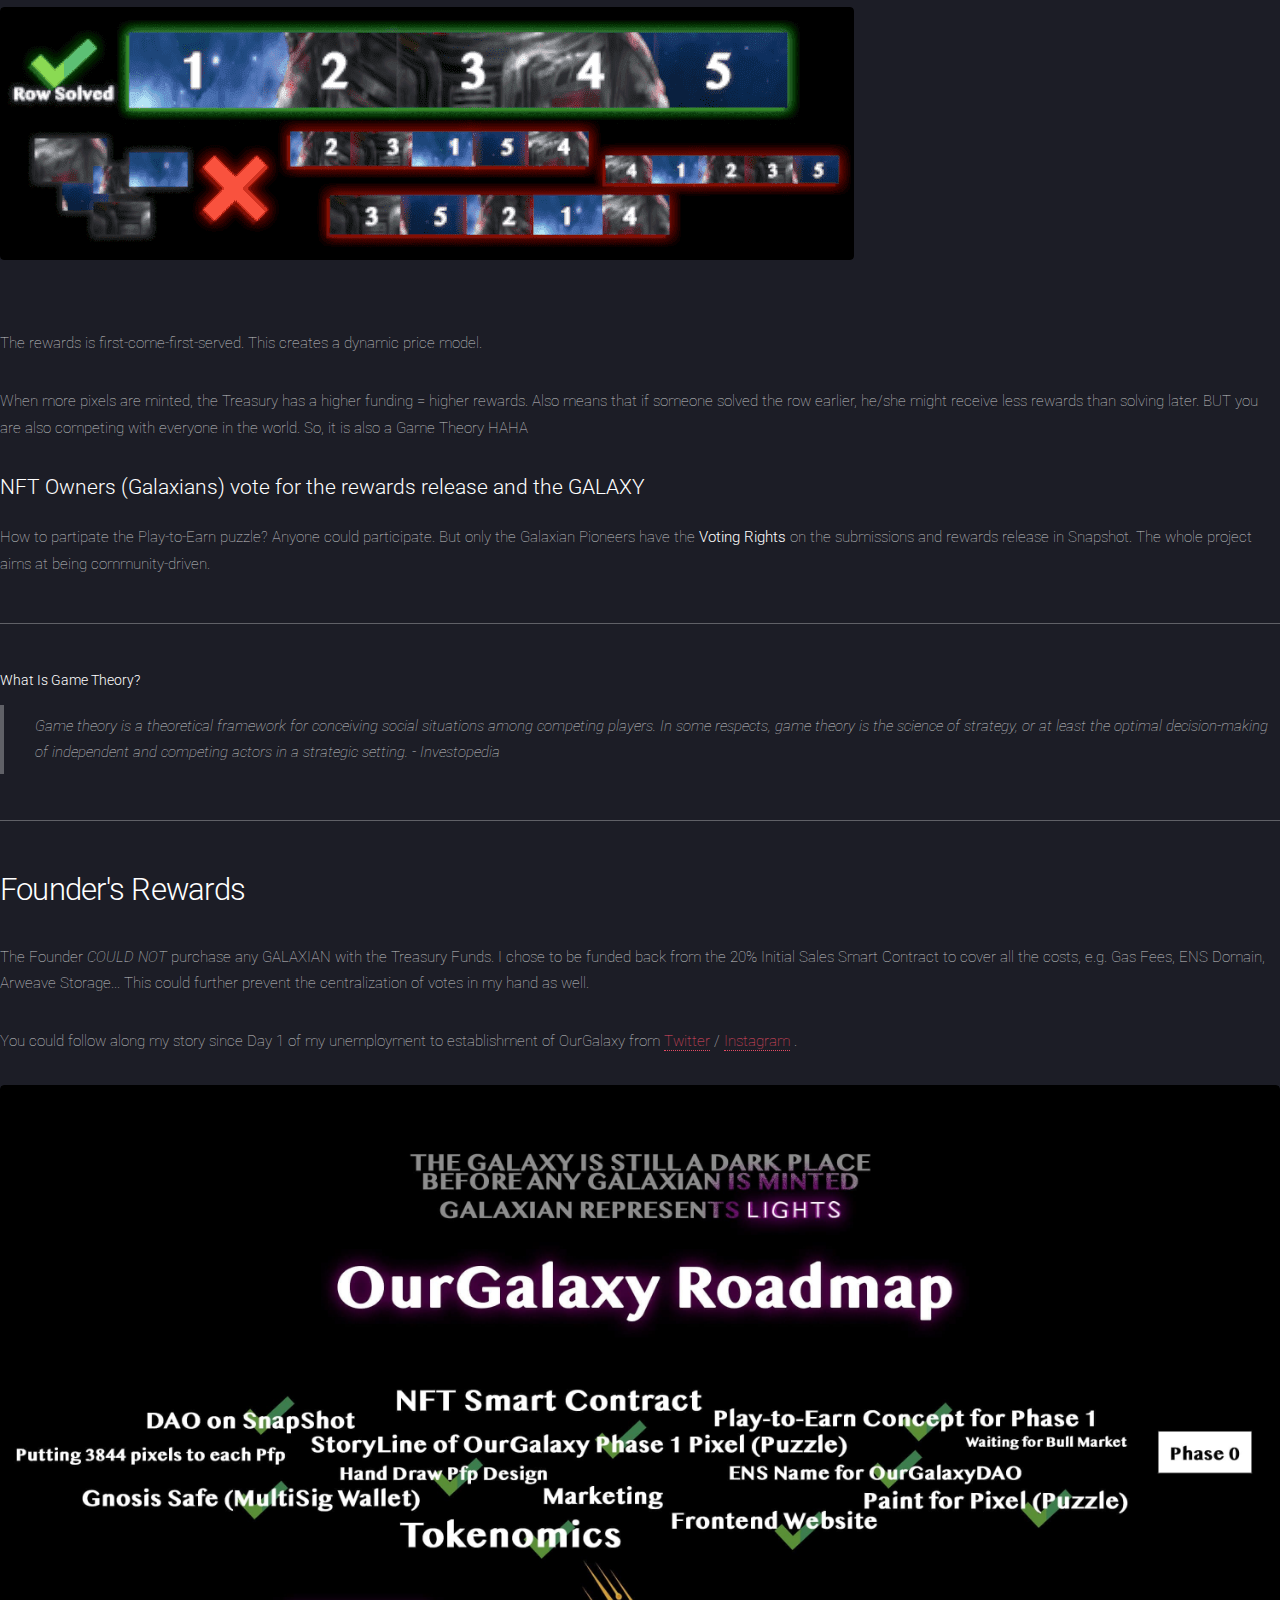
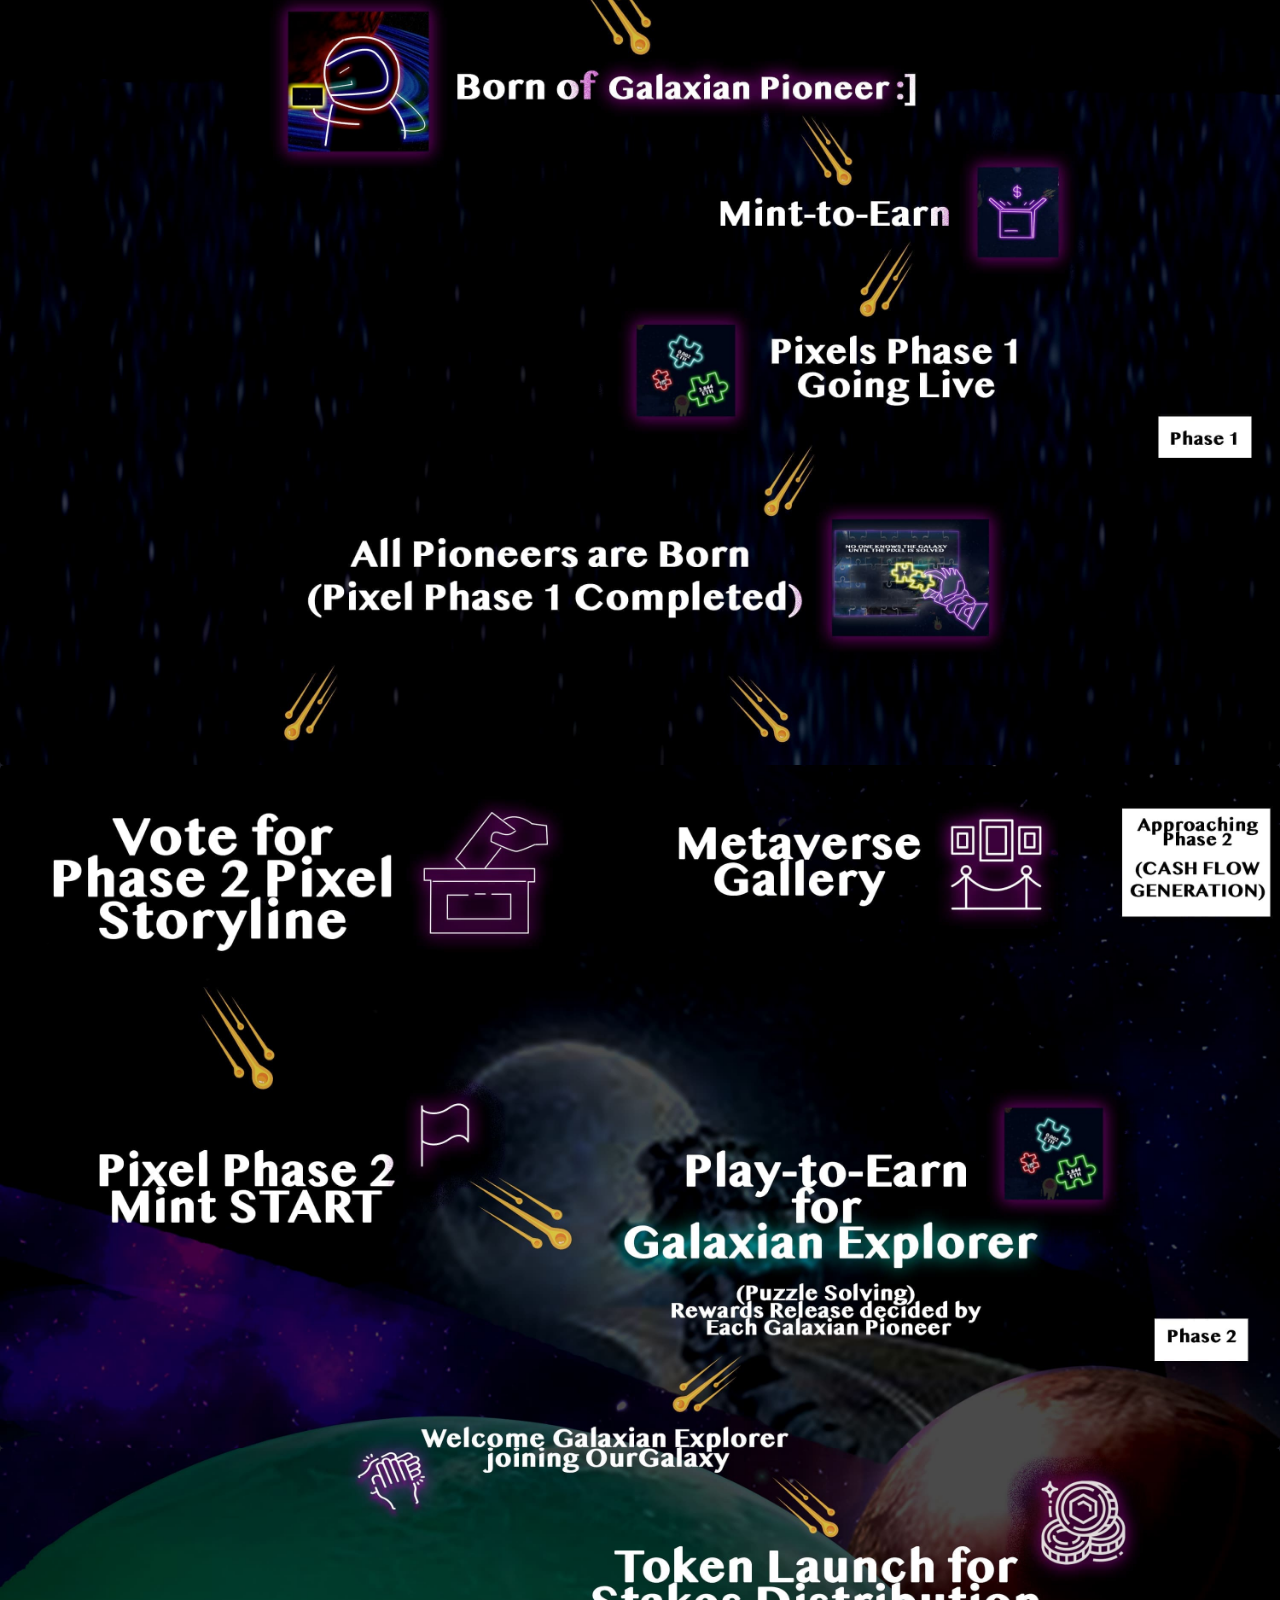
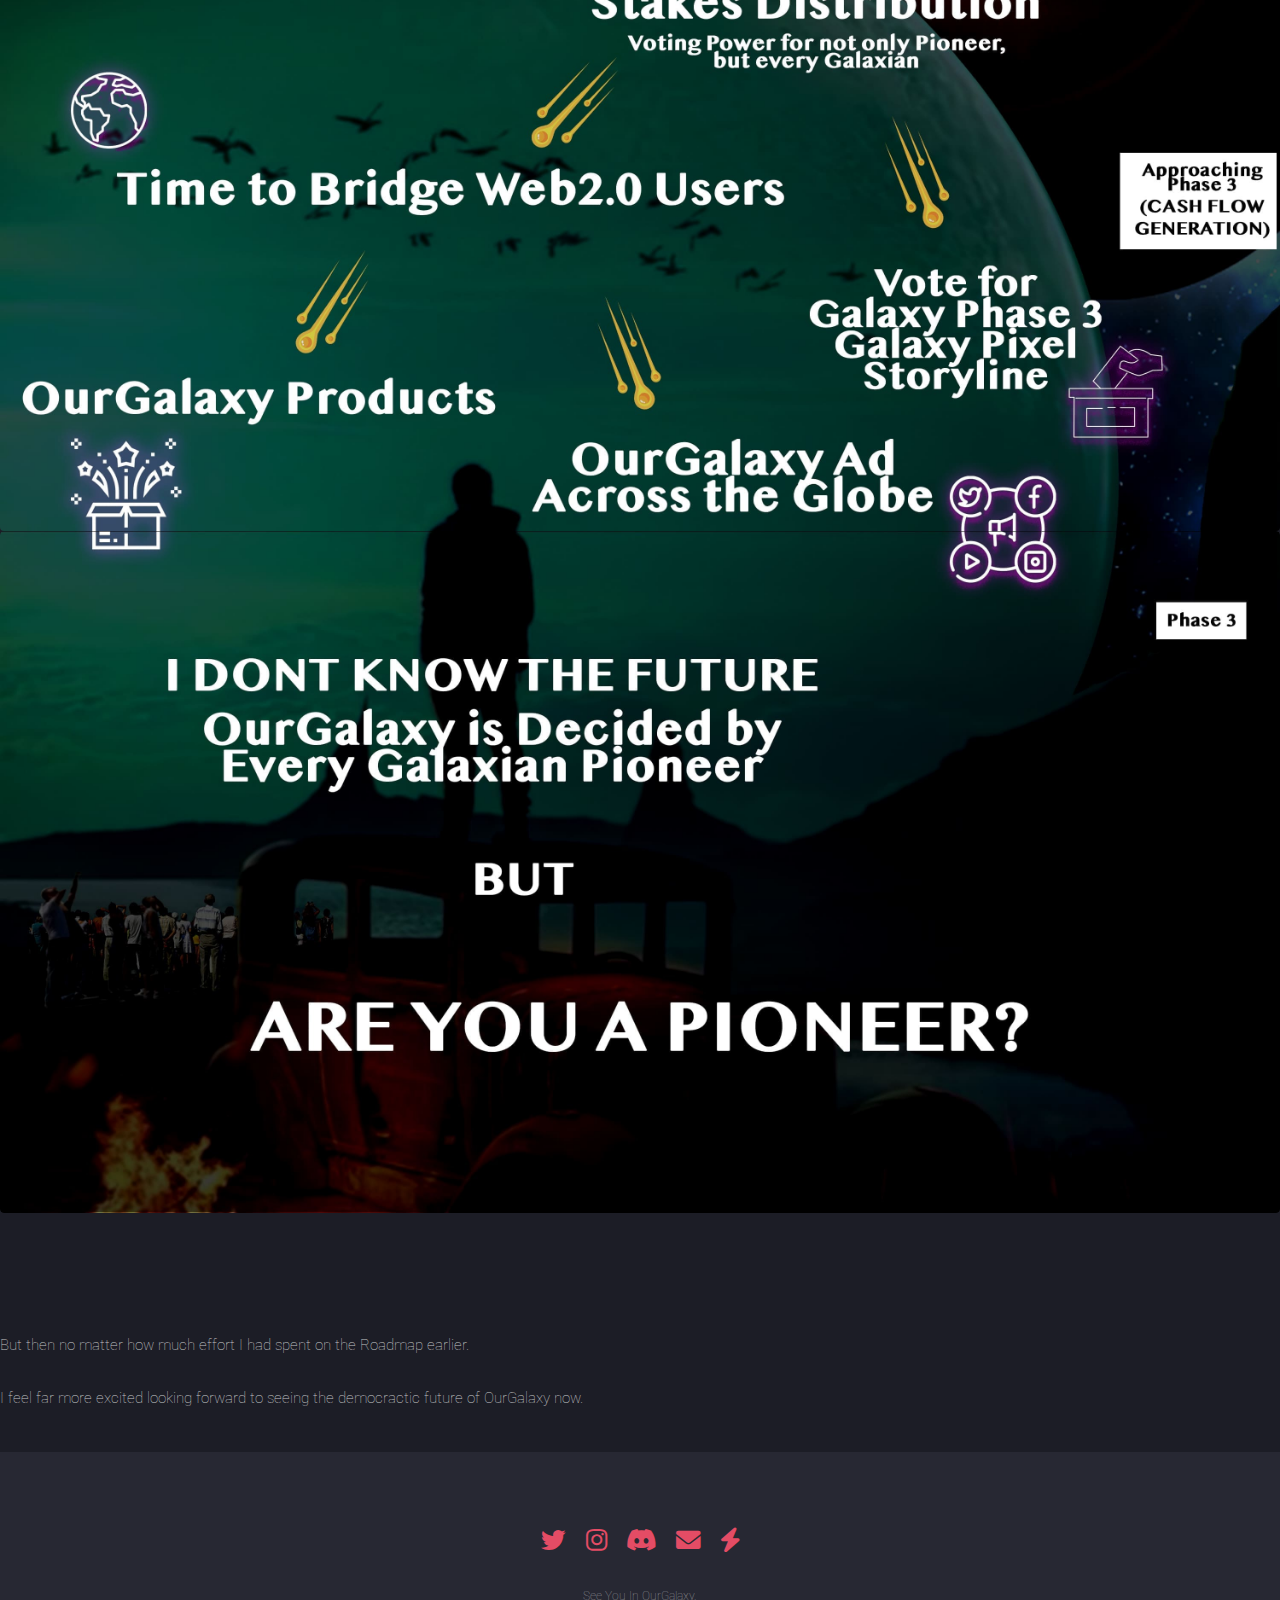
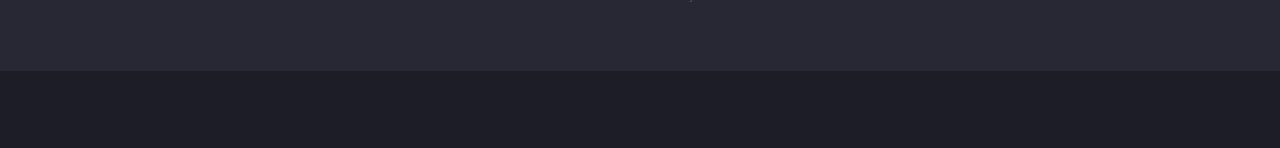
==== commit d6e3e1b6: "Webpage updates" ====
--- a/faq.html
+++ b/faq.html
@@ -14,22 +14,24 @@
 		<div id="page-wrapper">
 
 			<!-- Header -->
-				<header id="header">
-					<h1 id="logo"><a href="index.html">OurGalaxyDAO</a></h1>
-					<nav id="nav">
-						<ul>
-							<li><a href="index.html">Home</a></li>
-							<li>
-								<a href="#">Our Mission</a>
-								<ul>
-									<li><a href="mint.html">Mint Now</a></li>
-									<li><a href="faq.html">Backstory</a></li>
-									<li><a href="mint.html">Opensea</a></li>
-									<li><a href="mint.html">LooksRare</a></li>
-								</ul>
-							</li>
-							<li><a href="https://linktr.ee/mintourgalaxy" target="_blank">LinkTree</a></li>
-						</ul>
+			<header id="header">
+				<h1 id="logo"><a href="index.html"><b>OurGalaxyDAO</b></a></h1>
+				<nav id="nav">
+					<ul>
+						<li><a href="index.html">Home</a></li>
+						<li>
+							<a href="#">Mint Now</a>
+							<ul>
+								<li><a href="mint.html">Mint Guide</a></li>
+								<li><a href="#">Opensea</a></li>
+								<li><a href="#">LooksRare</a></li>
+							</ul>
+						</li>
+									
+						<li><a href="https://snapshot.org/#/ourgalaxy.eth/about" target="_blank">Snapshot Vote</a></li>
+						<li><a href="faq.html">Backstory</a></li>
+						<li><a href="https://linktr.ee/mintourgalaxy" target="_blank">LinkTree</a></li>
+					</ul>
 					</nav>
 				</header>
 
@@ -55,7 +57,7 @@
 								<p>This exploration could not be completed without the born of all Galaxians. That's why minters get <i></i><strong>Instant 25% Cash Royalties From Next Sales</strong></i>, executed by our <em>Low Gas Smart Contract</em> to save gas fees.
 								Imagine you are the 1st Minter who minted the 1st <sup>NFT</sup> with 0.001 $ETH. You will instantly get 0.0005 $ETH (50% Rebated!) when the 2nd <sup>NFT</sup> is minted with 0.002 $ETH.
 								Our Smart Contract only allows 1 mint per transaction. This allows rewards for Galaxian Pioneers with multiple mints get all the Royalties upon each mint.
-								To understand that mechanism in details, visit the code here: <code>setCost(cost+1); _mintLoop(msg.sender, _mintAmount); address payable previousOwnerAddress = payable(ownerOf(supply.current()));	(bool success, ) = payable(previousOwnerAddress).call{value: msg.value * 25 / 100}(""); require(success);</code>, deployed in Ethereum as ERC721.</p>
+								To understand that mechanism in details, visit the code here: <code>uint amount = msg.value * 25 / 100; _mintLoop(msg.sender, _mintAmount); payable(previousOwnerAddress).transfer(amount);previousOwnerAddress = msg.sender;</code>, deployed in Ethereum as ERC721.</p>
 								<p><section class="image fit"><div class="image"><img src="images/royalties.png" alt="" /></div></p></section>
 								<hr />
 									<h3>"Price Inflation" Strategy</h3>
@@ -66,12 +68,12 @@
 									<hr />
 								<h3>Last Minter Reward</h3>
 									<p>What is the <i>incentive</i> for the <strong>last Galaxian Pioneer</strong>?</p> An ~2x immediate ROI💥 of 7.4 $ETH would be given to the Last Minter.
-									<p>Without the Last Galaxian Pioneer, OurGalaxy Phase 1 would not be seen by anyone. The Treasury would contribute 1% of the Total Sales Revenue to the Last Minter.</p>
+									<p>Without the Last Galaxian Pioneer, OurGalaxy Phase 1 would not be seen by anyone. The Treasury would contribute 0.1% of the Total Sales Revenue to the Last Minter.</p>
 									<p>Still confused with the mathematics?? No worries, <a href="https://docs.google.com/spreadsheets/d/155JXI-csYr96IThR77pRhFHlfrrN4glrpvBF_ugq-4E/edit?usp=sharing" target="_blank">an interactive spreadsheet</a> is prepared for you to understand our Tokenomics:)</p>
 									<p><section class="image fit"><div class="image"><img src="images/last.png" alt="" /></div></p></section>
 									<hr />
 								<header>
-									<h2>OurGalaxy.DAO</h2>
+									<h2>OurGalaxyDAO</h2>
 									<p>Why are we "Revolutionizing" NFT minting?</p>
 								</header>
 								<p>We Believe Minting Means We Are Kick Starting A Civilization. A Civilization means we are together painting a vision. </p>
@@ -95,7 +97,7 @@
 								<blockquote>Game theory is a theoretical framework for conceiving social situations among competing players. In some respects, game theory is the science of strategy, or at least the optimal decision-making of independent and competing actors in a strategic setting. - Investopedia</blockquote>
 								<hr />
 								<h2>Founder's Rewards</h2>
-								<p>The Founder <i>COULD NOT</i> purchase any GALAXIAN with the Treasury Funds. I chose to funded back from the 20% Initial Sales Smart Contract to cover all the costs, e.g. ENS Domain, Website Hosting, Gas Fees... This could further prevent the centralization of votes in my hand as well.</p>
+								<p>The Founder <i>COULD NOT</i> purchase any GALAXIAN with the Treasury Funds. I chose to be funded back from the 20% Initial Sales Smart Contract to cover all the costs, e.g. Gas Fees, ENS Domain, Arweave Storage... This could further prevent the centralization of votes in my hand as well.</p>
 								<p>You could follow along my story since Day 1 of my unemployment to establishment of OurGalaxy from <a href="https://twitter.com/MintOurGalaxy/status/1493161934002085890?s=20&t=gShoYcKa9ZlqLqzW7qm3LQ" target="_blank"> Twitter</a> / <a href="https://www.instagram.com/p/CZ9A9KMPwXt/?utm_medium=share_sheet" target="_blank">Instagram</a> .</p>
 					
 					<p><section class="image fit"><div class="image"><img src="images/bg1.jpg" alt="" />
@@ -112,6 +114,7 @@
 					<li><a href="https://www.instagram.com/mintourgalaxy/"  target="_blank" class="icon brands fa-instagram"><span class="label">Instagram</span></a></li>
 					<li><a href="https://discord.gg/QsHEJ9bPrt" target="_blank" class="icon brands fa-discord"><span class="label">Discord</span></a></li>
 					<li><a href="mailto:admin@MintOurGalaxy.art"  target="_blank" class="icon solid fa-envelope"><span class="label">Email</span></a></li>
+					<li><a href="https://snapshot.org/#/ourgalaxy.eth/about"  target="_blank" class="icon solid fa-bolt"><span class="label">Snapshot</span></a></li>
 				</ul>
 				<ul class="copyright">
 					<li>See You In OurGalaxy.</li>
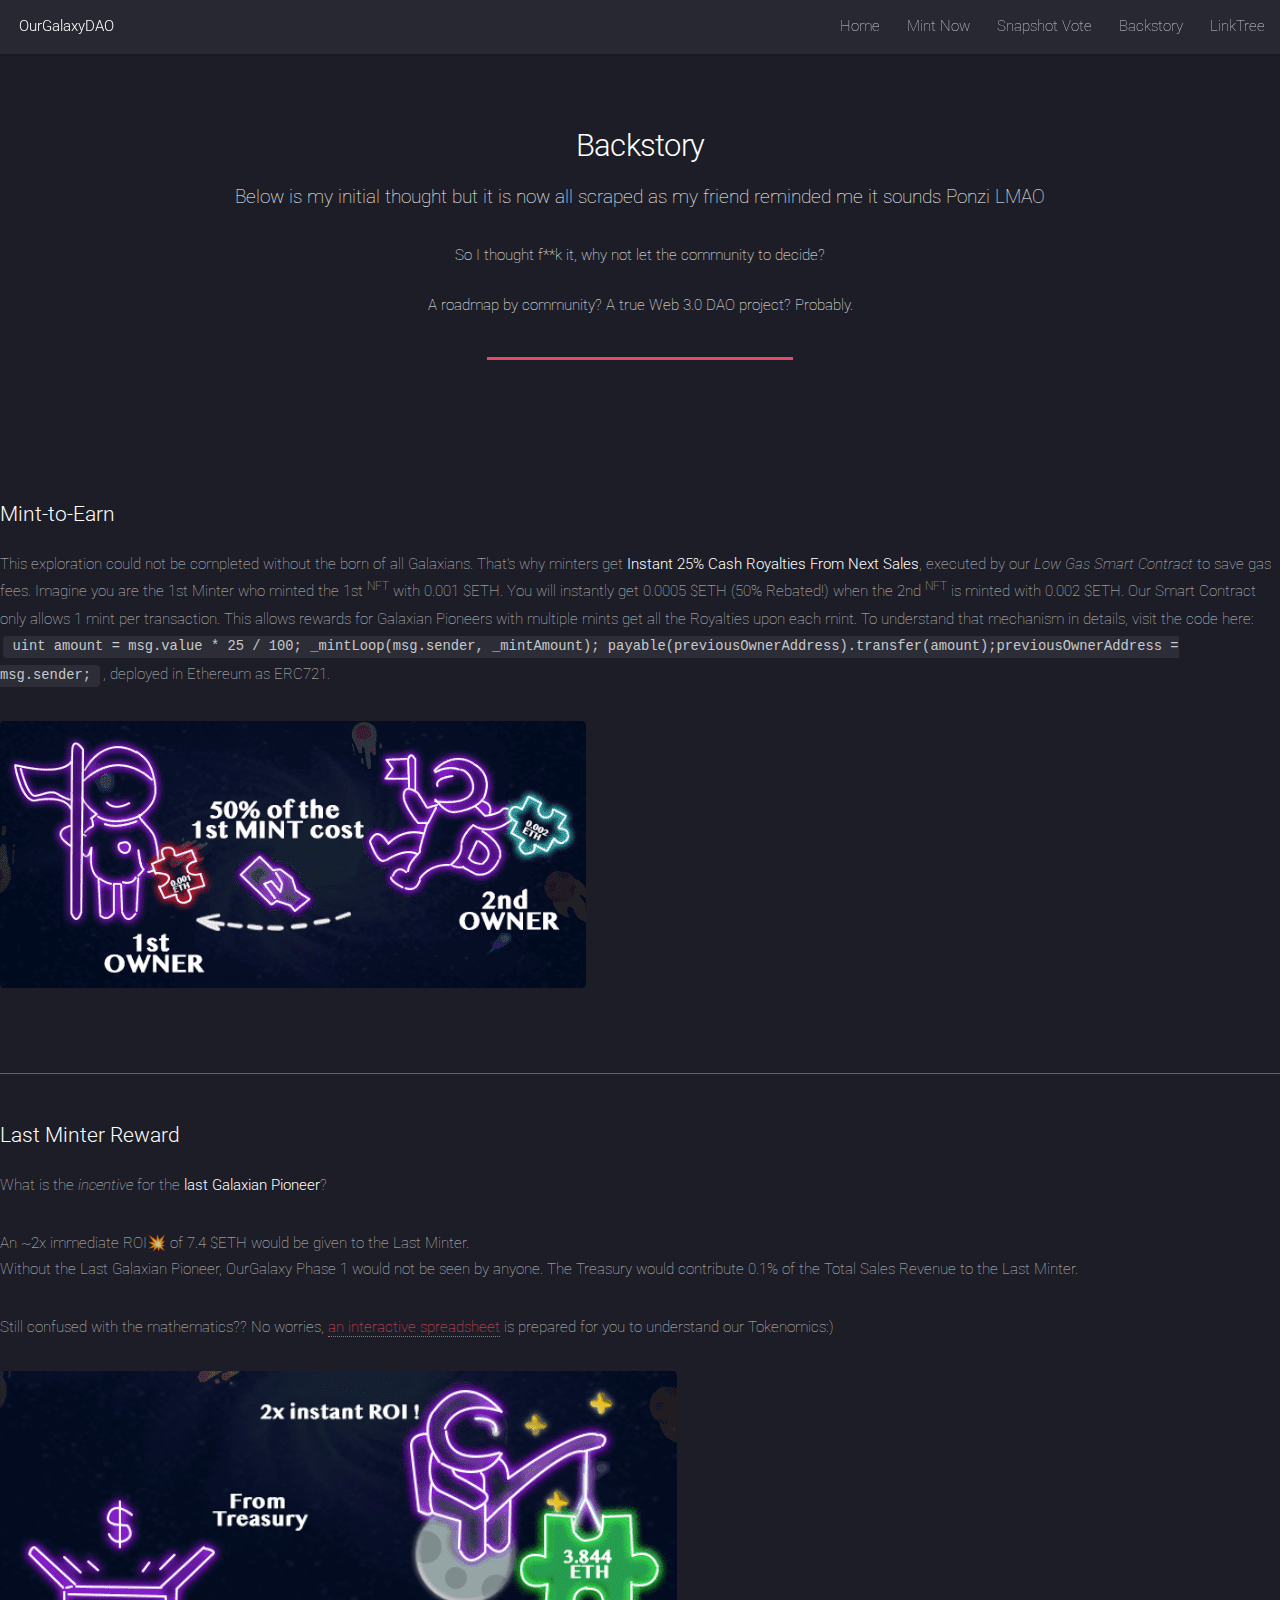
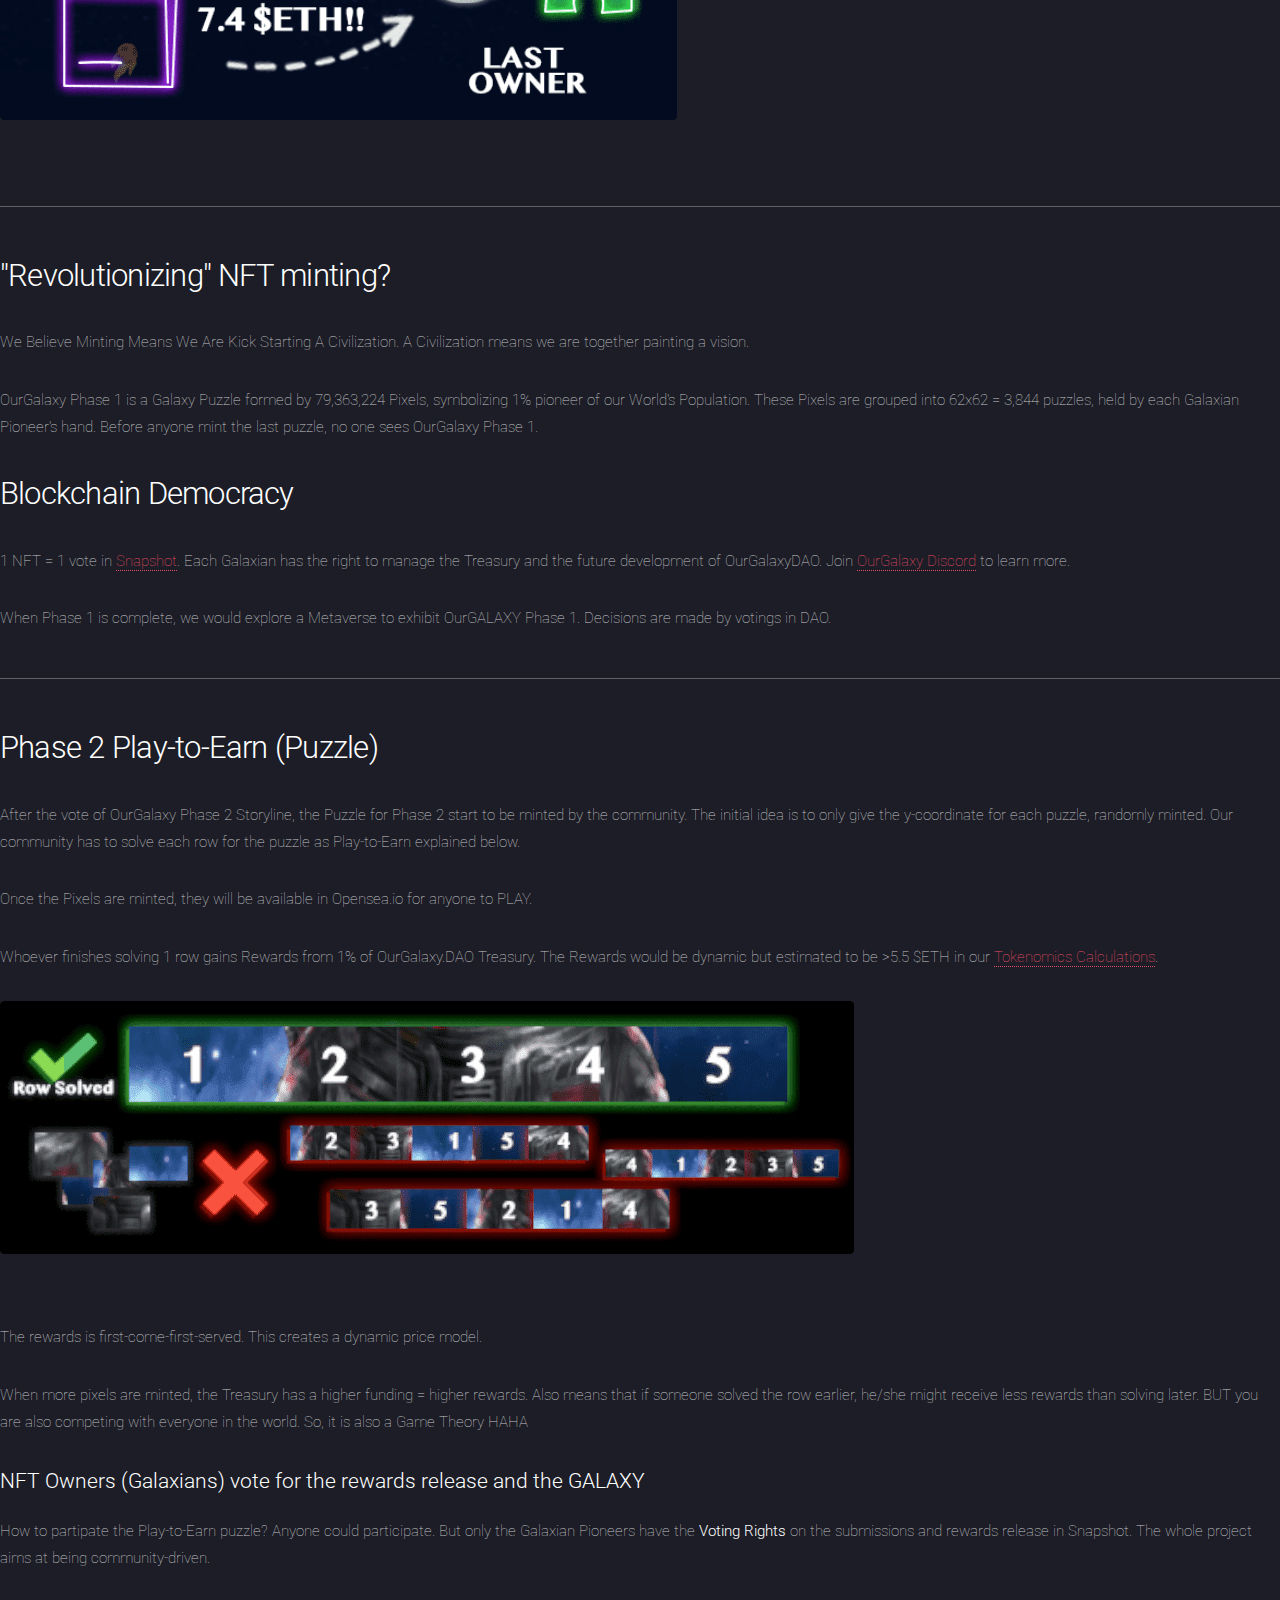
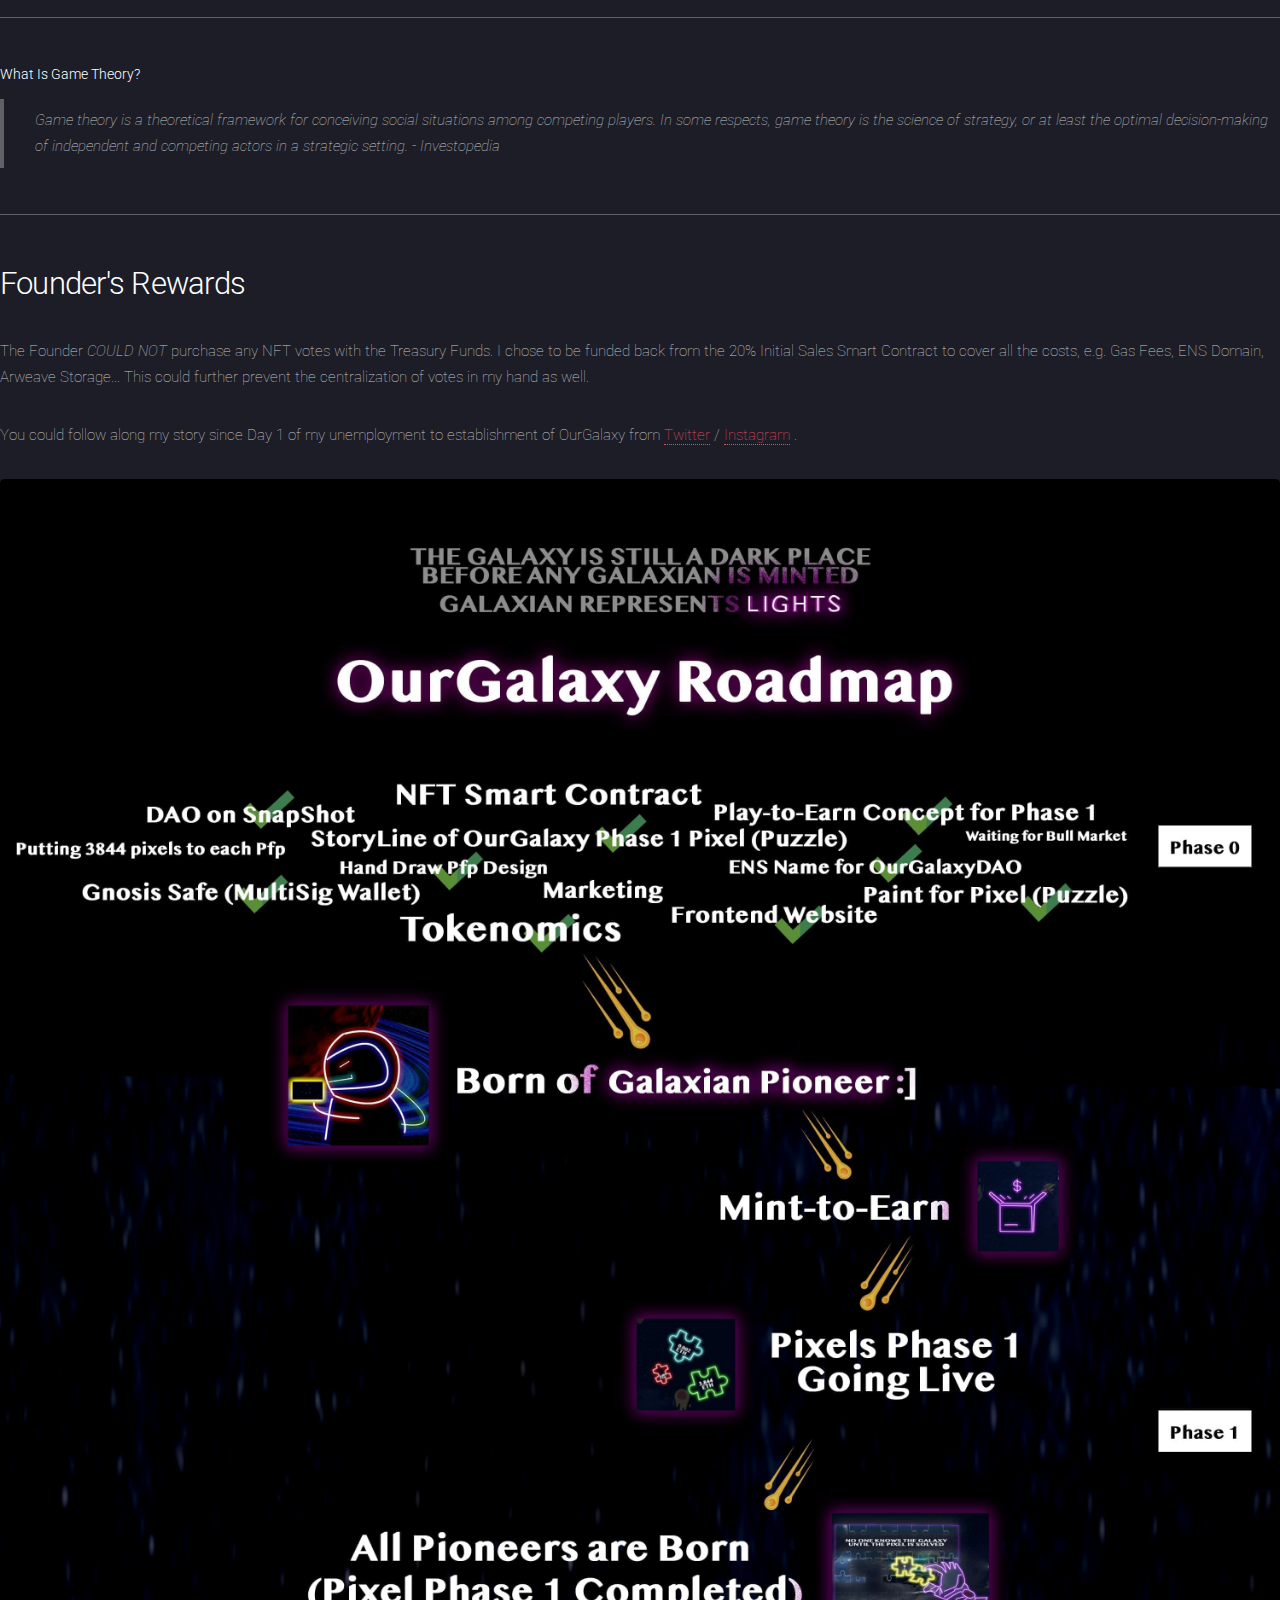
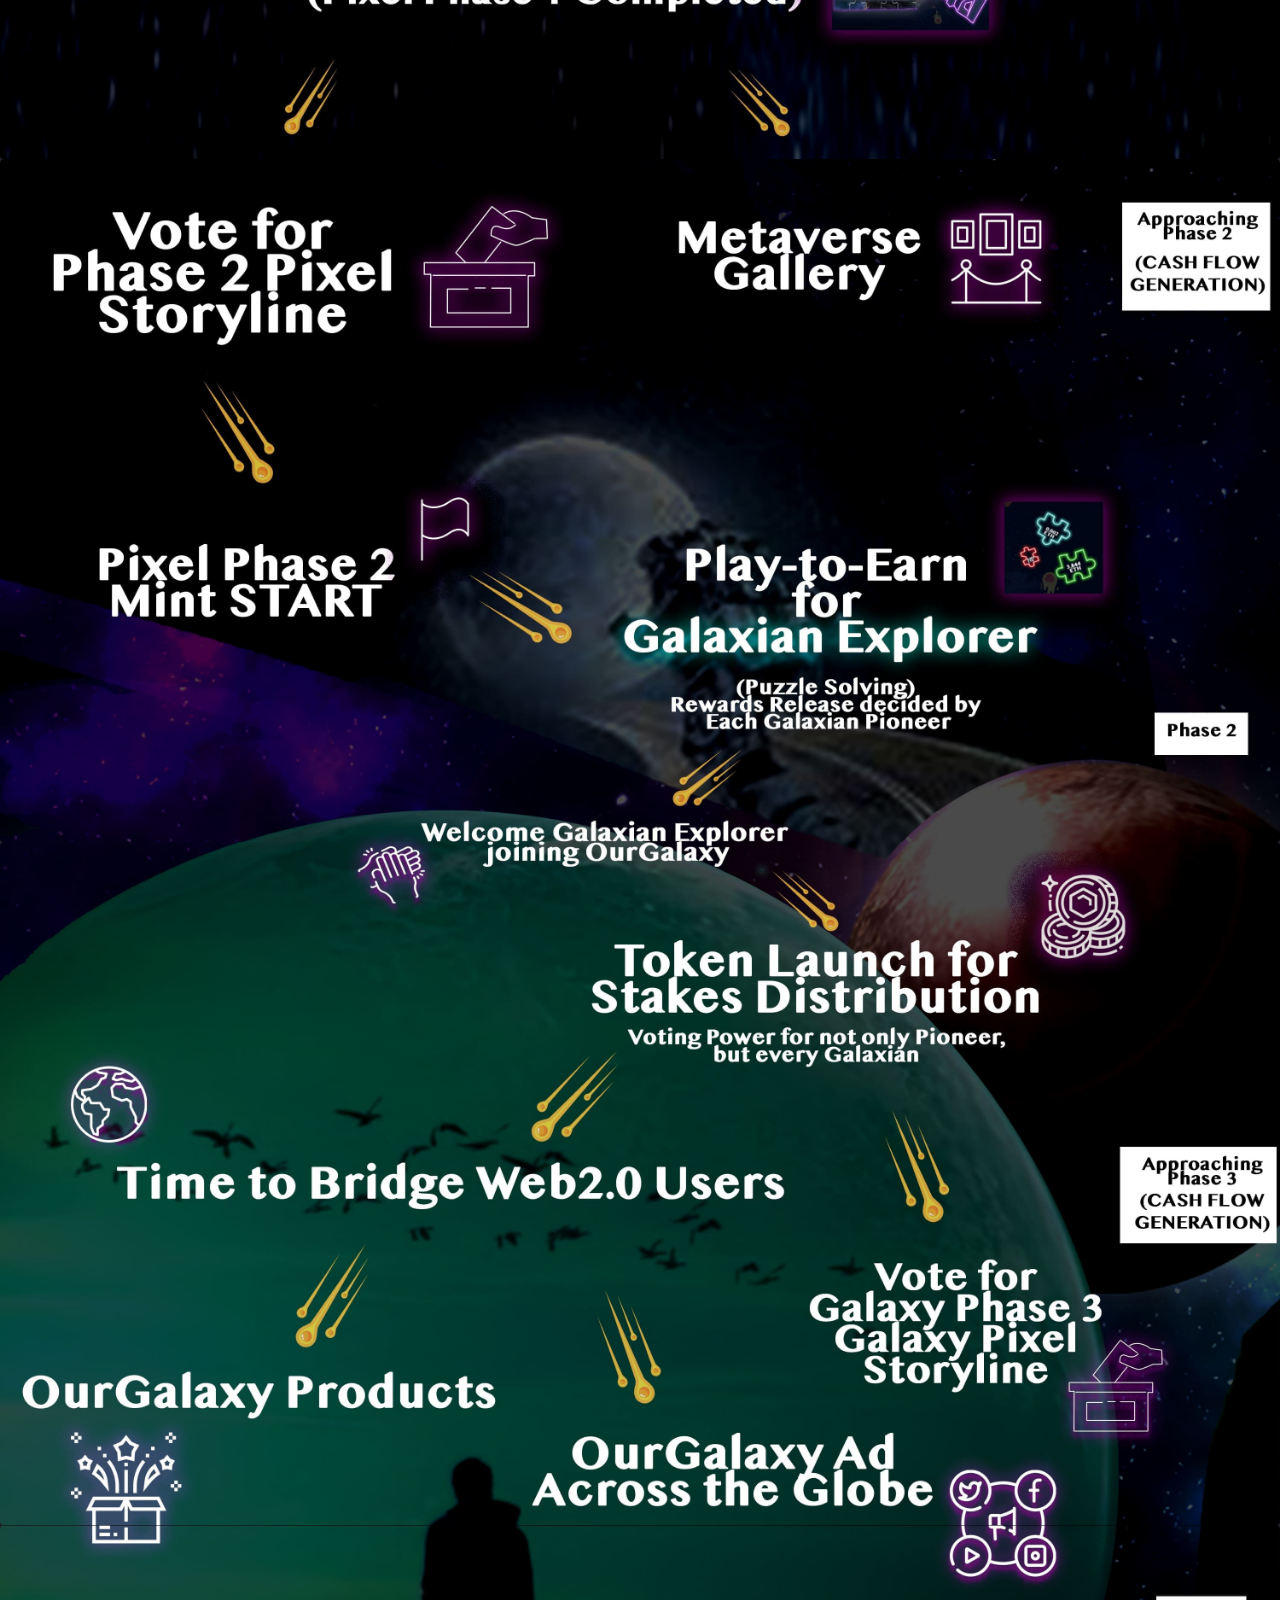
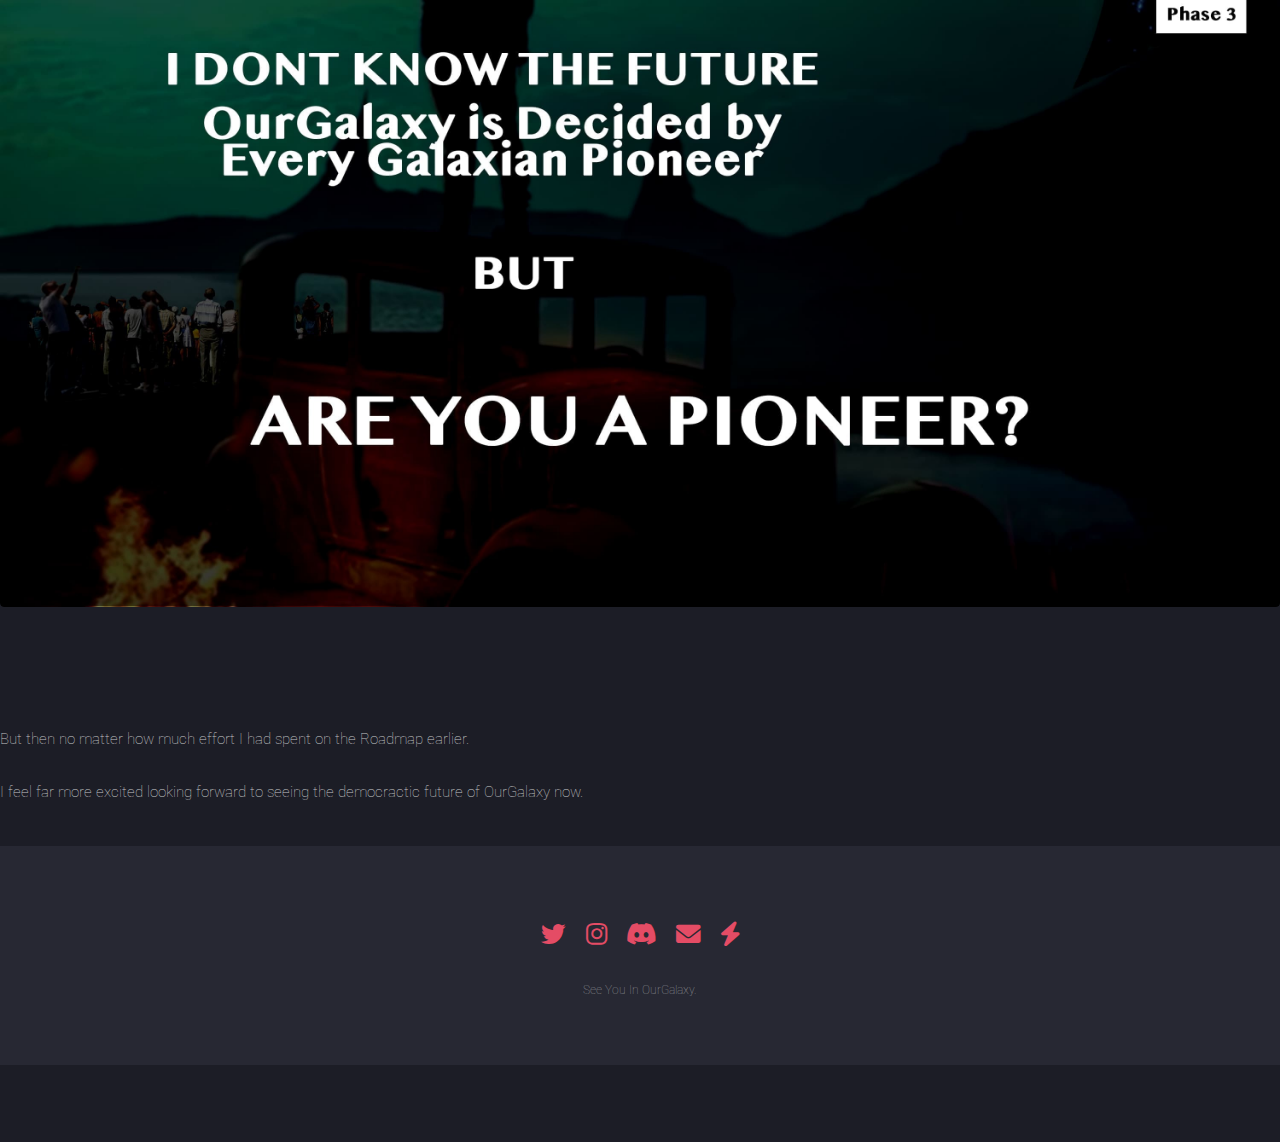
==== commit d845f235: "Updating Webfront UX" ====
--- a/faq.html
+++ b/faq.html
@@ -23,8 +23,8 @@
 							<a href="#">Mint Now</a>
 							<ul>
 								<li><a href="mint.html">Mint Guide</a></li>
-								<li><a href="#">Opensea</a></li>
-								<li><a href="#">LooksRare</a></li>
+								<li><a href="https://opensea.io/collection/ourgalaxypioneer"  target="_blank">Opensea</a></li>
+								<li><a href="https://looksrare.org/collections/0x56a51F5Cb707f1845B3D9a2D996663992fAdC8cb"  target="_blank">LooksRare</a></li>
 							</ul>
 						</li>
 									
@@ -39,7 +39,7 @@
 				<div id="main" class="wrapper style1">
 					<div class="container">
 						<header class="major">
-							<h2>Backstory and Roadmap</h2>
+							<h2>Backstory</h2>
 							<p>Below is my initial thought but it is now all scraped as my friend reminded me it sounds Ponzi LMAO <br /> </p>
 							<p>	So I thought f**k it, why not let the community to decide? <br /> </p>
 							<p>	A roadmap by community? A true Web 3.0 DAO project? Probably.</p>
@@ -53,19 +53,13 @@
 						<div class="inner">
 
 							<section>
-								<h3>Royalties Explained</h3>
+								<h3>Mint-to-Earn</h3>
 								<p>This exploration could not be completed without the born of all Galaxians. That's why minters get <i></i><strong>Instant 25% Cash Royalties From Next Sales</strong></i>, executed by our <em>Low Gas Smart Contract</em> to save gas fees.
 								Imagine you are the 1st Minter who minted the 1st <sup>NFT</sup> with 0.001 $ETH. You will instantly get 0.0005 $ETH (50% Rebated!) when the 2nd <sup>NFT</sup> is minted with 0.002 $ETH.
 								Our Smart Contract only allows 1 mint per transaction. This allows rewards for Galaxian Pioneers with multiple mints get all the Royalties upon each mint.
 								To understand that mechanism in details, visit the code here: <code>uint amount = msg.value * 25 / 100; _mintLoop(msg.sender, _mintAmount); payable(previousOwnerAddress).transfer(amount);previousOwnerAddress = msg.sender;</code>, deployed in Ethereum as ERC721.</p>
 								<p><section class="image fit"><div class="image"><img src="images/royalties.png" alt="" /></div></p></section>
 								<hr />
-									<h3>"Price Inflation" Strategy</h3>
-									<p>The Mint Price would be <strong>increased 0.001 $ETH per mint</strong>.</p>
-									
-									<p>The Total Sales Revenue = 0.001 + 0.002 + 0.003 + ... + 3.844 $ETH (Last NFT) = 7,390 $ETH. This Strategy allows the 50% Royalties to sustain. This would also fund cash flow to OurGalaxy.DAO Treasury for future development. The first usage of the fund would be the Mint-to-Earn explained below.</p>
-									<p><section class="image fit"><div class="image"><img src="images/price.png" alt="" /></div></p></section>
-									<hr />
 								<h3>Last Minter Reward</h3>
 									<p>What is the <i>incentive</i> for the <strong>last Galaxian Pioneer</strong>?</p> An ~2x immediate ROI💥 of 7.4 $ETH would be given to the Last Minter.
 									<p>Without the Last Galaxian Pioneer, OurGalaxy Phase 1 would not be seen by anyone. The Treasury would contribute 0.1% of the Total Sales Revenue to the Last Minter.</p>
@@ -73,17 +67,16 @@
 									<p><section class="image fit"><div class="image"><img src="images/last.png" alt="" /></div></p></section>
 									<hr />
 								<header>
-									<h2>OurGalaxyDAO</h2>
-									<p>Why are we "Revolutionizing" NFT minting?</p>
+									<h2>"Revolutionizing" NFT minting?</h2>
 								</header>
 								<p>We Believe Minting Means We Are Kick Starting A Civilization. A Civilization means we are together painting a vision. </p>
 								<p>OurGalaxy Phase 1 is a Galaxy Puzzle formed by 79,363,224 Pixels, symbolizing 1% pioneer of our World's Population. These Pixels are grouped into 62x62 = 3,844 puzzles, held by each Galaxian Pioneer's hand. Before anyone mint the last puzzle, no one sees OurGalaxy Phase 1.</p>
-								<h2>Mint-to-Earn</h2>
-								<p>Mint-to-Earn is a mechanish to pay rewards with voting in <a href="https://snapshot.org/#/ourgalaxy.eth/about" target="_blank">Snapshot</a> to Galaxian NFT with special traits. Each Galaxian NFT = 1 vote in Snapshot. Join <a href="https://discord.gg/QsHEJ9bPrt" target="_blank">OurGalaxy Discord</a> to learn more.
-								<p>When Phase 1 is complete, we would explore a Metaverse for anyone to exhibit OurGALAXY Phase 1. (I bet everyone would be AMAZED by the Puzzle end product!!) Decisions are made by votings in DAO.</p>
+								<h2>Blockchain Democracy</h2>
+								<p>1 NFT = 1 vote in <a href="https://snapshot.org/#/ourgalaxy.eth/about" target="_blank">Snapshot</a>. Each Galaxian has the right to manage the Treasury and the future development of OurGalaxyDAO. Join <a href="https://discord.gg/QsHEJ9bPrt" target="_blank">OurGalaxy Discord</a> to learn more.
+								<p>When Phase 1 is complete, we would explore a Metaverse to exhibit OurGALAXY Phase 1. Decisions are made by votings in DAO.</p>
 								</section>
 								<hr />
-								<h2>Phase 2 Play-to-Earn Pixel (Puzzle)</h2>
+								<h2>Phase 2 Play-to-Earn (Puzzle)</h2>
 								<p>After the vote of OurGalaxy Phase 2 Storyline, the Puzzle for Phase 2 start to be minted by the community. The initial idea is to only give the y-coordinate for each puzzle, randomly minted. Our community has to solve each row for the puzzle as Play-to-Earn explained below.</p>
 								<p>Once the Pixels are minted, they will be available in Opensea.io for anyone to PLAY.</p>Whoever finishes solving 1 row gains Rewards from 1% of OurGalaxy.DAO Treasury. The Rewards would be dynamic but estimated to be >5.5 $ETH in our <a href="https://docs.google.com/spreadsheets/d/155JXI-csYr96IThR77pRhFHlfrrN4glrpvBF_ugq-4E/edit?usp=sharing" target="_blank">Tokenomics Calculations</a>.</p>
 								<p><section class="image fit"><div class="image"><img src="images/solve.png" alt="" /></div></p></section>
@@ -97,7 +90,7 @@
 								<blockquote>Game theory is a theoretical framework for conceiving social situations among competing players. In some respects, game theory is the science of strategy, or at least the optimal decision-making of independent and competing actors in a strategic setting. - Investopedia</blockquote>
 								<hr />
 								<h2>Founder's Rewards</h2>
-								<p>The Founder <i>COULD NOT</i> purchase any GALAXIAN with the Treasury Funds. I chose to be funded back from the 20% Initial Sales Smart Contract to cover all the costs, e.g. Gas Fees, ENS Domain, Arweave Storage... This could further prevent the centralization of votes in my hand as well.</p>
+								<p>The Founder <i>COULD NOT</i> purchase any NFT votes with the Treasury Funds. I chose to be funded back from the 20% Initial Sales Smart Contract to cover all the costs, e.g. Gas Fees, ENS Domain, Arweave Storage... This could further prevent the centralization of votes in my hand as well.</p>
 								<p>You could follow along my story since Day 1 of my unemployment to establishment of OurGalaxy from <a href="https://twitter.com/MintOurGalaxy/status/1493161934002085890?s=20&t=gShoYcKa9ZlqLqzW7qm3LQ" target="_blank"> Twitter</a> / <a href="https://www.instagram.com/p/CZ9A9KMPwXt/?utm_medium=share_sheet" target="_blank">Instagram</a> .</p>
 					
 					<p><section class="image fit"><div class="image"><img src="images/bg1.jpg" alt="" />
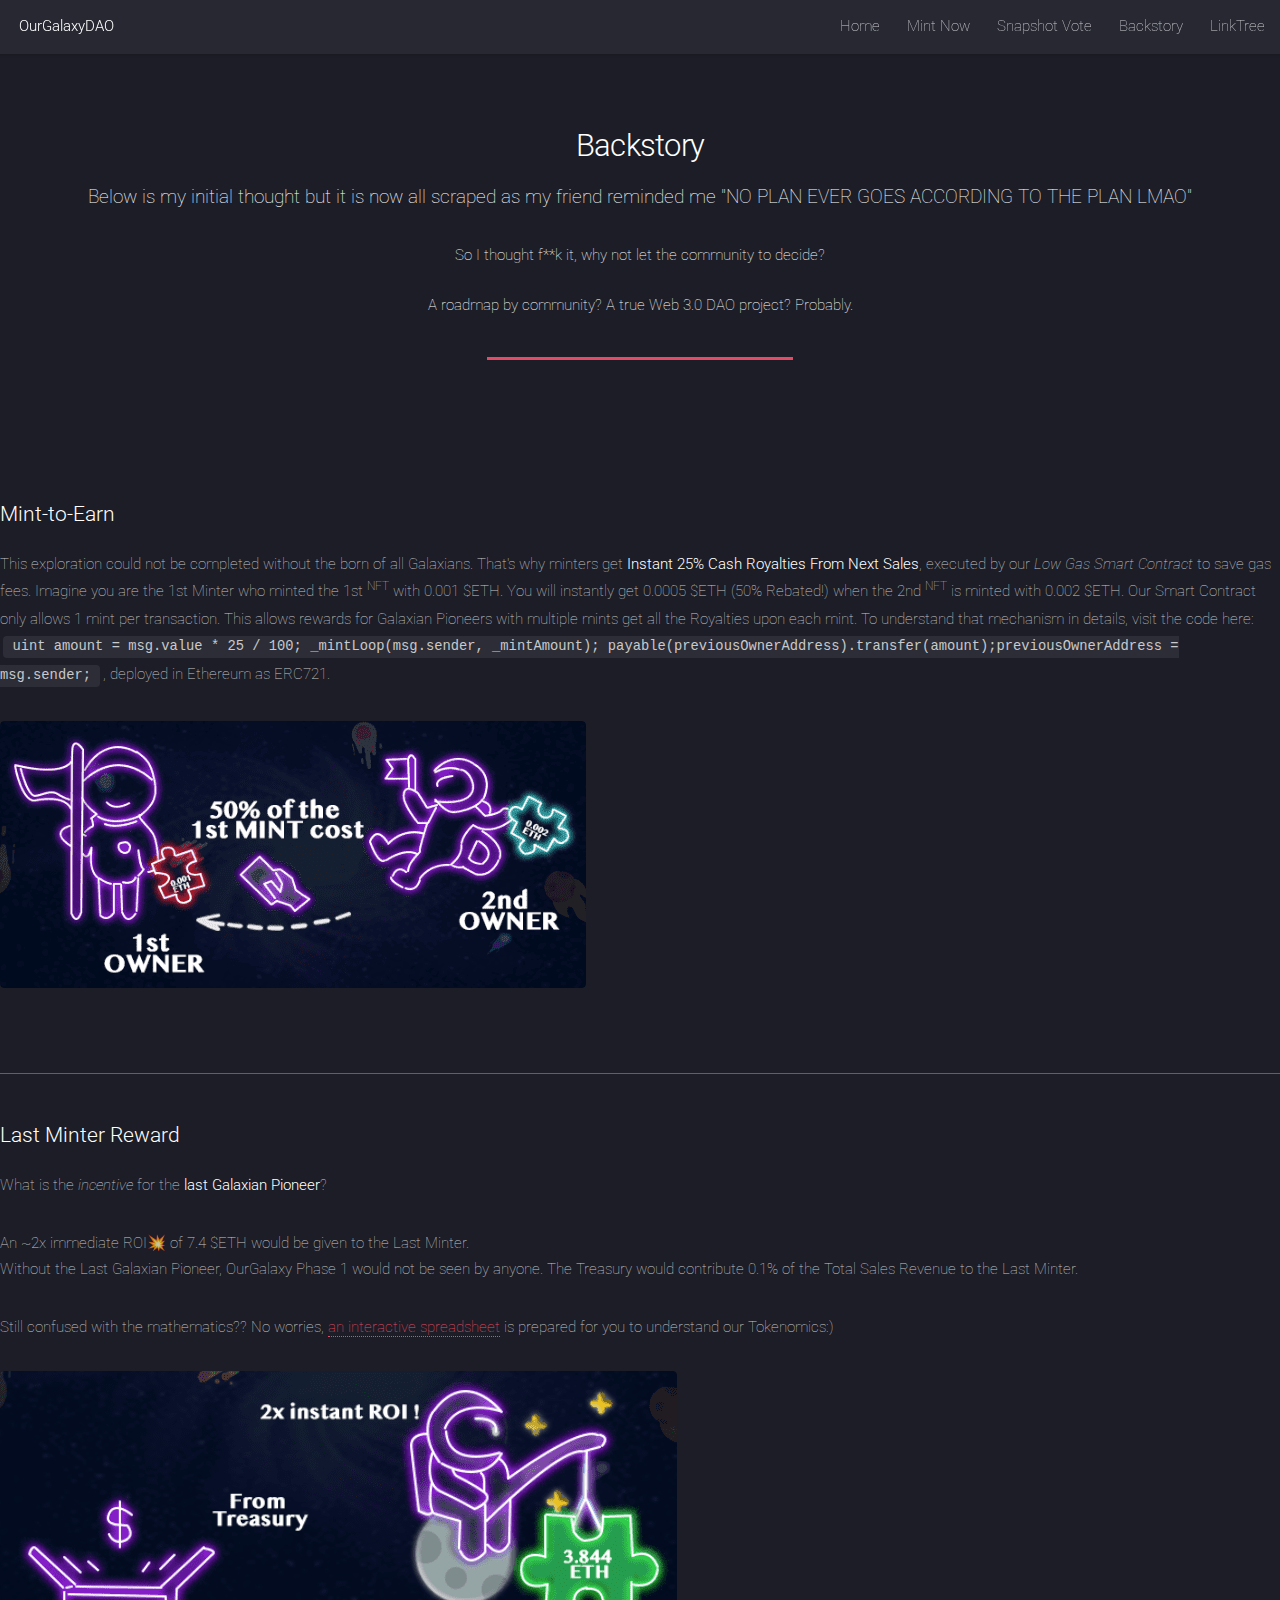
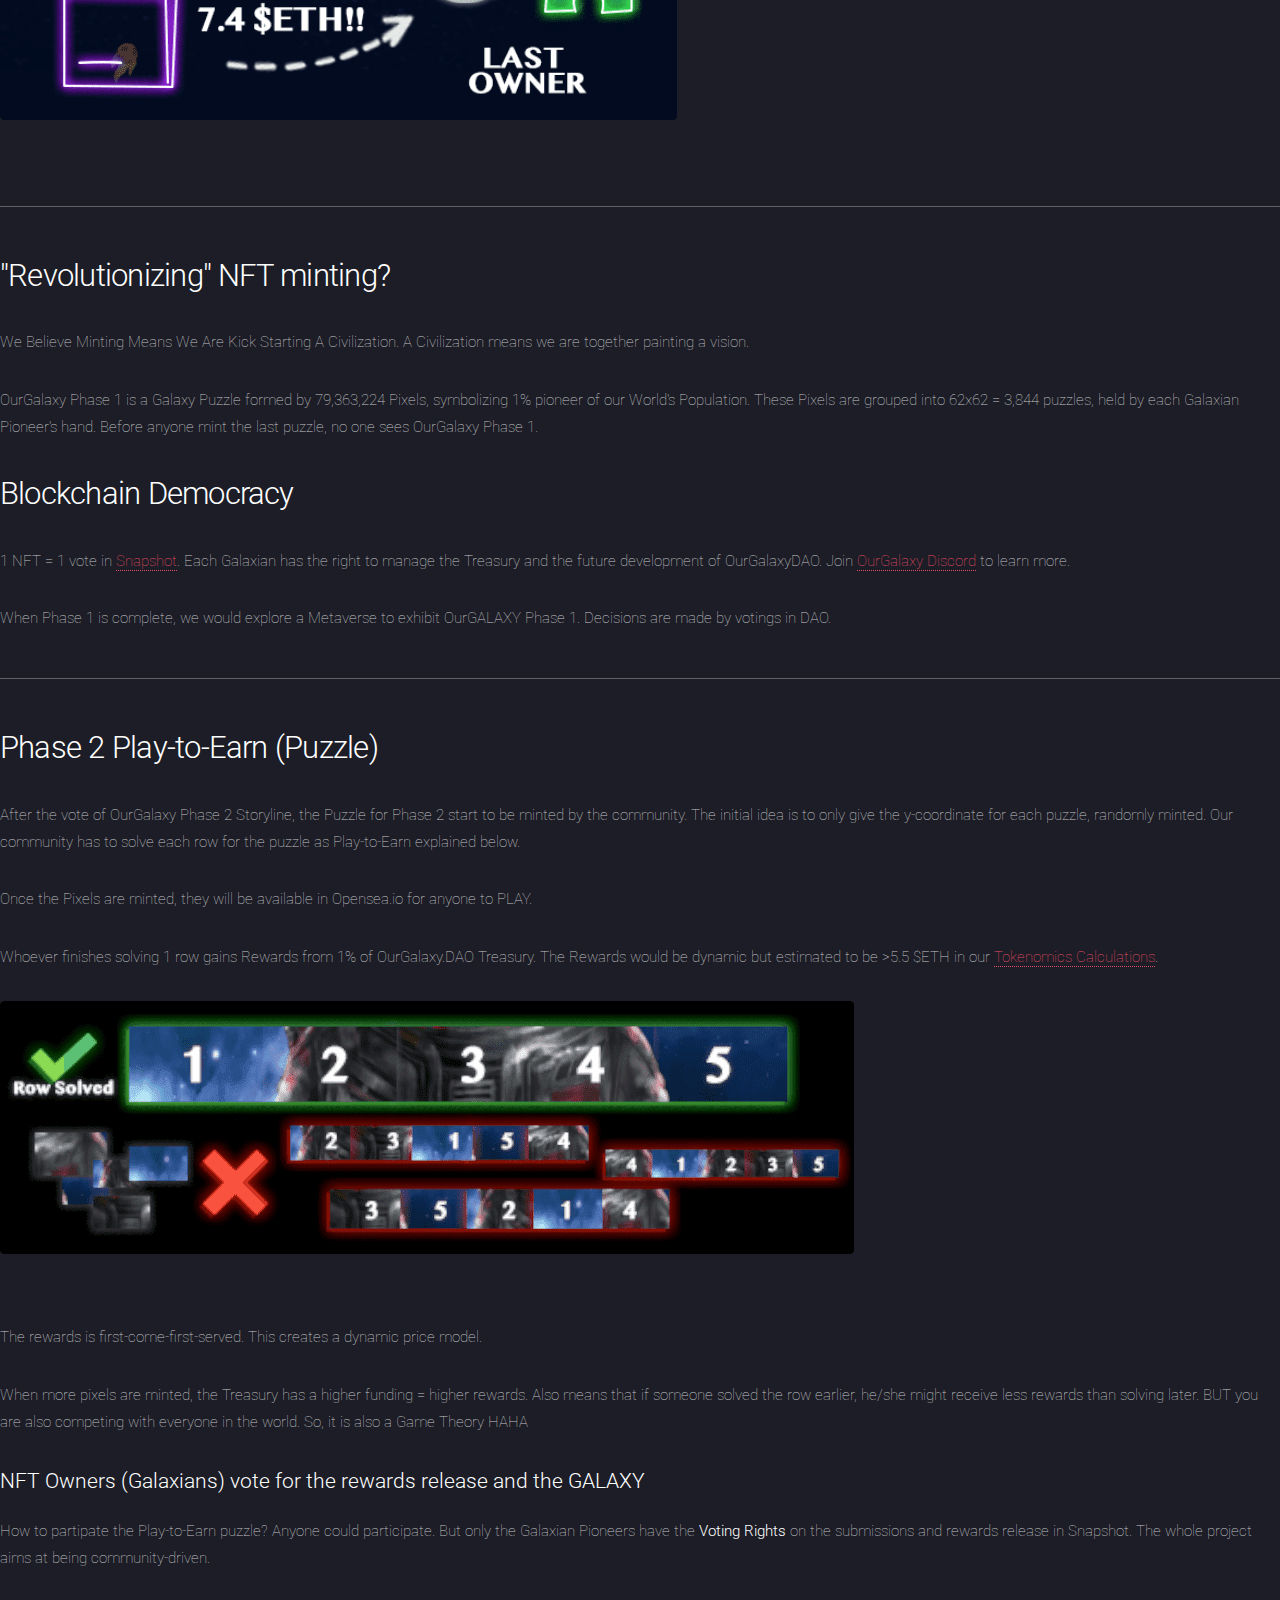
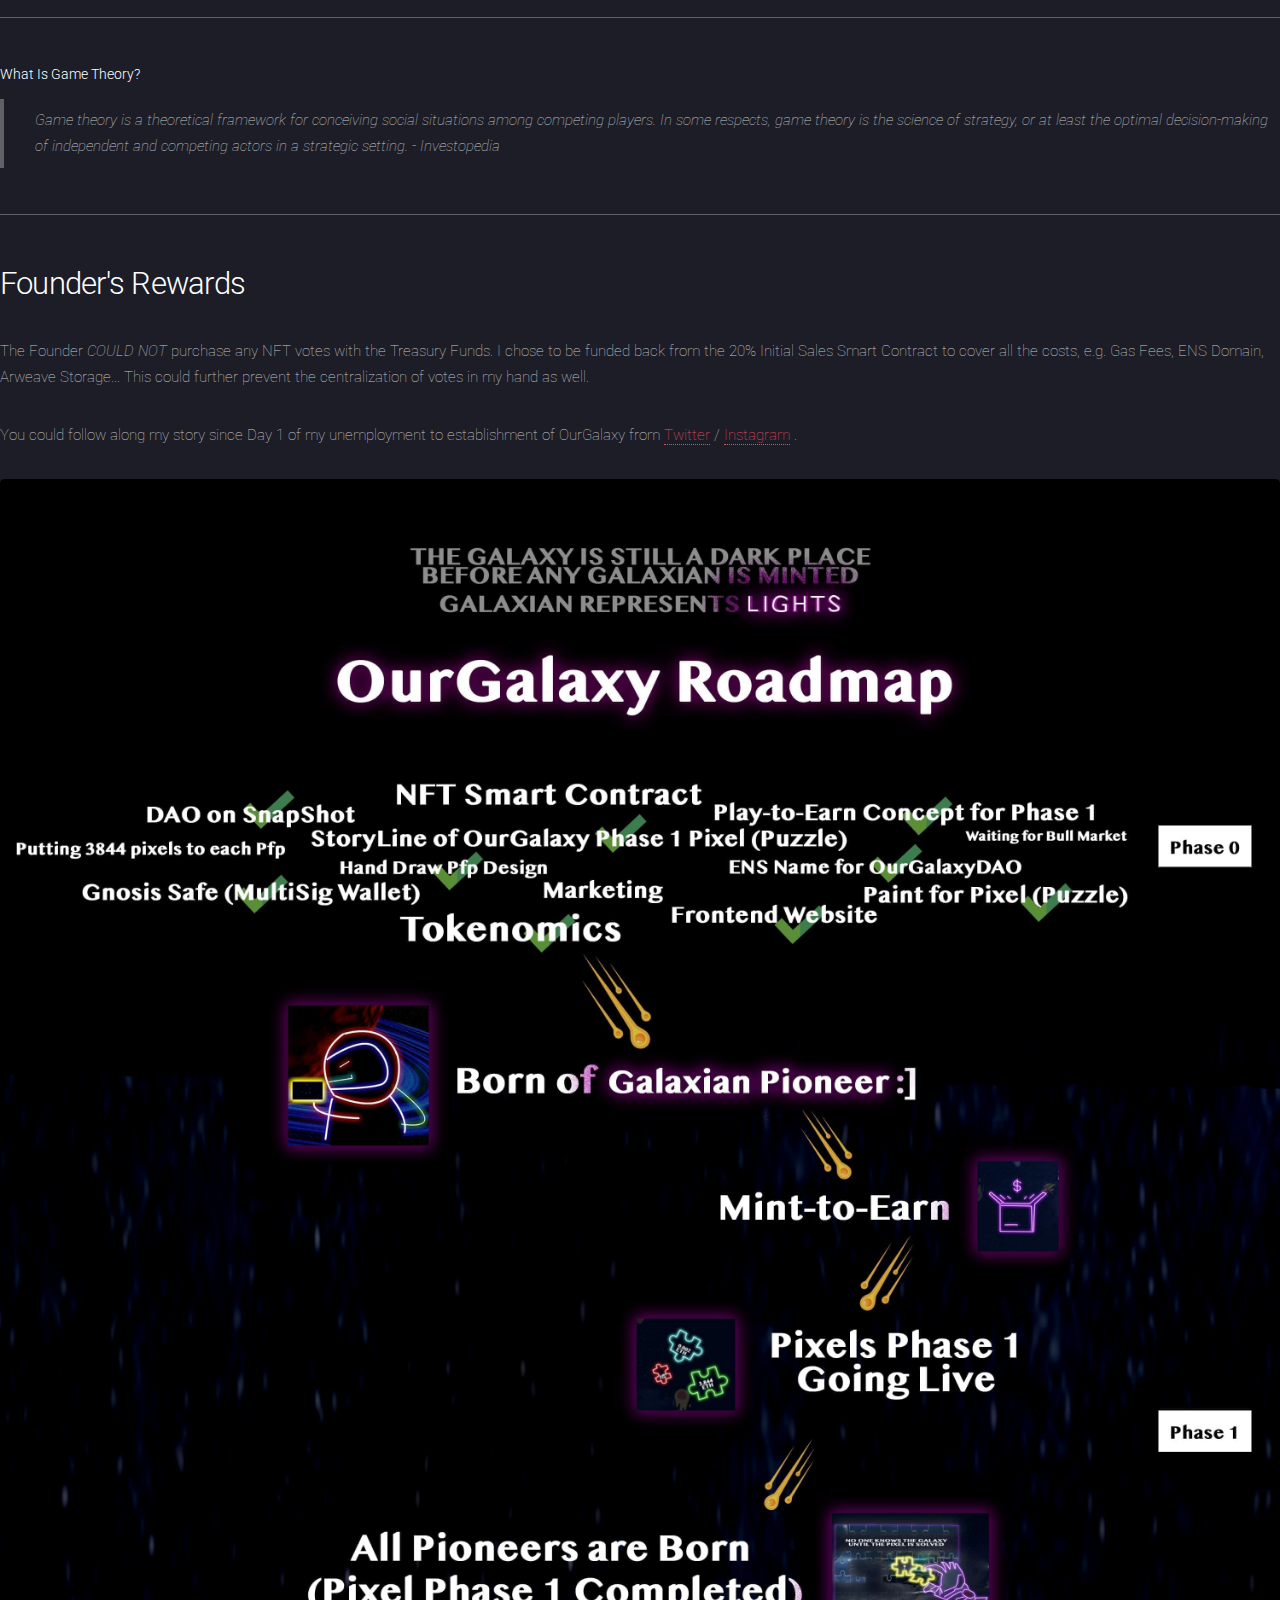
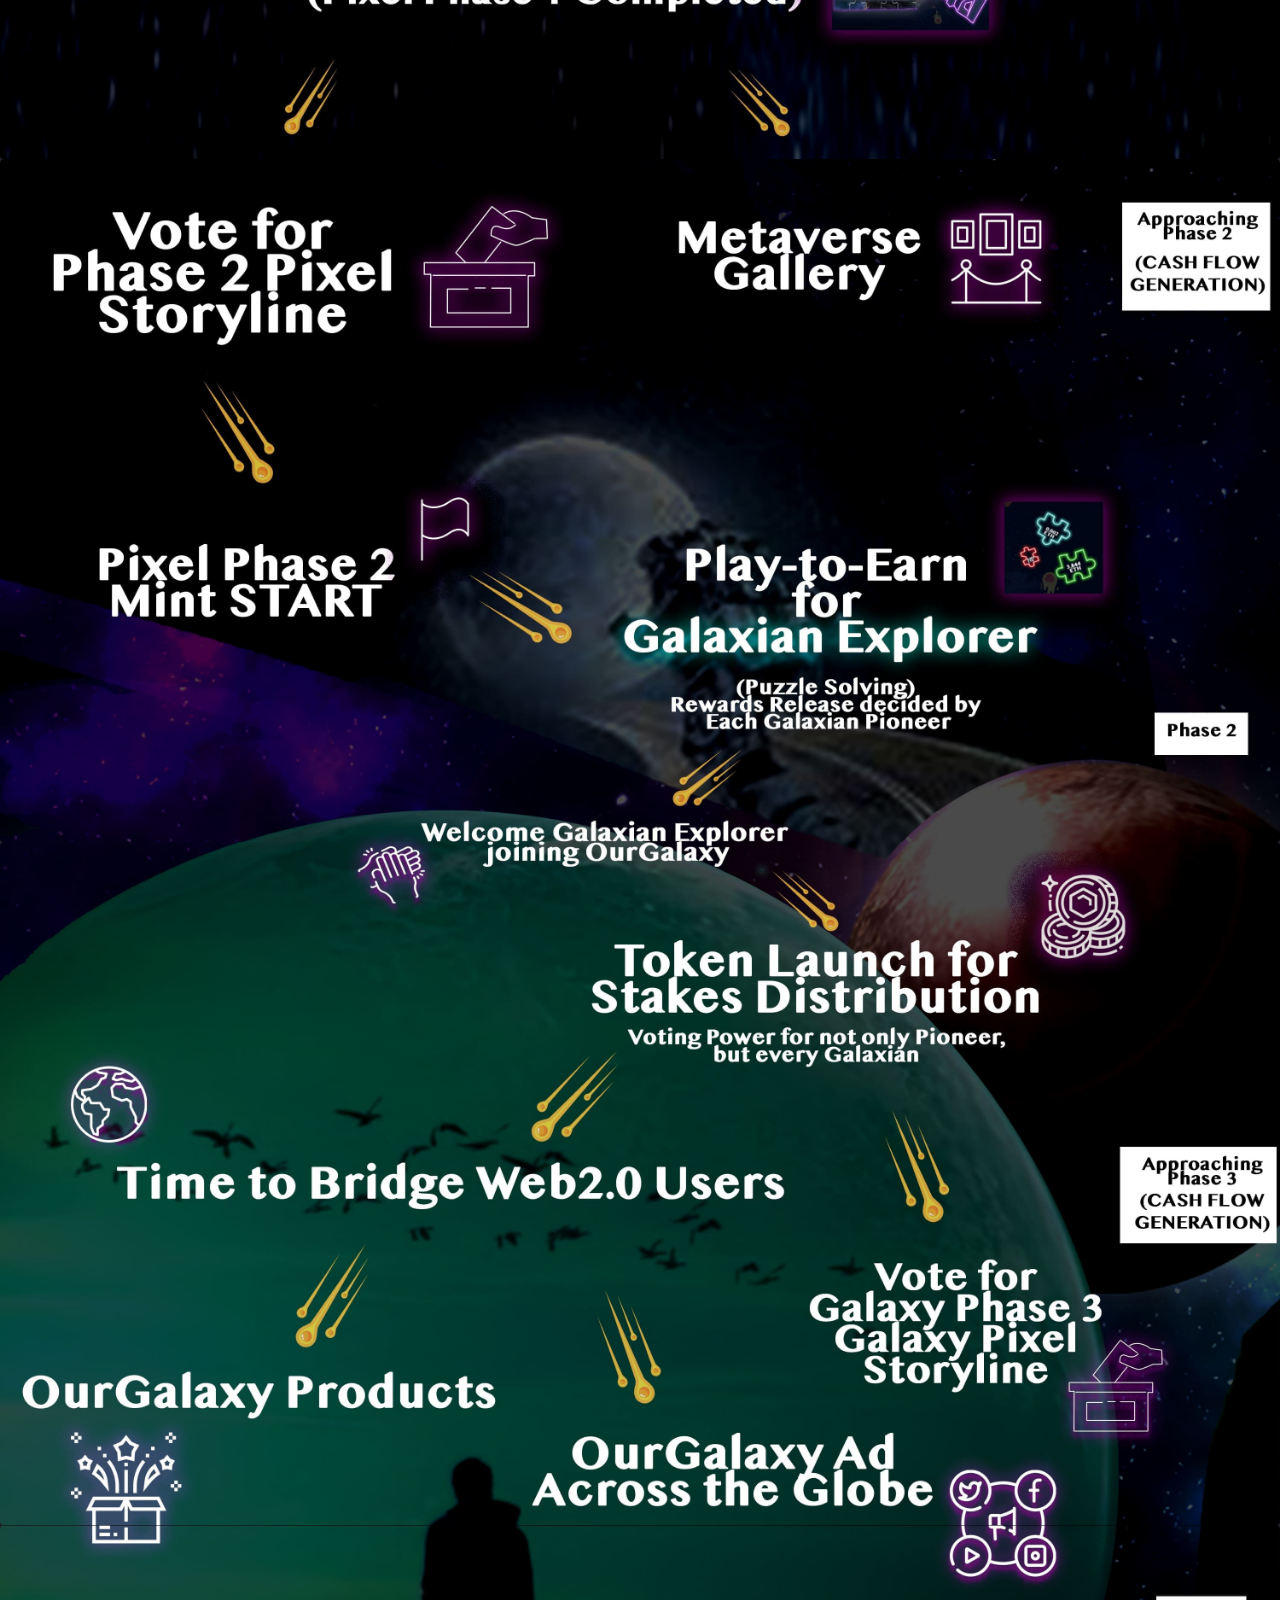
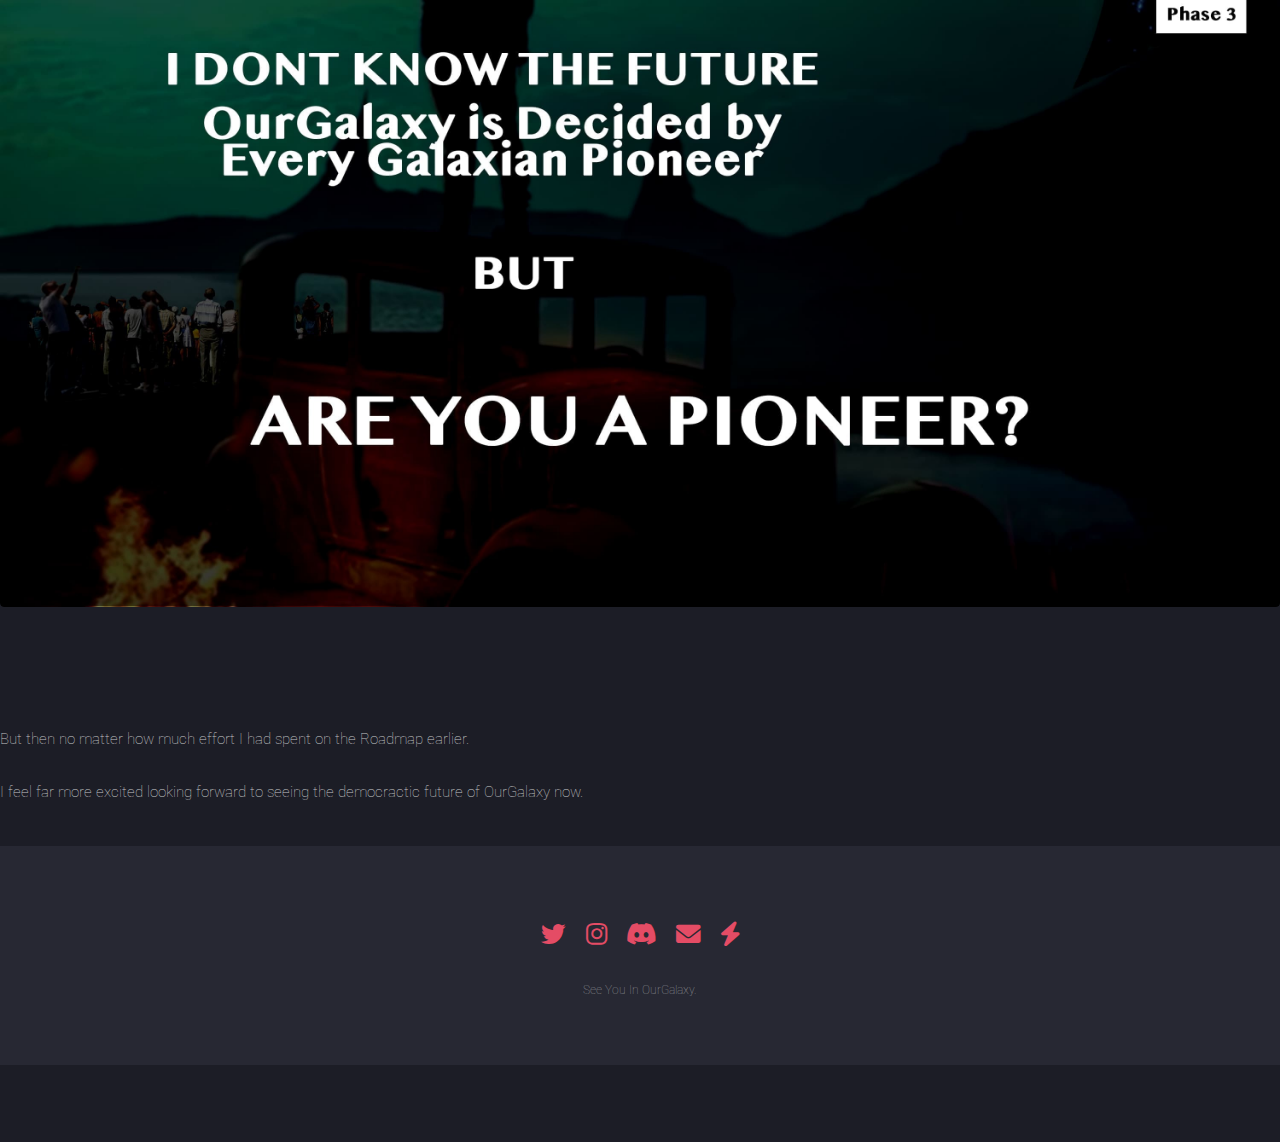
==== commit d5721193: ""NO PLAN EVER GOES ACCORDING TO THE PLAN LMAO"" ====
--- a/faq.html
+++ b/faq.html
@@ -40,7 +40,7 @@
 					<div class="container">
 						<header class="major">
 							<h2>Backstory</h2>
-							<p>Below is my initial thought but it is now all scraped as my friend reminded me it sounds Ponzi LMAO <br /> </p>
+							<p>Below is my initial thought but it is now all scraped as my friend reminded me "NO PLAN EVER GOES ACCORDING TO THE PLAN LMAO" <br /> </p>
 							<p>	So I thought f**k it, why not let the community to decide? <br /> </p>
 							<p>	A roadmap by community? A true Web 3.0 DAO project? Probably.</p>
 						</header>
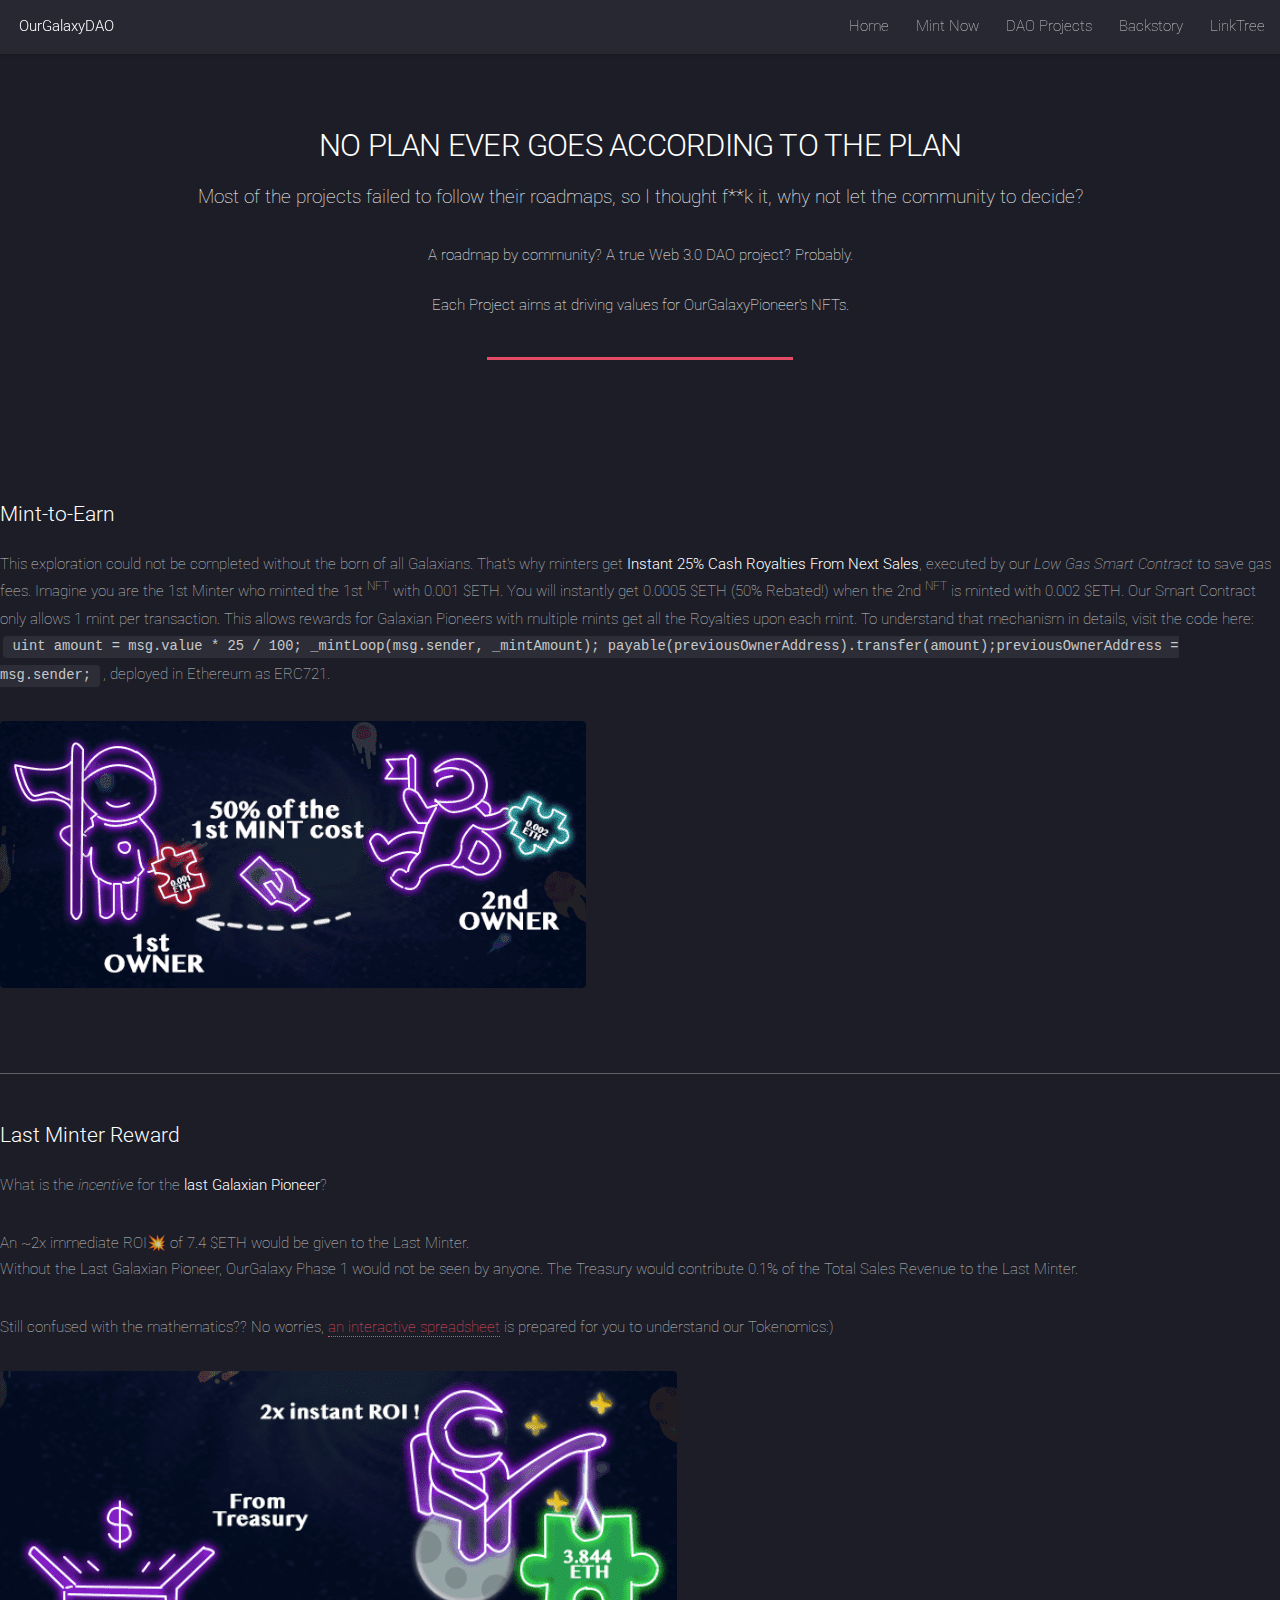
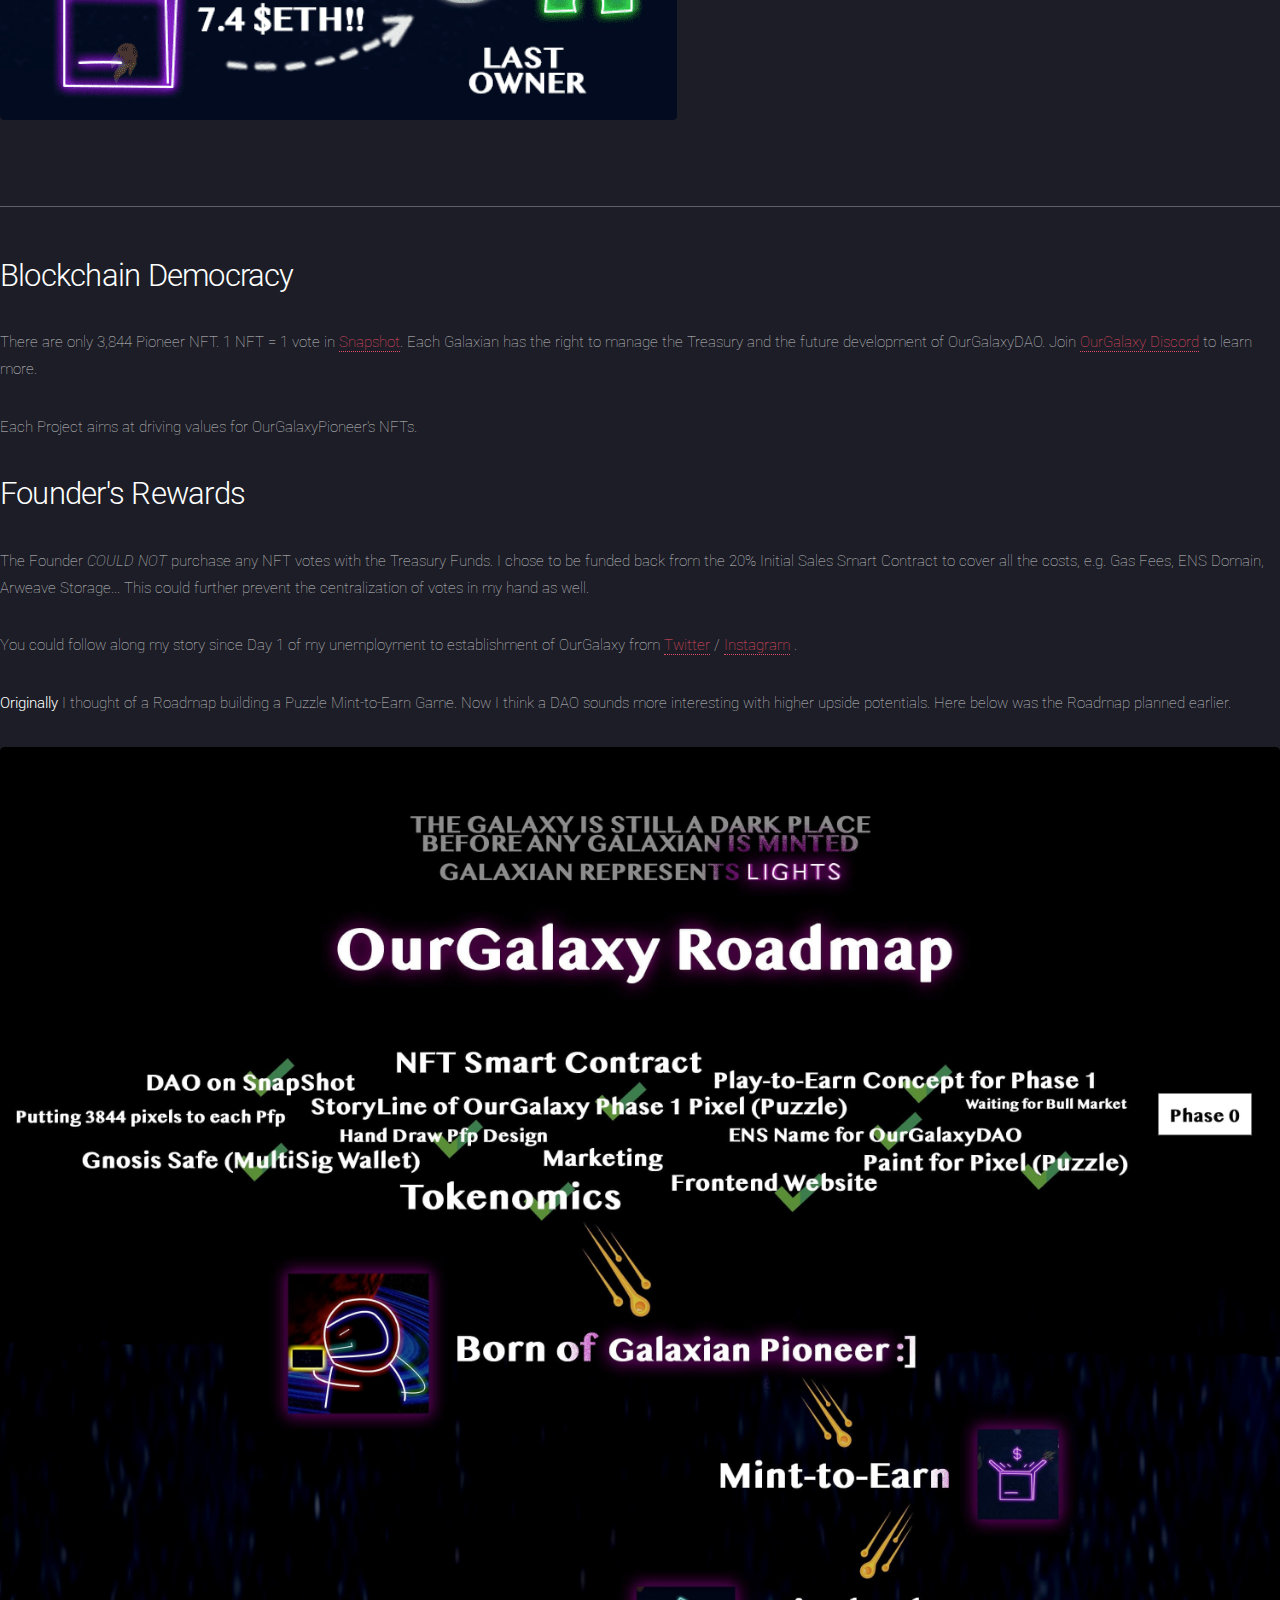
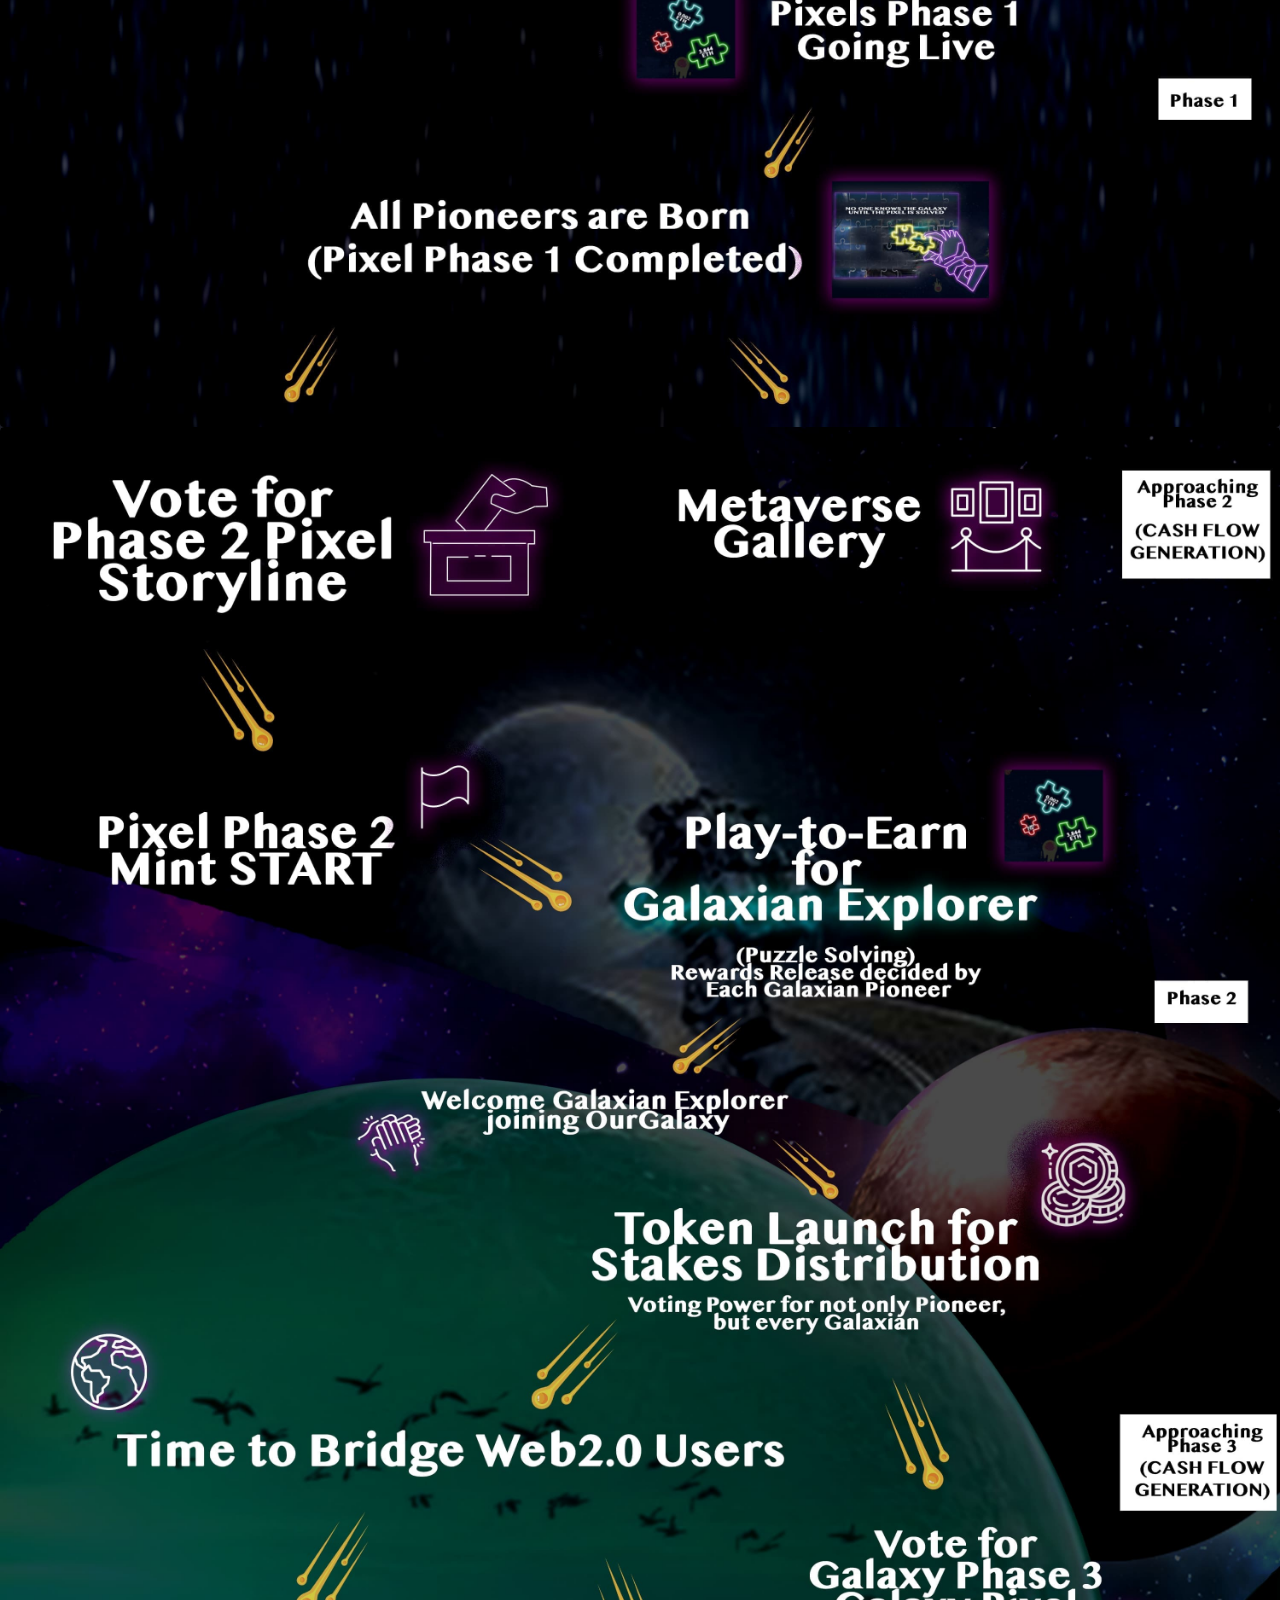
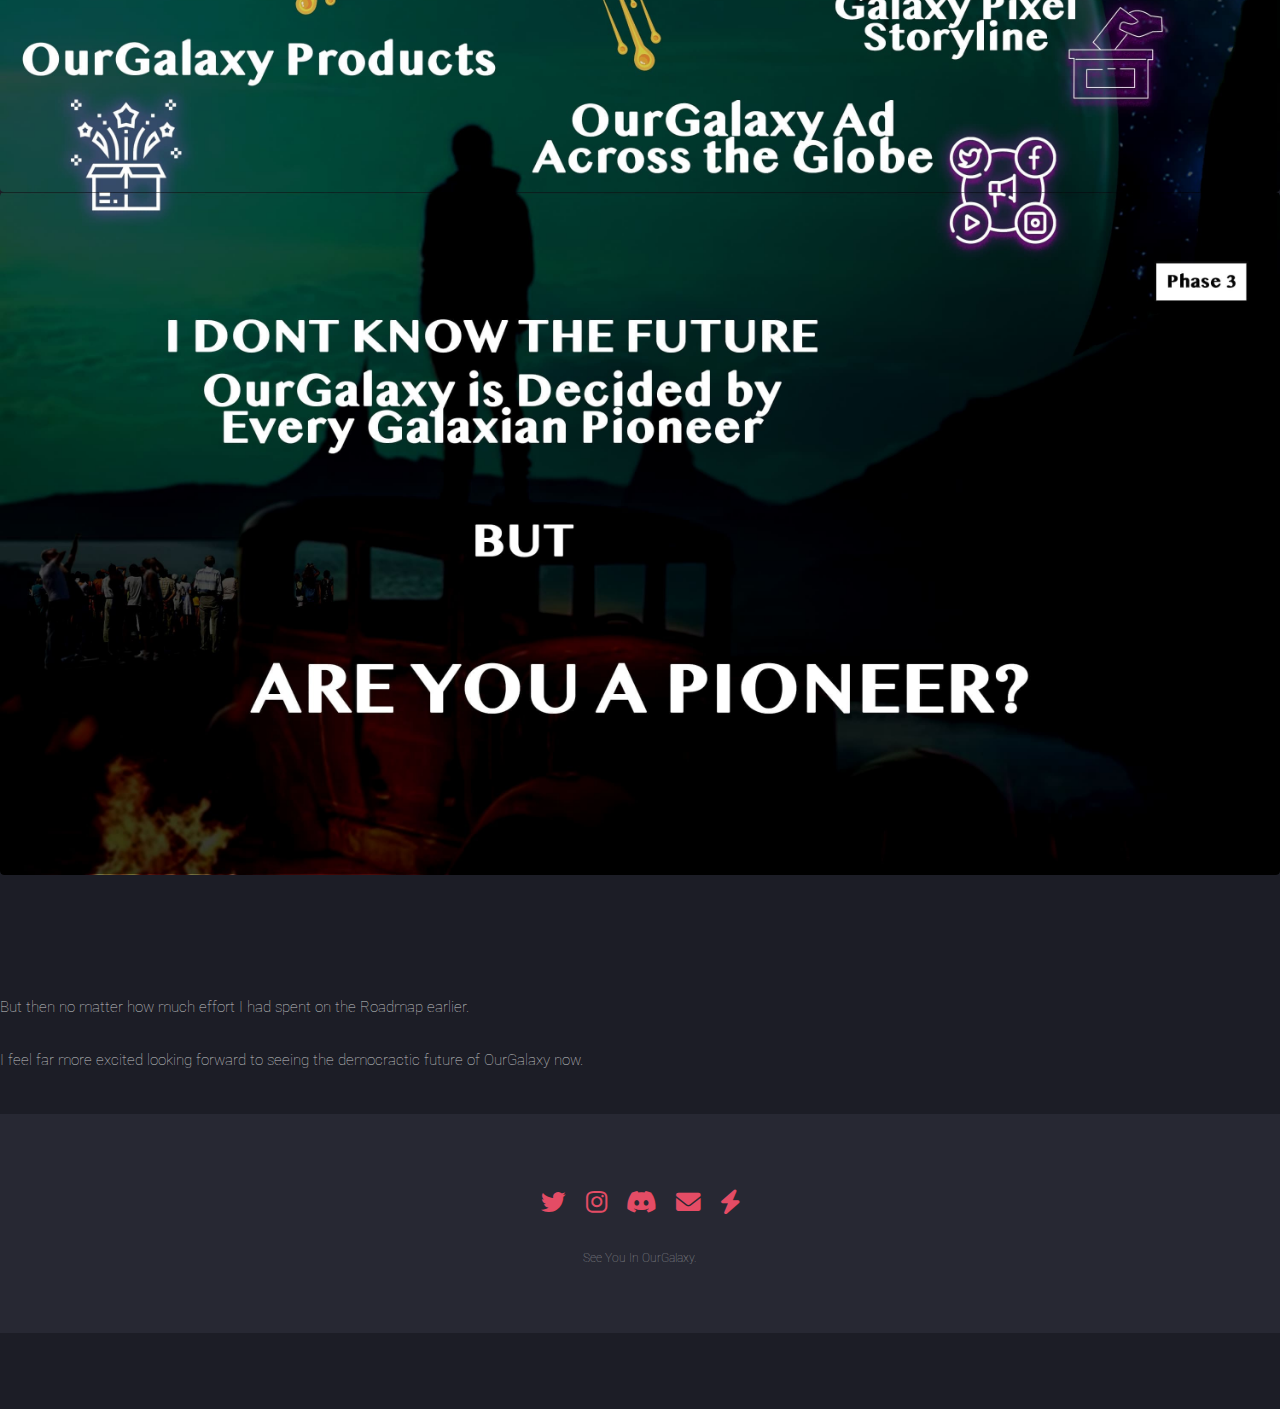
==== commit 84b3c900: "DAO Projects Page Added" ====
--- a/faq.html
+++ b/faq.html
@@ -27,8 +27,13 @@
 								<li><a href="https://looksrare.org/collections/0x56a51F5Cb707f1845B3D9a2D996663992fAdC8cb"  target="_blank">LooksRare</a></li>
 							</ul>
 						</li>
-									
-						<li><a href="https://snapshot.org/#/ourgalaxy.eth/about" target="_blank">Snapshot Vote</a></li>
+						<li>
+							<a href="#">DAO Projects</a>
+							<ul>
+								<li><a href="projects.html">Overview</a></li>
+								<li><a href="https://snapshot.org/#/ourgalaxy.eth/about" target="_blank">Snapshot Vote</a></li>
+							</ul>
+						</li>
 						<li><a href="faq.html">Backstory</a></li>
 						<li><a href="https://linktr.ee/mintourgalaxy" target="_blank">LinkTree</a></li>
 					</ul>
@@ -39,10 +44,10 @@
 				<div id="main" class="wrapper style1">
 					<div class="container">
 						<header class="major">
-							<h2>Backstory</h2>
-							<p>Below is my initial thought but it is now all scraped as my friend reminded me "NO PLAN EVER GOES ACCORDING TO THE PLAN LMAO" <br /> </p>
-							<p>	So I thought f**k it, why not let the community to decide? <br /> </p>
+							<h2>NO PLAN EVER GOES ACCORDING TO THE PLAN</h2>
+							<p>	Most of the projects failed to follow their roadmaps, so I thought f**k it, why not let the community to decide? <br /></p>
 							<p>	A roadmap by community? A true Web 3.0 DAO project? Probably.</p>
+							<p> Each Project aims at driving values for OurGalaxyPioneer's NFTs. </p>
 						</header>
 					</div>
 
@@ -66,33 +71,14 @@
 									<p>Still confused with the mathematics?? No worries, <a href="https://docs.google.com/spreadsheets/d/155JXI-csYr96IThR77pRhFHlfrrN4glrpvBF_ugq-4E/edit?usp=sharing" target="_blank">an interactive spreadsheet</a> is prepared for you to understand our Tokenomics:)</p>
 									<p><section class="image fit"><div class="image"><img src="images/last.png" alt="" /></div></p></section>
 									<hr />
-								<header>
-									<h2>"Revolutionizing" NFT minting?</h2>
-								</header>
-								<p>We Believe Minting Means We Are Kick Starting A Civilization. A Civilization means we are together painting a vision. </p>
-								<p>OurGalaxy Phase 1 is a Galaxy Puzzle formed by 79,363,224 Pixels, symbolizing 1% pioneer of our World's Population. These Pixels are grouped into 62x62 = 3,844 puzzles, held by each Galaxian Pioneer's hand. Before anyone mint the last puzzle, no one sees OurGalaxy Phase 1.</p>
 								<h2>Blockchain Democracy</h2>
-								<p>1 NFT = 1 vote in <a href="https://snapshot.org/#/ourgalaxy.eth/about" target="_blank">Snapshot</a>. Each Galaxian has the right to manage the Treasury and the future development of OurGalaxyDAO. Join <a href="https://discord.gg/QsHEJ9bPrt" target="_blank">OurGalaxy Discord</a> to learn more.
-								<p>When Phase 1 is complete, we would explore a Metaverse to exhibit OurGALAXY Phase 1. Decisions are made by votings in DAO.</p>
+								<p>There are only 3,844 Pioneer NFT. 1 NFT = 1 vote in <a href="https://snapshot.org/#/ourgalaxy.eth/about" target="_blank">Snapshot</a>. Each Galaxian has the right to manage the Treasury and the future development of OurGalaxyDAO. Join <a href="https://discord.gg/QsHEJ9bPrt" target="_blank">OurGalaxy Discord</a> to learn more.
+								<p>Each Project aims at driving values for OurGalaxyPioneer's NFTs.</p>
 								</section>
-								<hr />
-								<h2>Phase 2 Play-to-Earn (Puzzle)</h2>
-								<p>After the vote of OurGalaxy Phase 2 Storyline, the Puzzle for Phase 2 start to be minted by the community. The initial idea is to only give the y-coordinate for each puzzle, randomly minted. Our community has to solve each row for the puzzle as Play-to-Earn explained below.</p>
-								<p>Once the Pixels are minted, they will be available in Opensea.io for anyone to PLAY.</p>Whoever finishes solving 1 row gains Rewards from 1% of OurGalaxy.DAO Treasury. The Rewards would be dynamic but estimated to be >5.5 $ETH in our <a href="https://docs.google.com/spreadsheets/d/155JXI-csYr96IThR77pRhFHlfrrN4glrpvBF_ugq-4E/edit?usp=sharing" target="_blank">Tokenomics Calculations</a>.</p>
-								<p><section class="image fit"><div class="image"><img src="images/solve.png" alt="" /></div></p></section>
-								<p>The rewards is first-come-first-served. This creates a dynamic price model.</p>
-								<p>When more pixels are minted, the Treasury has a higher funding = higher rewards. Also means that if someone solved the row earlier, he/she might receive less rewards than solving later. BUT you are also competing with everyone in the world. So, it is also a Game Theory HAHA</p>
-								<h3>NFT Owners (Galaxians) vote for the rewards release and the GALAXY</h3>
-								<p>How to partipate the Play-to-Earn puzzle? Anyone could participate. But only the Galaxian Pioneers have the <b>Voting Rights</b> on the submissions and rewards release in Snapshot. The whole project aims at being community-driven.</p>
-								
-								<hr />
-								<h5>What Is Game Theory?</h5>
-								<blockquote>Game theory is a theoretical framework for conceiving social situations among competing players. In some respects, game theory is the science of strategy, or at least the optimal decision-making of independent and competing actors in a strategic setting. - Investopedia</blockquote>
-								<hr />
 								<h2>Founder's Rewards</h2>
 								<p>The Founder <i>COULD NOT</i> purchase any NFT votes with the Treasury Funds. I chose to be funded back from the 20% Initial Sales Smart Contract to cover all the costs, e.g. Gas Fees, ENS Domain, Arweave Storage... This could further prevent the centralization of votes in my hand as well.</p>
 								<p>You could follow along my story since Day 1 of my unemployment to establishment of OurGalaxy from <a href="https://twitter.com/MintOurGalaxy/status/1493161934002085890?s=20&t=gShoYcKa9ZlqLqzW7qm3LQ" target="_blank"> Twitter</a> / <a href="https://www.instagram.com/p/CZ9A9KMPwXt/?utm_medium=share_sheet" target="_blank">Instagram</a> .</p>
-					
+								<p><strong>Originally</strong> I thought of a Roadmap building a Puzzle Mint-to-Earn Game. Now I think a DAO sounds more interesting with higher upside potentials. Here below was the Roadmap planned earlier.</p>
 					<p><section class="image fit"><div class="image"><img src="images/bg1.jpg" alt="" />
 						<section class="image fit"><div class="image"><img src="images/bg2.jpg" alt="" />
 						<section class="image fit"><div class="image"><img src="images/bg3.jpg" alt="" />
